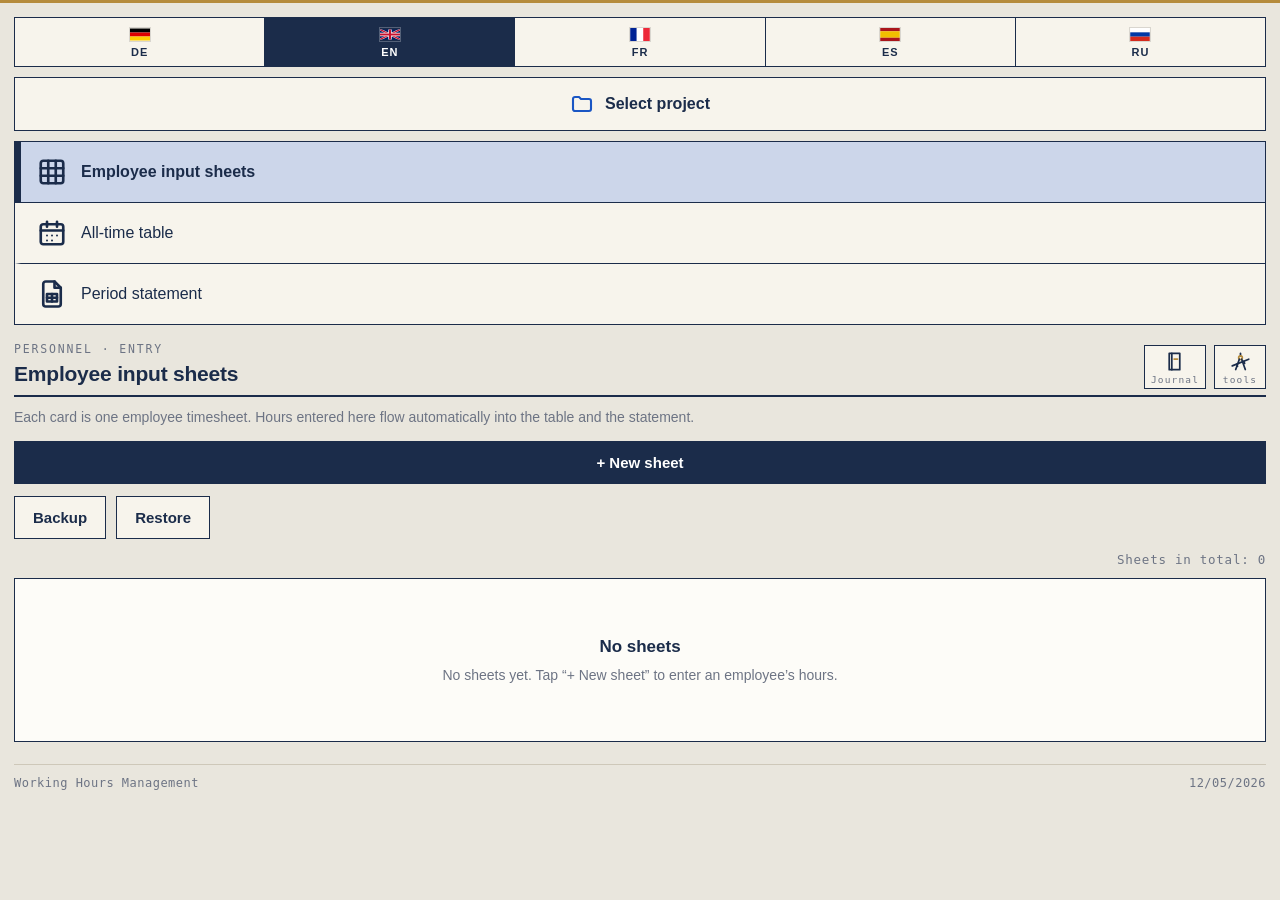
==== arbeitszeit/index.html @ d6703c23 "Add Arbeitszeit PWA under /arbeitszeit/" ====
<!DOCTYPE html>
<html lang="en">
<head>
<meta charset="UTF-8">
<meta name="viewport" content="width=device-width, initial-scale=1.0">
<title>Working Hours Management</title>
<meta name="apple-mobile-web-app-capable" content="yes">
<meta name="mobile-web-app-capable" content="yes">
<meta name="apple-mobile-web-app-status-bar-style" content="default">
<meta name="apple-mobile-web-app-title" content="WHM">
<meta name="theme-color" content="#1b2c4a">
<link rel="manifest" href="manifest.webmanifest">
<link rel="apple-touch-icon" href="apple-touch-icon.png?v=clock">
<style>
  :root{
    --ink:#1b2c4a;
    --ink-2:#33415c;
    --muted:#6d7484;
    --bg:#e9e6dd;
    --panel:#f7f4ec;
    --white:#fdfcf8;
    --hair:#cec8b9;
    --active:#ccd6ea;
    --gold:#b58b3c;
    --line:#1b2c4a;
    --line-strong:#1b2c4a;
    --head-bg:#e4e0d5;
    --warn:#8f2f2f;
    --sans:"Helvetica Neue",Inter,-apple-system,BlinkMacSystemFont,"Segoe UI",Arial,sans-serif;
    --mono:ui-monospace,"SF Mono",SFMono-Regular,Menlo,Consolas,monospace;
  }
  *{box-sizing:border-box;}
  html,body{margin:0;padding:0;}
  body{
    font-family:var(--sans);
    background:var(--bg);color:var(--ink);font-size:15px;line-height:1.45;
    -webkit-text-size-adjust:100%;
    border-top:3px solid var(--gold);
  }
  .wrap{max-width:1400px;margin:0 auto;padding:14px 14px 30px;}

  /* ---------- language ---------- */
  .lang-bar{margin-bottom:10px;}
  .lang-pill{
    display:flex; align-items:stretch; gap:0;
    background:var(--panel);
    border:1.5px solid var(--line);
    overflow:hidden;
  }
  .lang-btn{
    flex:1 1 0; min-width:0;
    display:flex; flex-direction:column; align-items:center; justify-content:center;
    gap:5px; padding:9px 2px 8px;
    background:transparent; border:none; border-right:1.5px solid var(--line);
    cursor:pointer; font-family:var(--sans);
    font-size:11px; font-weight:700; letter-spacing:.08em; color:var(--ink);
  }
  .lang-btn:last-child{border-right:none;}
  .lang-btn svg{display:block; width:22px; height:15px; flex:none; border:1px solid rgba(0,0,0,.12);}
  .lang-code{line-height:1;}
  .lang-btn.active{background:var(--ink); color:#fff;}
  .lang-btn.active svg{border-color:rgba(255,255,255,.25);}

  /* ---------- projects ---------- */
  .proj-bar{margin-bottom:10px;}
  .proj-btn{
    width:100%;display:flex;align-items:center;justify-content:center;gap:11px;
    background:var(--panel);border:1.5px solid var(--line);border-radius:0;
    padding:14px 18px;cursor:pointer;font-family:var(--sans);
    font-size:16px;font-weight:600;color:var(--ink);
  }
  .proj-btn svg{flex:none;}
  .proj-list{display:block;margin-bottom:14px;}
  .proj-head{
    display:flex;justify-content:space-between;align-items:baseline;gap:10px;
    font-family:var(--mono);font-size:11.5px;letter-spacing:.14em;
    text-transform:uppercase;color:var(--muted);margin-bottom:6px;white-space:nowrap;
  }
  .proj-items{border:1.5px solid var(--line);background:var(--white);}
  .proj-card{
    display:flex;align-items:center;justify-content:space-between;gap:14px;
    width:100%;background:var(--white);border:none;border-bottom:1px solid var(--line);
    border-left:6px solid transparent;
    padding:16px 16px 16px 18px;cursor:pointer;font-family:var(--sans);
  }
  .proj-items .proj-card:last-child{border-bottom:none;}
  .proj-card.active{background:var(--active);border-left-color:var(--ink);}
  .proj-card .pname{
    font-size:20px;font-weight:700;color:var(--ink);flex:1;min-width:0;
    overflow:hidden;text-overflow:ellipsis;white-space:nowrap;text-align:left;
  }
  .proj-card .pcount{font-family:var(--mono);font-size:12px;color:var(--muted);font-weight:400;letter-spacing:.04em;}
  .proj-card.editing{background:var(--panel);}
  .proj-card .pname-input{
    flex:1;min-width:0;font-size:19px;font-weight:700;color:var(--ink);
    border:1.5px solid var(--gold);padding:8px 10px;background:#fff;
  }
  .proj-card .pedit{
    border:1.5px solid var(--line);background:var(--panel);cursor:pointer;
    width:42px;height:42px;display:flex;align-items:center;justify-content:center;
    padding:0;flex:none;border-radius:0;
  }
  .proj-card.active .pedit{background:var(--ink);}
  .proj-card.active .pedit svg{stroke:#fff;}

  /* ---------- nav ---------- */
  .panel{border:1.5px solid var(--line);background:var(--panel);margin-bottom:16px;}
  .nav-card{
    width:100%;display:flex;align-items:center;gap:14px;
    background:var(--panel);border:none;border-bottom:1px solid var(--line);
    border-left:6px solid transparent;
    padding:15px 16px;cursor:pointer;font-size:16px;color:var(--ink);
    text-align:left;font-family:var(--sans);font-weight:500;
  }
  .panel .nav-card:last-child{border-bottom:none;}
  .nav-card svg{flex:none;stroke:var(--ink);}
  .nav-card.active{background:var(--active);border-left-color:var(--ink);font-weight:700;}

  /* ---------- view header ---------- */
  .view-head{
    border-bottom:2px solid var(--ink);margin-bottom:10px;padding-bottom:4px;
    display:flex;align-items:flex-end;gap:10px;
  }
  .vh-text{flex:1 1 auto;min-width:0;}          /* the title may wrap; buttons never shrink it */
  .head-tools{display:flex;gap:8px;flex:none;align-self:flex-end;padding-bottom:2px;}
  .head-tool{
    display:flex;flex-direction:column;align-items:center;justify-content:center;gap:2px;
    min-width:52px;min-height:44px;padding:4px 6px;
    background:var(--panel);border:1.5px solid var(--line);border-radius:0;
    border-left:1.5px solid var(--line);
    cursor:pointer;font-family:inherit;color:var(--ink);box-shadow:none;
  }
  .head-tool.active{background:var(--active);border-left:5px solid var(--ink);}
  .head-tool .ht-glyph{display:block;line-height:0;}
  .head-tool .ht-glyph svg{width:23px;height:23px;display:block;}
  .head-tool .ht-label{
    font-family:var(--mono);font-size:9.5px;letter-spacing:.12em;
    color:var(--muted);line-height:1;white-space:nowrap;
  }
  .head-tool.active .ht-label{color:var(--ink);}
  @media screen and (max-width:420px){
    .head-tool{min-width:46px;padding:4px 3px;}
    .head-tool .ht-label{font-size:9px;letter-spacing:.06em;}
  }
  .eyebrow{
    font-family:var(--mono);font-size:11.5px;letter-spacing:.16em;
    text-transform:uppercase;color:var(--muted);
  }
  h2.view-title{font-size:21px;font-weight:700;margin:1px 0 2px;letter-spacing:-.01em;}
  p.view-sub{font-size:14px;color:var(--muted);margin:0 0 14px;}

  .card{background:var(--white);border:1.5px solid var(--line);padding:0;margin-bottom:14px;}

  /* ---------- controls ---------- */
  button.btn{
    font-family:var(--sans);font-size:15px;font-weight:600;
    border:1.5px solid var(--line);background:var(--panel);color:var(--ink);
    border-radius:0;padding:12px 18px;cursor:pointer;
  }
  button.btn.primary{background:var(--ink);border-color:var(--ink);color:#fff;}
  button.btn.ghost{background:var(--panel);}
  button.btn.danger{color:var(--warn);border-color:var(--warn);background:var(--panel);}
  button.btn.danger.confirming{background:var(--warn);color:#fff;border-color:var(--warn);}
  button.btn:active{opacity:.85;}
  button.btn.wide{width:100%;}

  .toolbar{display:flex;flex-wrap:wrap;gap:10px;align-items:flex-end;margin-bottom:12px;}
  .toolbar .spacer{margin-left:auto;}

  .seg{display:flex;width:100%;border:1.5px solid var(--line);}
  .seg button{
    flex:1;font-family:var(--sans);font-size:13.5px;font-weight:700;
    letter-spacing:.09em;text-transform:uppercase;
    background:var(--panel);border:none;padding:13px 6px;cursor:pointer;
    border-right:1.5px solid var(--line);color:var(--ink);
  }
  .seg button:last-child{border-right:none;}
  .seg button.active{background:var(--ink);color:#fff;}

  /* labelled field groups */
  .fpair,.field{display:flex;flex-direction:column;gap:4px;}
  .fpair > .flab,.field-label,label.fld{
    display:block;font-family:var(--mono);font-size:11px;letter-spacing:.08em;
    text-transform:uppercase;color:var(--muted);white-space:normal;
    overflow-wrap:break-word;word-break:break-word;line-height:1.35;
    margin:0 0 4px;max-width:100%;
  }
  .rowbreak{flex-basis:100%;height:0;margin:0;}
  .stepper{display:flex;gap:8px;flex:none;}
  .stepper .btn{min-width:52px;padding:12px 0;text-align:center;}
  .meta-line{
    font-family:var(--mono);font-size:12.5px;letter-spacing:.06em;
    color:var(--muted);text-align:right;margin:0 0 8px;
  }

  input[type=text],input[type=date],input[type=time],input[type=number],input[type=month],select,textarea{
    font-family:var(--sans);font-size:15px;color:var(--ink);
    border:1.5px solid var(--line);border-radius:0;padding:11px 10px;width:100%;
    background:var(--white);
  }
  select{background:var(--white);}
  input:focus,select:focus,textarea:focus{outline:2px solid var(--gold);outline-offset:-2px;}

  /* date fields: we draw the text so it follows the app language */
  .datefield{position:relative;display:flex;align-items:stretch;
    width:100%;max-width:100%;overflow:hidden;}
  .datefield > input[type=date]{
    width:100%;min-width:0;max-width:100%;
    -webkit-appearance:none;appearance:none;color:transparent;
  }
  .datefield > input[type=date]::-webkit-datetime-edit{opacity:0;}
  .datefield > input[type=date]::-webkit-calendar-picker-indicator{opacity:.5;}
  .timefield{position:relative;display:flex;align-items:stretch;width:100%;overflow:hidden;}
  .timefield > input[type=time]{
    width:100%;min-width:0;-webkit-appearance:none;appearance:none;color:transparent;
  }
  .timefield > input[type=time]::-webkit-date-and-time-value{opacity:0;}
  .timefield > input[type=time]::-webkit-calendar-picker-indicator{display:none;}
  .tflabel{
    position:absolute;inset:0;display:flex;align-items:center;justify-content:center;
    pointer-events:none;font-size:13px;color:var(--ink);white-space:nowrap;
  }
  .dflabel{
    position:absolute;left:0;top:0;bottom:0;right:26px;
    display:flex;align-items:center;padding:0 10px;
    pointer-events:none;font-size:15px;color:var(--ink);white-space:nowrap;overflow:hidden;
  }

  .grid{display:grid;gap:12px;}
  .grid > *{min-width:0;}
  .g2{grid-template-columns:repeat(auto-fit,minmax(min(100%,260px),1fr));}
  .g3{grid-template-columns:repeat(auto-fit,minmax(min(100%,260px),1fr));}

  /* ---------- sheet list ---------- */
  .sheet-list{border:1.5px solid var(--line);background:var(--white);}
  .sheet-item{
    display:flex;align-items:center;gap:12px;flex-wrap:wrap;
    border:none;border-bottom:1px solid var(--hair);
    padding:14px 16px;background:var(--white);
  }
  .sheet-list .sheet-item:last-child{border-bottom:none;}
  .sheet-item .who{font-weight:700;font-size:16px;flex:1 1 170px;}
  .sheet-item .meta{font-family:var(--mono);font-size:12px;color:var(--muted);flex:1 1 100%;letter-spacing:.03em;}
  .sheet-item .hrs{font-family:var(--mono);font-weight:700;min-width:74px;text-align:right;}

  .empty{
    background:var(--white);border:1.5px solid var(--line);
    padding:56px 24px;text-align:center;margin-bottom:14px;
  }
  .empty-title{font-size:17px;font-weight:700;color:var(--ink);}
  .empty-desc{font-size:14px;color:var(--muted);margin-top:6px;white-space:pre-line;}

  /* ---------- tables ---------- */
  .table-wrap{overflow:auto;max-height:70vh;border:1.5px solid var(--line);background:var(--white);-webkit-overflow-scrolling:touch;}
  table{border-collapse:collapse;width:100%;}
  th,td{border:1px solid var(--hair);padding:8px 6px;font-size:13px;text-align:center;white-space:nowrap;}
  thead th{
    background:var(--head-bg);position:sticky;top:0;z-index:3;
    font-family:var(--mono);font-size:11.5px;letter-spacing:.04em;
    font-weight:700;border-bottom:1.5px solid var(--line);
  }
  th.weekend,td.weekend{background:#efece3;}
  td.name-cell,th.name-cell{
    position:sticky;left:0;z-index:2;background:var(--white);text-align:left;
    min-width:160px;font-weight:600;border-right:1.5px solid var(--line);
  }
  thead th.name-cell{z-index:4;background:var(--head-bg);}
  td.total-cell,th.total-cell{
    position:sticky;right:0;z-index:2;background:var(--panel);
    font-family:var(--mono);font-weight:700;min-width:80px;
    border-left:1.5px solid var(--line);
  }
  thead th.total-cell{z-index:4;background:var(--head-bg);}
  tr.sum-row td{background:var(--active);font-weight:700;border-top:1.5px solid var(--line);}
  tr.sum-row td.name-cell{background:var(--active);}
  td.money-cell,th.money-cell{position:static;box-shadow:none;min-width:104px;}

  /* ---------- report ---------- */
  .report{background:var(--white);border:1.5px solid var(--line);padding:20px 18px;}
  .report h3{
    font-size:16px;margin:26px 0 4px;border-bottom:2px solid var(--ink);padding-bottom:5px;
    letter-spacing:.02em;
  }
  .report h3:first-of-type{margin-top:4px;}
  .report h4{
    font-family:var(--mono);font-size:12px;letter-spacing:.1em;text-transform:uppercase;
    margin:16px 0 6px;color:var(--ink-2);
  }
  .report table{margin-bottom:6px;}
  .report th,.report td{text-align:left;padding:7px 8px;border:1px solid var(--hair);}
  .report thead th{position:static;}
  .report td.num,.report th.num{text-align:right;width:120px;font-family:var(--mono);}
  .report .kw-total{font-size:13.5px;font-weight:700;margin:8px 0 0;}
  .report .kw-extra{
    font-family:var(--mono);font-size:12px;color:var(--ink-2);margin:2px 0 0;
    letter-spacing:.03em;
  }
  .rep-scroll{overflow-x:auto;-webkit-overflow-scrolling:touch;}
  .report .kw-total span{font-weight:400;color:var(--muted);font-family:var(--mono);font-size:12px;}
  .report .grand{margin-top:26px;padding-top:14px;border-top:2px solid var(--ink);}

  /* ---------- timesheet document ---------- */
  .doc{background:var(--white);border:1.5px solid var(--line);padding:16px;}
  .doc h1{font-size:18px;margin:0 0 12px;letter-spacing:-.01em;}
  .doc .box{border:1.5px solid var(--line);margin-bottom:10px;}
  .doc .box-head{
    background:var(--head-bg);font-family:var(--mono);font-weight:700;
    font-size:11px;letter-spacing:.1em;text-transform:uppercase;
    padding:6px 8px;border-bottom:1.5px solid var(--line);
  }
  .doc .box-body{padding:8px;}
  .doc table.kv{width:100%;border-collapse:collapse;}
  .doc table.kv td{border:1px solid var(--line);padding:0;}
  .doc table.kv td.lbl{
    background:var(--head-bg);font-family:var(--mono);font-weight:700;width:170px;
    font-size:11px;letter-spacing:.06em;text-transform:uppercase;padding:6px 8px;
  }
  .doc table.kv input{border:none;}
  .doc .az{border-collapse:collapse;width:100%;min-width:1020px;}
  .doc .az th,.doc .az td{border:1px solid var(--line);padding:0;font-size:12px;}
  .doc .az thead th{background:var(--head-bg);padding:6px 4px;position:static;}
  .doc .az td input{border:none;text-align:center;padding:7px 3px;}
  .doc .az td.taet{min-width:240px;}
  .doc .az td.taet input{text-align:left;}
  .doc .az td.std{background:var(--panel);font-family:var(--mono);font-weight:700;text-align:center;padding:7px 3px;}
  .doc .datefield{width:100%;}
  .doc .az .dflabel{right:20px;padding:0 3px;justify-content:center;font-size:12px;}
  .doc .az td:first-child{min-width:126px;}
  .doc .gesamt{
    display:flex;justify-content:flex-end;gap:12px;align-items:center;
    margin:12px 0 4px;font-weight:700;
  }
  .doc .gesamt .val{
    border:1.5px solid var(--line);padding:8px 18px;min-width:84px;text-align:center;
    background:var(--active);font-family:var(--mono);
  }
  .doc .allg-row{display:flex;gap:0;align-items:stretch;}
  .doc .allg-row input.main{flex:1;border:none;}
  .doc .allg-row input.small{width:92px;text-align:center;border:none;border-left:1px solid var(--line);}
  .doc .sig-section{display:flex;flex-wrap:wrap;gap:22px;margin-top:26px;}
  .doc .sig-block{flex:1 1 260px;}
  .doc .ort-datum{flex:1 1 190px;}
  .doc .ort-datum input,.doc .ort-datum .datefield{margin-bottom:8px;}
  .doc .sig-pad{
    border:none;border-bottom:1.5px solid var(--line);
    width:100%;height:96px;touch-action:none;background:var(--white);display:block;cursor:crosshair;
  }
  .doc .sig-caption{
    font-family:var(--mono);font-size:10.5px;letter-spacing:.04em;
    color:var(--muted);margin-top:4px;
  }
  .doc .sig-name{margin-top:12px;}
  .doc .sig-name input{border:none;border-bottom:1.5px solid var(--line);}
  .doc .sig-clear{
    font-family:var(--mono);font-size:10.5px;letter-spacing:.06em;text-transform:uppercase;
    background:var(--panel);border:1.5px solid var(--line);border-radius:0;
    padding:4px 10px;cursor:pointer;margin-top:6px;color:var(--ink);
  }

  /* validation */
  .warnbox{
    border:1.5px solid var(--warn);background:#fbf2f2;
    padding:12px 14px;margin-bottom:12px;
  }
  .warnbox-title{
    font-family:var(--mono);font-size:11px;letter-spacing:.14em;text-transform:uppercase;
    color:var(--warn);font-weight:700;margin-bottom:4px;
  }
  .warnbox ul{margin:0;padding-left:18px;font-size:13.5px;color:var(--ink);}
  .doc .az tr.row-bad td{background:#fbf2f2;}
  .doc .az tr.row-bad td.c-date input,.doc .az tr.row-bad td.c-pause input{box-shadow:inset 0 0 0 2px var(--warn);}

  /* On a phone the five time columns fill the screen; the rest scrolls sideways
     inside the table, so the header keeps lining up with its columns. */
  @media screen and (max-width:760px){
    /* fixed layout: the declared column widths win over the intrinsic
       width of the date/time controls, which would otherwise stretch the cells */
    .doc .az{min-width:0;width:944px;table-layout:fixed;}
    .doc .az td input,.doc .az td select{
      min-width:0;width:100%;-webkit-appearance:none;appearance:none;
    }
    .doc .az td input[type=time]::-webkit-date-and-time-value{text-align:center;margin:0;}
    .doc .az th,.doc .az td{font-size:11.5px;}
    .doc .az td input{font-size:13px;padding:8px 1px;}
    .doc .az .dflabel{font-size:11px;right:16px;}
    .doc .az col.c-date{width:92px;}
    .doc .az col.c-von,.doc .az col.c-bis{width:56px;}
    .doc .az col.c-pause{width:46px;}
    .doc .az col.c-std{width:62px;}
    .doc .az col.c-rate{width:70px;}
    .doc .az col.c-sum{width:84px;}
    /* the hours heading must stay readable, so let it wrap instead of clipping */
    .doc .az thead th{white-space:normal;line-height:1.15;}
    .doc .az col.c-extra{width:104px;}
    .doc .az col.c-taet{width:170px;}
    .doc .az td,.doc .az th{min-width:0;overflow:hidden;}
    /* two label+value pairs per line leave no room for the values on a phone */
    .doc table.kv,.doc table.kv tbody,.doc table.kv tr,.doc table.kv td{display:block;width:auto;}
    .doc table.kv td{border:none;border-bottom:1px solid var(--line);}
    .doc table.kv td.lbl{width:auto;border-bottom:none;padding:6px 8px 2px;}
    .doc table.kv tr{border-bottom:1.5px solid var(--line);}
    .doc table.kv tr:last-child{border-bottom:none;}
  }

  .hint{font-family:var(--mono);font-size:11.5px;color:var(--muted);margin:8px 0 0;letter-spacing:.03em;}
  .pay-row{display:flex;flex-wrap:wrap;gap:10px;margin:10px 0 0;justify-content:flex-end;}
  .pay-cell{
    display:flex;flex-direction:column;gap:3px;min-width:110px;
    border:1.5px solid var(--line);background:var(--panel);padding:7px 10px;
  }
  .pay-cell input{border:none;background:transparent;padding:2px 0;font-size:15px;}
  .pay-val{font-family:var(--mono);font-size:15px;padding:3px 0;min-height:21px;}
  .pay-val.strong{font-weight:700;}
  .settings-card{padding:14px;background:var(--panel);border:1.5px solid var(--line);margin-bottom:14px;}

  /* ---------- footer ---------- */
  .app-footer{
    display:flex;justify-content:space-between;gap:12px;
    border-top:1px solid var(--hair);margin-top:22px;padding-top:10px;
    font-family:var(--mono);font-size:12px;letter-spacing:.04em;color:var(--muted);
  }

  /* ---------- hubs (Journal / Tools) ---------- */
  .hub-grid{
    display:grid;
    grid-template-columns:repeat(2,minmax(0,1fr));
    gap:12px;
    max-width:420px;
    margin:6px 0 18px;
  }
  .hub-tile{
    display:flex;flex-direction:column;align-items:center;justify-content:center;gap:8px;
    aspect-ratio:1;min-height:120px;
    background:var(--panel);border:1.5px solid var(--line);border-radius:0;
    padding:12px 8px;cursor:pointer;font-family:inherit;color:var(--ink);
  }
  .hub-tile:active{background:var(--active);}
  .hub-tile .hub-glyph{display:block;line-height:0;}
  .hub-tile .hub-label{
    font-family:var(--mono);font-size:10.5px;letter-spacing:.12em;
    text-transform:uppercase;color:var(--ink);line-height:1.2;text-align:center;
  }
  .hub-tile.empty{
    border-style:dashed;border-color:var(--hair);background:transparent;
    cursor:default;pointer-events:none;opacity:.5;
  }
  .hub-tile.empty:active{background:transparent;}
  .hub-mark{
    width:52px;height:52px;border-radius:11px;background:#141F36;
    border:1px solid rgba(255,255,255,.08);
    display:flex;align-items:center;justify-content:center;flex:none;
  }
  .hub-mark svg{width:34px;height:34px;display:block;}
  .hub-tile > img{
    width:52px;height:52px;border-radius:11px;
    display:block;object-fit:cover;flex:none;
  }

  /* ---------- calculator (Tools) ---------- */
  #calcApp{
    --page-bg:#ECE4D3;
    --journal-bg:#F5F0E4;
    --journal-border:#C9A24B;
    --journal-text:#2A2A28;
    --journal-muted:#A79E8C;
    --navy:#1C2A3A;
    --navy-2:#223244;
    --gold:#CBA43B;
    --gold-dim:#7C7048;
    --red-dash:#B7503C;
    --cream:#ECE4D2;
    --cream-text:#1C2A3A;
    --orange:#C15E30;
    display:flex;
    align-items:stretch;
    gap:20px;
    max-width:740px;
    width:100%;
    margin:6px 0 18px;
    font-family:-apple-system,BlinkMacSystemFont,"Segoe UI",Roboto,Helvetica,Arial,sans-serif;
  }
  #calcApp .calc-tape{
    background:var(--journal-bg);
    border-radius:14px;
    width:280px;
    flex-shrink:0;
    padding:22px 20px;
    position:relative;
    display:flex;
    flex-direction:column;
  }
  #calcApp .calc-tape::after{
    content:"";
    position:absolute;
    top:22px; bottom:22px; right:10px;
    border-right:1.5px dashed var(--journal-border);
  }
  #calcApp .calc-tape-dots{
    display:flex;
    gap:8px;
    margin-bottom:18px;
  }
  #calcApp .calc-tape-dots span{
    width:8px; height:8px;
    border-radius:50%;
    border:1.5px solid var(--journal-text);
  }
  #calcApp .calc-tape-title{
    font-size:13px;
    font-weight:700;
    letter-spacing:0.14em;
    text-transform:lowercase;
    color:var(--journal-text);
    margin-bottom:16px;
  }
  #calcApp .calc-tape-entries{
    flex:1;
    overflow-y:auto;
    display:flex;
    flex-direction:column;
    gap:12px;
    padding-right:14px;
  }
  #calcApp .calc-tape-entry{
    font-size:12px;
    line-height:1.5;
    color:var(--journal-text);
    padding-bottom:10px;
    border-bottom:1px dashed #DBD2BC;
  }
  #calcApp .calc-tape-entry .expr{
    display:block;
    color:var(--journal-muted);
    font-size:11px;
  }
  #calcApp .calc-tape-entry .res{
    display:block;
    font-weight:700;
    font-size:15px;
    margin-top:2px;
  }
  #calcApp .calc-tape-empty{
    font-size:12px;
    letter-spacing:0.12em;
    color:var(--journal-muted);
    text-align:center;
    padding-top:12px;
    margin-top:auto;
  }
  #calcApp .calc{
    background:var(--navy);
    border-radius:14px;
    padding:20px 20px 22px;
    flex:1;
    min-width:0;
  }
  #calcApp .ticket-dashes{
    display:flex;
    gap:10px;
    margin-bottom:16px;
  }
  #calcApp .ticket-dashes span{
    height:0;
    border-top:1.5px dashed var(--gold-dim);
    flex:1;
  }
  #calcApp .ticket-dashes span:nth-child(3){ flex:0.4; }
  #calcApp .display{
    position:relative;
    margin:0 2px 18px;
    padding:16px 18px 20px;
  }
  #calcApp .display .corner{
    position:absolute;
    width:14px; height:14px;
  }
  #calcApp .corner.tl{ top:0; left:0; border-top:1.5px solid var(--gold); border-left:1.5px solid var(--gold); }
  #calcApp .corner.tr{ top:0; right:0; border-top:1.5px solid var(--gold); border-right:1.5px solid var(--gold); }
  #calcApp .corner.bl{ bottom:0; left:0; border-bottom:1.5px solid var(--gold); border-left:1.5px solid var(--gold); }
  #calcApp .corner.br{ bottom:0; right:0; border-bottom:1.5px solid var(--gold); border-right:1.5px solid var(--gold); }
  #calcApp .display-dash{
    height:0;
    border-top:1.5px dashed var(--red-dash);
    margin:8px 0 40px;
  }
  #calcApp .display-sub{
    text-align:right;
    color:#8FA0B3;
    font-size:14px;
    min-height:18px;
    margin-bottom:2px;
    letter-spacing:0.02em;
  }
  #calcApp .display-value{
    text-align:right;
    color:#F5F1E7;
    font-weight:700;
    font-size:44px;
    line-height:1;
    white-space:nowrap;
    overflow:hidden;
    text-overflow:ellipsis;
  }
  #calcApp .keys{
    display:grid;
    grid-template-columns:repeat(4,1fr);
    gap:10px;
  }
  #calcApp button.key{
    border:none;
    border-radius:6px;
    font-size:19px;
    font-weight:700;
    padding:16px 0;
    cursor:pointer;
    font-family:inherit;
    -webkit-tap-highlight-color:transparent;
    -webkit-user-select:none;
    user-select:none;
    touch-action:manipulation;
    transition:transform .06s ease, filter .12s ease;
  }
  #calcApp button.key:active{ transform:scale(0.96); filter:brightness(0.95); }
  #calcApp button.key.key-num{
    background:var(--cream);
    color:var(--cream-text);
  }
  #calcApp button.key.key-op{
    background:var(--navy-2);
    color:#F5F1E7;
    border:1.5px solid var(--gold-dim);
  }
  #calcApp button.key.key-ac{
    background:var(--orange);
    color:#FBF3EA;
  }
  #calcApp button.key.key-eq{
    background:var(--gold);
    color:var(--navy);
  }
  @media (max-width:560px){
    #calcApp{ flex-direction:column-reverse; }
    #calcApp .calc-tape{ width:100%; max-height:220px; }
    #calcApp .calc-tape::after{ display:none; }
    #calcApp .calc-tape-entries{ padding-right:4px; }
  }

  /* ---------- staff journal (Journal hub) ---------- */
  #staffApp{
    --cream:#f3eee4;
    --paper:#f7f3ea;
    --navy:#1a2b3c;
    --navy-ink:#142230;
    --gold:#b58d43;
    --gold-soft:#c9a45a;
    --orange:#c56a32;
    --red:#b23a32;
    --key:#efe8d8;
    --muted:rgba(26,43,60,0.45);
    background:var(--paper);
    color:var(--navy);
    padding:22px 18px 18px;
    border:1px solid rgba(26,43,60,0.08);
    display:flex;
    flex-direction:column;
    gap:16px;
    position:relative;
    max-width:860px;
    margin:6px 0 18px;
    font-family:var(--sans);
  }
  #staffApp::before{
    content:"";
    position:absolute;
    inset:10px auto 10px 0;
    width:1px;
    background:repeating-linear-gradient(to bottom, var(--gold) 0 6px, transparent 6px 14px);
  }
  #staffApp .plate{ padding:0 4px; }
  #staffApp .notch-frame{
    position:relative;
    border:1.5px solid var(--gold);
    padding:14px 18px 12px;
  }
  #staffApp .n{
    position:absolute;
    width:10px; height:10px;
    background:var(--paper);
    z-index:2;
  }
  #staffApp .n-tl{ top:-1.5px; left:-1.5px; border-right:1.5px solid var(--gold); border-bottom:1.5px solid var(--gold); }
  #staffApp .n-tr{ top:-1.5px; right:-1.5px; border-left:1.5px solid var(--gold); border-bottom:1.5px solid var(--gold); }
  #staffApp .n-bl{ bottom:-1.5px; left:-1.5px; border-right:1.5px solid var(--gold); border-top:1.5px solid var(--gold); }
  #staffApp .n-br{ bottom:-1.5px; right:-1.5px; border-left:1.5px solid var(--gold); border-top:1.5px solid var(--gold); }
  #staffApp .plate-meta{
    display:flex; justify-content:space-between; align-items:center; gap:10px;
    font-family:var(--mono);
    font-size:9px; letter-spacing:0.34em; text-transform:uppercase; color:var(--gold);
  }
  #staffApp .plate-meta .sync{
    font-family:var(--sans);
    text-transform:none; letter-spacing:0; font-size:10px; color:var(--muted);
  }
  #staffApp .plate-meta .sync::before{
    content:"";
    display:inline-block;
    width:5px; height:5px; margin-right:5px;
    border-radius:50%; background:var(--gold); vertical-align:middle;
  }
  #staffApp .hairline{
    height:1px; margin:10px 0 12px;
    background:repeating-linear-gradient(to right, var(--red) 0 18px, transparent 18px 28px);
    opacity:0.7;
  }
  #staffApp .title-row{
    display:flex; align-items:flex-end; justify-content:space-between;
    gap:16px; flex-wrap:wrap; row-gap:10px;
  }
  #staffApp h1{
    font-family:var(--mono); font-weight:500; font-size:22px;
    letter-spacing:0.14em; text-transform:lowercase; margin:0; color:var(--navy);
  }
  #staffApp .controls{ display:flex; align-items:flex-end; gap:18px; }
  #staffApp .find span{
    display:block; font-family:var(--mono);
    font-size:8px; letter-spacing:0.32em; text-transform:uppercase;
    color:var(--muted); margin-bottom:6px;
  }
  #staffApp .find input{
    -webkit-appearance:none; appearance:none;
    border:0; border-bottom:1px solid var(--gold); border-radius:0;
    background:transparent; font-family:var(--sans); font-size:13px;
    color:var(--navy); width:150px; padding:2px 0 4px;
    box-shadow:none; cursor:text;
  }
  #staffApp .find input:focus{ outline:none; border-bottom-color:var(--orange); }
  #staffApp .btn-add{
    appearance:none; border:1.5px solid var(--gold); background:transparent;
    color:var(--navy); font-family:var(--mono); font-size:10px;
    letter-spacing:0.2em; text-transform:lowercase;
    padding:9px 14px; cursor:pointer; white-space:nowrap; border-radius:0;
  }
  #staffApp .btn-add:hover{ background:var(--gold); color:var(--paper); }
  #staffApp .btn-add.ghost{ border-color:rgba(26,43,60,0.3); color:var(--muted); }
  #staffApp .btn-add.ghost:hover{ background:transparent; color:var(--navy); border-color:var(--navy); }
  #staffApp .btn-add.primary{ background:var(--navy); border-color:var(--navy); color:var(--paper); }
  #staffApp .btn-add.primary:hover{ background:var(--gold); border-color:var(--gold); color:var(--navy-ink); }
  #staffApp .cols{
    list-style:none; display:grid; gap:8px; margin:0;
    padding:0 8px; font-family:var(--mono);
    font-size:8px; letter-spacing:0.28em; text-transform:uppercase; color:var(--muted);
  }
  #staffApp .people{ list-style:none; display:flex; flex-direction:column; margin:0; padding:0; }
  #staffApp .people li{
    display:grid; align-items:center; gap:8px;
    padding:12px 8px; border-bottom:1px solid rgba(178,58,50,0.16); font-size:14px;
  }
  #staffApp .cols.c-staff, #staffApp .people.p-staff li{
    grid-template-columns:52px 1.3fr 0.9fr 0.9fr 0.9fr 82px;
  }
  #staffApp .cols.c-archive, #staffApp .people.p-archive li{
    grid-template-columns:52px 1.3fr 0.9fr 0.9fr 82px;
  }
  #staffApp .mark{
    width:36px; height:36px; display:grid; place-items:center;
    border:1.5px solid var(--navy); font-family:var(--mono);
    font-size:9px; letter-spacing:0.08em; color:var(--navy);
  }
  #staffApp .name{ font-weight:600; min-width:0; overflow:hidden; text-overflow:ellipsis; }
  #staffApp .role, #staffApp .dept{ color:var(--navy); min-width:0; overflow:hidden; text-overflow:ellipsis; }
  #staffApp .row-actions{ display:flex; gap:6px; justify-content:flex-end; }
  #staffApp .btn-mini{
    appearance:none; border:1px solid rgba(26,43,60,0.3); background:transparent;
    color:var(--navy); font-family:var(--mono); font-size:8px;
    letter-spacing:0.12em; text-transform:lowercase;
    padding:6px 8px; cursor:pointer; line-height:1; border-radius:0;
  }
  #staffApp .btn-mini:hover{ border-color:var(--gold); color:var(--gold); }
  #staffApp .btn-mini.danger:hover{ border-color:var(--red); color:var(--red); }
  #staffApp .status-select{
    appearance:none; border:0; border-bottom:1px solid transparent;
    background:transparent; font-family:var(--mono); font-size:9px;
    letter-spacing:0.18em; text-transform:lowercase; color:var(--gold);
    cursor:pointer; padding:2px 0; width:auto; min-width:0;
  }
  #staffApp .status-select:hover, #staffApp .status-select:focus{
    border-bottom-color:var(--gold); outline:none;
  }
  #staffApp .status-select[data-tone="warn"]{ color:var(--red); }
  #staffApp .status-select[data-tone="muted"]{ color:var(--muted); }
  #staffApp .empty-state{
    padding:34px 8px; text-align:center; color:var(--muted); font-size:13px;
  }
  #staffApp .empty-state b{ display:block; margin-bottom:4px; color:var(--navy); font-weight:600; }
  #staffApp .form-panel{
    border:1.5px dashed var(--gold); padding:16px 18px;
    display:flex; flex-direction:column; gap:12px;
  }
  #staffApp .form-grid{
    display:grid; grid-template-columns:repeat(auto-fit, minmax(150px, 1fr));
    gap:12px 16px;
  }
  #staffApp .field{ display:flex; flex-direction:column; gap:6px; }
  #staffApp .field label{
    font-family:var(--mono); font-size:8px; letter-spacing:0.28em;
    text-transform:uppercase; color:var(--muted); margin:0;
  }
  #staffApp .field input, #staffApp .field select{
    appearance:none; border:0; border-bottom:1px solid var(--gold);
    background:transparent; font-family:var(--sans); font-size:13px;
    color:var(--navy); padding:4px 0 6px; width:100%; border-radius:0;
  }
  #staffApp .field input:focus, #staffApp .field select:focus{
    outline:none; border-bottom-color:var(--orange);
  }
  #staffApp .form-actions{ display:flex; gap:10px; justify-content:flex-end; }
  #staffApp .feed-title{
    font-family:var(--mono); font-size:10px; letter-spacing:0.24em;
    text-transform:lowercase; color:var(--muted); margin:8px 4px 0;
  }
  #staffApp .caption{
    display:flex; flex-direction:column; align-items:center; gap:10px;
    padding-top:8px; margin-top:auto;
  }
  #staffApp .caption i{ display:block; width:72px; height:1px; background:var(--gold); }
  #staffApp .caption span{
    font-family:var(--mono); font-size:11px; letter-spacing:0.46em; text-transform:lowercase;
  }
  @media (max-width:800px){
    #staffApp .dept{ display:none; }
    #staffApp .cols.c-staff, #staffApp .people.p-staff li{
      grid-template-columns:38px 1.1fr 0.85fr 0.75fr 52px;
    }
    #staffApp .cols.c-staff li:nth-child(4), #staffApp .people.p-staff li .dept{ display:none; }
    #staffApp .cols.c-archive, #staffApp .people.p-archive li{
      grid-template-columns:40px 1.2fr 0.9fr 70px;
    }
    #staffApp .cols.c-archive li:nth-child(4), #staffApp .people.p-archive li .a-date{ display:none; }
    #staffApp .row-actions{ flex-direction:column; align-items:flex-end; gap:4px; }
    #staffApp .btn-mini{ padding:5px 6px; font-size:7px; }
    #staffApp .controls{ flex-wrap:wrap; gap:10px; }
    #staffApp .find input{ width:120px; }
    #staffApp .form-actions{ justify-content:stretch; }
    #staffApp .form-actions .btn-add{ flex:1; }
  }
  @media (max-width:420px){
    #staffApp{ padding:14px 10px 12px; }
    #staffApp h1{ font-size:16px; letter-spacing:0.1em; }
    #staffApp .notch-frame{ padding:12px 12px 10px; }
    #staffApp .controls{ width:100%; }
    #staffApp .find{ flex:1; min-width:0; }
    #staffApp .find input{ width:100%; }
    #staffApp .cols.c-staff, #staffApp .people.p-staff li{
      grid-template-columns:36px 1.2fr 0.9fr 0.8fr 48px;
    }
    #staffApp .people li{ padding:10px 4px; font-size:13px; gap:6px; }
    #staffApp .mark{ width:32px; height:32px; font-size:8px; }
  }

  /* ---------- company menu (Journal hub) ---------- */
  #coApp{ margin:0 0 18px; }
  #coApp .hub-grid{ margin:6px 0 0; }
  #coApp .hub-mark{
    font-family:var(--mono);
    font-size:15px;
    font-weight:600;
    letter-spacing:.08em;
    color:#fff;
  }
  #coApp .co-panel{
    padding:14px;
    background:var(--panel);
    border:1.5px solid var(--line);
    margin-bottom:14px;
  }
  #coApp .co-panel-head{
    display:flex; align-items:flex-end; gap:12px;
    margin-bottom:14px;
  }
  #coApp .co-panel-head .view-title{ margin-bottom:0; }
  #coApp .co-saved{
    margin-left:auto;
    font-family:var(--mono);
    font-size:11.5px;
    letter-spacing:.03em;
    color:var(--muted);
    opacity:0;
    transition:opacity .35s ease;
    align-self:center;
  }
  #coApp .co-saved.show{ opacity:1; }
  #coApp .co-grid{
    display:grid;
    grid-template-columns:1fr 1fr;
    gap:12px 16px;
  }
  #coApp .co-grid .span2{ grid-column:1 / -1; }
  #coApp .co-field{ display:flex; flex-direction:column; gap:4px; }
  #coApp .co-field label{
    font-family:var(--mono);
    font-size:11px;
    letter-spacing:.08em;
    text-transform:uppercase;
    color:var(--muted);
  }
  #coApp .co-field input,
  #coApp .co-field textarea,
  #coApp .co-field select{
    font-family:var(--sans);
    font-size:15px;
    color:var(--ink);
    border:1.5px solid var(--line);
    border-radius:0;
    padding:11px 10px;
    width:100%;
    background:var(--white);
  }
  #coApp .co-field textarea{ min-height:72px; resize:vertical; }
  #coApp .co-field input:focus,
  #coApp .co-field textarea:focus,
  #coApp .co-field select:focus{ outline:2px solid var(--gold); outline-offset:-2px; }
  #coApp .co-kpis{
    display:grid;
    grid-template-columns:1fr 1fr;
    gap:10px;
  }
  #coApp .co-kpi{
    display:flex;
    flex-direction:column;
    gap:3px;
    min-width:110px;
    border:1.5px solid var(--line);
    background:var(--panel);
    padding:7px 10px;
  }
  #coApp .co-kpi .k{
    font-family:var(--mono);
    font-size:11px;
    letter-spacing:.08em;
    text-transform:uppercase;
    color:var(--muted);
  }
  #coApp .co-kpi .v{
    font-family:var(--mono);
    font-size:15px;
    font-weight:700;
    color:var(--ink);
    padding:3px 0;
    min-height:21px;
  }
  #coApp .co-kpi .s{
    font-family:var(--mono);
    font-size:11.5px;
    color:var(--muted);
  }
  #coApp .co-note{
    font-family:var(--mono);
    font-size:11.5px;
    letter-spacing:.03em;
    color:var(--muted);
    margin:12px 0 0;
  }
  #coApp .co-empty{
    text-align:center;
    padding:28px 12px;
    color:var(--muted);
    font-family:var(--mono);
    font-size:13px;
    letter-spacing:.03em;
  }
  #coApp .co-report-line{
    display:flex;
    justify-content:space-between;
    gap:12px;
    padding:10px 0;
    border-bottom:1px solid var(--hair);
    font-size:15px;
  }
  #coApp .co-report-line .k{
    font-family:var(--mono);
    font-size:11px;
    letter-spacing:.08em;
    text-transform:uppercase;
    color:var(--muted);
  }
  #coApp .co-report-line .v{ color:var(--ink); font-weight:600; text-align:right; }
  #coApp .co-names{
    margin:10px 0 0;
    padding:0;
    list-style:none;
    display:flex;
    flex-wrap:wrap;
    gap:8px;
  }
  #coApp .co-names li{
    border:1.5px solid var(--line);
    background:var(--white);
    padding:6px 10px;
    font-size:13.5px;
    color:var(--ink);
  }
  #coApp .co-toolbar{
    display:flex;
    justify-content:flex-end;
    margin-bottom:12px;
  }
  #coApp .co-form-actions{
    display:flex;
    gap:10px;
    justify-content:flex-end;
    margin-top:14px;
    flex-wrap:wrap;
  }
  #coApp .co-cards{ display:flex; flex-direction:column; gap:10px; }
  #coApp .co-card{
    display:flex;
    align-items:flex-start;
    justify-content:space-between;
    gap:12px;
    background:var(--panel);
    border:1.5px solid var(--line);
    padding:12px 14px;
  }
  #coApp .co-card .who{ min-width:0; }
  #coApp .co-card .nm{
    font-weight:700;
    color:var(--ink);
    font-size:16px;
    overflow:hidden;
    text-overflow:ellipsis;
    white-space:nowrap;
  }
  #coApp .co-card .meta{
    font-family:var(--mono);
    font-size:11px;
    color:var(--muted);
    letter-spacing:.04em;
    margin-top:4px;
  }
  #coApp .co-card-actions{ display:flex; gap:6px; flex:none; flex-wrap:wrap; }
  #invoiceDoc #invPartnerSel{
    margin:0 0 8px 0;
    font-size:13.5px;
    background:var(--inv-cream);
  }
  @media (max-width:640px){
    #coApp .co-grid, #coApp .co-kpis{ grid-template-columns:1fr; }
    #coApp .co-card{ flex-wrap:wrap; }
  }

  /* ---------- faktura hub (mirrors company menu) ---------- */
  #invApp{ margin:0 0 18px; }
  #invApp .hub-grid{ margin:6px 0 0; }
  #invApp .hub-mark{
    font-family:var(--mono);
    font-size:15px;
    font-weight:600;
    letter-spacing:.08em;
    color:#fff;
  }
  #invApp .co-panel{
    padding:14px;
    background:var(--panel);
    border:1.5px solid var(--line);
    margin-bottom:14px;
  }
  #invApp .co-panel-head{
    display:flex; align-items:flex-end; gap:12px;
    margin-bottom:14px;
  }
  #invApp .co-panel-head .view-title{ margin-bottom:0; }
  #invApp .co-grid{
    display:grid;
    grid-template-columns:1fr 1fr;
    gap:12px 16px;
  }
  #invApp .co-grid .span2{ grid-column:1 / -1; }
  #invApp .co-field{ display:flex; flex-direction:column; gap:4px; }
  #invApp .co-field label{
    font-family:var(--mono);
    font-size:11px;
    letter-spacing:.08em;
    text-transform:uppercase;
    color:var(--muted);
  }
  #invApp .co-field input,
  #invApp .co-field textarea,
  #invApp .co-field select{
    font-family:var(--sans);
    font-size:15px;
    color:var(--ink);
    border:1.5px solid var(--line);
    border-radius:0;
    padding:11px 10px;
    width:100%;
    background:var(--white);
  }
  #invApp .co-field textarea{ min-height:72px; resize:vertical; }
  #invApp .co-field input:focus,
  #invApp .co-field textarea:focus,
  #invApp .co-field select:focus{ outline:2px solid var(--gold); outline-offset:-2px; }
  #invApp .co-note{
    font-family:var(--mono);
    font-size:11.5px;
    letter-spacing:.03em;
    color:var(--muted);
    margin:12px 0 0;
  }
  #invApp .daterange{ display:flex; align-items:center; gap:8px; }
  #invApp .daterange span{ color:var(--muted); flex:none; }
  #invApp .inv-taxmode{ display:flex; flex-direction:column; gap:10px; }
  #invApp .inv-taxmode label{
    display:flex; align-items:flex-start; gap:8px; cursor:pointer;
    font-size:14px; line-height:1.4;
  }
  #invApp .inv-taxmode input[type=radio]{
    width:18px; height:18px; margin-top:2px; flex:none;
    accent-color:var(--ink); padding:0;
  }
  #invApp .skonto-row{ display:flex; align-items:center; gap:8px; flex-wrap:wrap; }
  #invApp .skonto-row input.small{ width:72px; flex:none; text-align:center; }
  #invApp .paydays{ display:flex; align-items:center; gap:8px; }
  #invApp .paydays input{ width:88px; flex:none; text-align:center; }
  #invApp .paydays span{ color:var(--muted); font-size:13px; }
  #invApp .inv-table-wrap{ overflow-x:auto; -webkit-overflow-scrolling:touch; margin:0 0 10px; }
  #invApp table.inv-items{
    width:100%; table-layout:fixed; border-collapse:collapse;
    font-size:13px; background:var(--white);
  }
  #invApp table.inv-items th,
  #invApp table.inv-items td{ min-width:0; }
  #invApp table.inv-items thead th:nth-child(2),
  #invApp table.inv-items tbody td:nth-child(2){ width:auto; }
  #invApp table.inv-items .col-menge{ width:52px; }
  #invApp table.inv-items .col-einheit{ width:52px; }
  #invApp table.inv-items .col-einzel{ width:72px; }
  #invApp table.inv-items .col-gesamt{ width:72px; }
  #invApp table.inv-items thead th{
    text-align:left; font-family:var(--mono); font-size:10.5px; letter-spacing:.06em;
    text-transform:uppercase; color:var(--muted); padding:8px 6px;
    border-bottom:1.5px solid var(--line);
  }
  #invApp table.inv-items thead th.num{ text-align:right; }
  #invApp table.inv-items tbody td{
    padding:4px 4px; border-bottom:1px solid var(--hair); vertical-align:middle;
  }
  #invApp table.inv-items tbody td.num{ text-align:right; white-space:nowrap; }
  #invApp .inv-pos{ width:22px; color:var(--muted); text-align:center; font-size:12px; }
  #invApp .inv-del-cell{ width:28px; }
  #invApp .inv-del{
    background:none; border:1.5px solid var(--line); color:var(--muted); cursor:pointer;
    width:26px; height:26px; padding:0; font-size:13px;
  }
  #invApp td .cell-input{
    border:1.5px solid var(--line); font-size:14px; padding:8px 6px;
    width:100%; min-width:0; max-width:100%; background:var(--white);
  }
  #invApp .num-input{ text-align:right; }
  #invApp .inv-add-wrap{ margin:10px 0 16px 0; }
  #invApp .inv-add{
    background:var(--panel); border:1.5px dashed var(--line); color:var(--ink);
    padding:10px 14px; font-size:13.5px; font-weight:600; cursor:pointer;
    font-family:inherit; width:100%;
  }
  #invApp .inv-totals{ display:flex; justify-content:flex-end; margin-top:6px; }
  #invApp .inv-totals table{ width:min(320px,100%); font-size:14px; margin:0; border-collapse:collapse; }
  #invApp .inv-totals td{ padding:8px 4px; border:none; text-align:left; }
  #invApp .inv-totals td.k{ color:var(--muted); }
  #invApp .inv-totals td.k input{
    width:56px; display:inline; font-size:13px; padding:4px 2px; text-align:center;
  }
  #invApp .inv-totals td.v{ text-align:right; font-weight:600; min-width:100px; white-space:nowrap; }
  #invApp .inv-totals td.v input{ text-align:right; font-weight:600; width:110px; }
  #invApp .inv-totals tr.grand td{ border-top:2px solid var(--ink); padding-top:12px; }
  #invApp .inv-totals tr.grand td.k{ font-weight:800; color:var(--ink); }
  #invApp .inv-totals tr.grand td.v{ font-weight:800; font-size:18px; }
  #invApp .inv-note{ font-size:12px; color:var(--muted); margin:14px 0 0; line-height:1.6; display:none; }
  @media (max-width:640px){
    #invApp .co-grid{ grid-template-columns:1fr; }
    #invApp .inv-table-wrap{ overflow-x:visible; }
    #invApp table.inv-items{ font-size:12px; }
    #invApp table.inv-items thead th{ padding:6px 3px; }
    #invApp td .cell-input{ padding:6px 4px; font-size:13px; }
    #invApp table.inv-items tbody td:nth-child(2),
    #invApp table.inv-items tbody td:nth-child(2) .cell-input{
      white-space:normal; overflow-wrap:anywhere; word-break:break-word;
    }
    #invApp .num-input{ text-align:right; }
  }

  /* ---------- invoice (Faktura) ---------- */
  .inv-fillhint{
    flex:1;min-width:180px;font-size:12.5px;color:#8a6d1f;line-height:1.4;
    background:#FFF8E6;border:1px solid #F0DFA6;padding:10px 14px;
  }
  #invoiceDoc{
    --inv-navy:#1B2A47;
    --inv-navy-deep:#141F36;
    --inv-gold:#C99A3B;
    --inv-gold-light:#E8D6A8;
    --inv-ink:#1F2430;
    --inv-paper:#FFFFFF;
    --inv-cream:#FAF8F3;
    --inv-line:#DFDBCF;
    --inv-muted:#6B7280;
    max-width:800px;
    margin:0 auto 24px auto;
    background:var(--inv-paper);
    box-shadow:0 2px 18px rgba(0,0,0,.12);
    padding:0 0 36px 0;
    color:var(--inv-ink);
    overflow:hidden;
  }
  #invoiceDoc .inv-header{
    background:var(--inv-navy);color:#fff;
    padding:32px 40px;
    display:flex;align-items:flex-start;justify-content:space-between;gap:20px;
  }
  #invoiceDoc .inv-brand{display:flex;align-items:center;gap:14px;flex:1;min-width:0;}
  #invoiceDoc .inv-mark{
    width:52px;height:52px;border-radius:11px;background:var(--inv-navy-deep);
    border:1px solid rgba(255,255,255,.08);
    display:flex;align-items:center;justify-content:center;
    flex:0 0 auto;
  }
  #invoiceDoc .inv-mark svg{width:34px;height:34px;display:block;}
  #invoiceDoc .inv-brand-name{line-height:1.25;flex:1;min-width:0;}
  #invoiceDoc .inv-header input[type=text]{
    background:transparent;border:none;border-bottom:1px solid rgba(255,255,255,.35);
    color:#fff;font-family:inherit;padding:3px 0;width:100%;border-radius:0;
  }
  #invoiceDoc .inv-header input[type=text]::placeholder{color:rgba(255,255,255,.5);}
  #invoiceDoc .inv-header input.inv-company{font-size:19px;font-weight:700;letter-spacing:.2px;}
  #invoiceDoc .inv-header .inv-company{font-size:19px;font-weight:700;letter-spacing:.2px;color:#fff;}
  #invoiceDoc .inv-addr-text{white-space:pre-wrap;line-height:1.55;min-height:4.2em;font-size:14px;}
  #invoiceDoc .inv-meta .v{font-size:14px;font-weight:600;min-height:1.3em;}
  #invoiceDoc .inv-from .fld .v{font-size:13px;}
  #invoiceDoc .inv-payment .row .val{flex:1;font-size:14px;color:var(--inv-ink);}
  #invoiceDoc .inv-footer .plain{font-size:10.5px;}
  #invoiceDoc .inv-header input.inv-tagline{font-size:12px;color:var(--inv-gold-light);margin-top:4px;max-width:280px;}
  #invoiceDoc .inv-doc-title{text-align:right;flex:0 0 auto;}
  #invoiceDoc .inv-doc-title h1{
    margin:0;font-size:28px;font-weight:800;letter-spacing:1px;color:#fff;
  }
  #invoiceDoc .inv-gold-rule{height:4px;background:linear-gradient(90deg,var(--inv-gold),var(--inv-gold-light) 60%,var(--inv-gold));}
  #invoiceDoc .inv-body{padding:34px 40px 0 40px;}
  #invoiceDoc input[type=text],
  #invoiceDoc input[type=number],
  #invoiceDoc input[type=date],
  #invoiceDoc textarea{
    border:none;border-bottom:1px solid var(--inv-line);background:transparent;
    padding:4px 2px;font-size:15px;width:100%;color:var(--inv-ink);border-radius:0;
  }
  #invoiceDoc input:focus, #invoiceDoc textarea:focus{
    outline:none;border-bottom:1.5px solid var(--inv-gold);
  }
  #invoiceDoc textarea{resize:vertical;line-height:1.55;min-height:5.4em;}
  #invoiceDoc .inv-addresses{display:flex;justify-content:space-between;gap:30px;margin-bottom:28px;}
  #invoiceDoc .inv-addr{flex:1;min-width:0;}
  #invoiceDoc .inv-label{
    font-size:10.5px;text-transform:uppercase;letter-spacing:.08em;
    color:var(--inv-gold);font-weight:700;margin-bottom:8px;
  }
  #invoiceDoc .inv-from{margin-top:10px;padding-top:10px;border-top:1px solid var(--inv-line);display:flex;gap:16px;flex-wrap:wrap;}
  #invoiceDoc .inv-from .fld{flex:1;min-width:140px;}
  #invoiceDoc .inv-from .fld-label{font-size:10px;color:var(--inv-muted);margin-bottom:2px;}
  #invoiceDoc .inv-meta{
    display:grid;grid-template-columns:repeat(4,1fr);
    border:1px solid var(--inv-line);border-radius:6px;overflow:hidden;
    margin-bottom:26px;
  }
  #invoiceDoc .inv-meta .cell{padding:10px 12px;border-left:1px solid var(--inv-line);}
  #invoiceDoc .inv-meta .cell:first-child{border-left:none;}
  #invoiceDoc .inv-meta .k{font-size:9px;text-transform:uppercase;letter-spacing:.07em;color:var(--inv-muted);margin-bottom:3px;}
  #invoiceDoc .inv-meta input{font-size:14px;font-weight:600;padding:2px 0;border-bottom:1px solid transparent;}
  #invoiceDoc .inv-meta .daterange{display:flex;align-items:center;gap:4px;}
  #invoiceDoc .inv-meta .daterange input{font-size:12px;}
  #invoiceDoc .datefield{
    overflow:hidden;min-height:28px;width:100%;position:relative;
  }
  #invoiceDoc .datefield > input[type=date]{
    color:transparent !important;-webkit-text-fill-color:transparent !important;
  }
  #invoiceDoc .datefield > input[type=date]::-webkit-datetime-edit,
  #invoiceDoc .datefield > input[type=date]::-webkit-datetime-edit-fields-wrapper,
  #invoiceDoc .datefield > input[type=date]::-webkit-datetime-edit-text,
  #invoiceDoc .datefield > input[type=date]::-webkit-datetime-edit-month-field,
  #invoiceDoc .datefield > input[type=date]::-webkit-datetime-edit-day-field,
  #invoiceDoc .datefield > input[type=date]::-webkit-datetime-edit-year-field{
    color:transparent;opacity:0;
  }
  #invoiceDoc .dflabel{
    overflow:hidden;text-overflow:ellipsis;white-space:nowrap;
    font-size:12.5px;font-weight:600;padding:0 2px;right:22px;
  }
  #invoiceDoc .inv-taxmode{
    font-size:12.5px;color:var(--inv-ink);margin-bottom:22px;
    display:flex;gap:26px;flex-wrap:wrap;align-items:center;
  }
  #invoiceDoc .inv-taxmode label{display:inline-flex;align-items:center;gap:7px;cursor:pointer;color:var(--inv-ink);}
  #invoiceDoc .inv-taxmode input[type=radio]{width:14px;height:14px;accent-color:var(--inv-gold);padding:0;border:none;}
  #invoiceDoc table.inv-items{width:100%;border-collapse:collapse;margin-bottom:6px;font-size:12.5px;table-layout:auto;}
  #invoiceDoc table.inv-items thead th{
    background:var(--inv-navy);color:#fff;text-align:left;padding:9px 8px;font-size:10px;
    text-transform:uppercase;letter-spacing:.05em;font-weight:600;
    position:static;border:none;white-space:normal;font-family:inherit;
  }
  #invoiceDoc table.inv-items thead th.num{text-align:right;}
  #invoiceDoc table.inv-items tbody td{
    padding:6px 8px;border:none;border-bottom:1px solid var(--inv-line);
    vertical-align:middle;text-align:left;white-space:normal;font-size:12.5px;
  }
  #invoiceDoc table.inv-items tbody td.num{text-align:right;white-space:nowrap;}
  #invoiceDoc table.inv-items tbody tr:nth-child(even){background:var(--inv-cream);}
  #invoiceDoc .inv-pos{width:26px;color:var(--inv-muted);font-size:12px;text-align:center;}
  #invoiceDoc .col-menge{width:56px;}
  #invoiceDoc .col-einheit{width:78px;}
  #invoiceDoc .col-einzel{width:100px;}
  #invoiceDoc .col-gesamt{width:100px;font-weight:600;}
  #invoiceDoc .inv-del-cell{width:30px;border:none;}
  #invoiceDoc td .cell-input{border-bottom:1px solid transparent;font-size:12.5px;padding:5px 3px;}
  #invoiceDoc td .cell-input:focus{border-bottom:1px solid var(--inv-gold);}
  #invoiceDoc .num-input{text-align:right;}
  #invoiceDoc .inv-del{
    background:none;border:none;color:var(--inv-muted);cursor:pointer;font-size:14px;
    width:24px;height:24px;border-radius:4px;padding:0;
  }
  #invoiceDoc .inv-add-wrap{margin:10px 0 26px 0;}
  #invoiceDoc .inv-add{
    background:var(--inv-cream);border:1px dashed var(--inv-gold);color:var(--inv-navy);
    padding:8px 14px;border-radius:6px;font-size:12.5px;font-weight:600;cursor:pointer;
    font-family:inherit;
  }
  #invoiceDoc .inv-totals{display:flex;justify-content:flex-end;margin-top:6px;}
  #invoiceDoc .inv-totals table{width:320px;font-size:13px;margin:0;border-collapse:collapse;}
  #invoiceDoc .inv-totals td{
    padding:7px 4px;border:none;text-align:left;white-space:normal;font-size:13px;
  }
  #invoiceDoc .inv-totals td.k{color:var(--inv-muted);}
  #invoiceDoc .inv-totals td.k input{
    width:50px;display:inline;font-size:12px;padding:1px 2px;text-align:center;
  }
  #invoiceDoc .inv-totals td.v{text-align:right;font-weight:600;min-width:100px;white-space:nowrap;}
  #invoiceDoc .inv-totals td.v input{text-align:right;font-weight:600;}
  #invoiceDoc .inv-totals tr.grand td{border-top:2px solid var(--inv-navy);padding-top:12px;}
  #invoiceDoc .inv-totals tr.grand td.k{font-weight:800;color:var(--inv-ink);}
  #invoiceDoc .inv-totals tr.grand td.v{font-weight:800;font-size:18px;color:var(--inv-navy);}
  #invoiceDoc .inv-note{font-size:11.5px;color:var(--inv-muted);margin:14px 0 22px 0;line-height:1.6;display:none;}
  #invoiceDoc .inv-payment{
    display:flex;gap:24px;margin-top:10px;padding:18px 20px;
    background:var(--inv-cream);border-left:3px solid var(--inv-gold);border-radius:4px;
    flex-wrap:wrap;
  }
  #invoiceDoc .inv-payment .col{flex:1;min-width:220px;font-size:12.5px;}
  #invoiceDoc .inv-payment .h{
    font-size:10.5px;text-transform:uppercase;letter-spacing:.07em;
    color:var(--inv-gold);font-weight:700;margin-bottom:10px;
  }
  #invoiceDoc .inv-payment .row{display:flex;align-items:center;gap:8px;margin-bottom:9px;}
  #invoiceDoc .inv-payment .row span.label{flex:0 0 auto;color:var(--inv-muted);font-size:12px;min-width:90px;}
  #invoiceDoc .inv-payment .row input{flex:1;font-size:14px;}
  #invoiceDoc .inv-payment .row input.small{max-width:60px;flex:0 0 auto;text-align:center;}
  #invoiceDoc .inv-payment .datefield{flex:1;}
  #invoiceDoc .inv-footer{
    margin-top:30px;padding-top:16px;border-top:1px solid var(--inv-line);
    font-size:10.5px;color:var(--inv-muted);line-height:1.75;
    display:flex;justify-content:space-between;gap:20px;flex-wrap:wrap;
  }
  #invoiceDoc .inv-footer .fcol{flex:1;min-width:200px;}
  #invoiceDoc .inv-footer strong{color:var(--inv-ink);}
  #invoiceDoc .inv-footer input{font-size:10.5px;padding:2px 0;}
  #invoiceDoc .inv-footer .mirror{color:var(--inv-ink);}
  @media (max-width:640px){
    #invoiceDoc .inv-header{padding:22px 20px;flex-wrap:wrap;}
    #invoiceDoc .inv-doc-title{text-align:left;}
    #invoiceDoc .inv-body{padding:24px 20px 0 20px;}
    #invoiceDoc .inv-addresses{flex-direction:column;gap:20px;}
    #invoiceDoc .inv-meta{grid-template-columns:repeat(2,1fr);}
    #invoiceDoc .inv-meta .cell:nth-child(3){border-left:none;}
    #invoiceDoc table.inv-items{table-layout:fixed;font-size:11px;}
    #invoiceDoc table.inv-items thead th{padding:6px 3px;font-size:9px;}
    #invoiceDoc table.inv-items tbody td{padding:5px 3px;font-size:11px;}
    #invoiceDoc .inv-pos{width:22px;}
    #invoiceDoc .col-menge{width:44px;}
    #invoiceDoc .col-einheit{width:48px;}
    #invoiceDoc .col-einzel{width:68px;}
    #invoiceDoc .col-gesamt{width:68px;}
    #invoiceDoc .inv-del-cell{width:24px;}
  }

  @page { size: A4 portrait; margin: 10mm; }
  @media print{
    body{background:#fff;border-top:none;}
    .wrap{max-width:none;padding:0;}
    .panel,.toolbar,.no-print,.nav-card,.lang-bar,.proj-bar,.proj-list,.app-footer,.view-head .eyebrow{display:none !important;}
    .card,.report,.doc,.table-wrap{border:none;padding:0;}
    .table-wrap{max-height:none;overflow:visible;}
    thead th{position:static;}
    td.name-cell,td.total-cell,th.name-cell,th.total-cell{position:static;}
    th,td{border:1px solid #666;}
    .doc .az { min-width: 0 !important; width: 100% !important; table-layout: fixed; }
    .doc .az td, .doc .az th, .doc .az td.taet, .doc .az td:first-child { min-width: 0 !important; }
    tr { page-break-inside: avoid; }
  }
</style>
</head>
<body>
<div class="wrap">

  <div class="lang-bar no-print">
    <div class="lang-pill">
      <button class="lang-btn" data-lang="de" title="Deutsch">
        <svg viewBox="0 0 5 3"><rect width="5" height="1" y="0" fill="#000"/><rect width="5" height="1" y="1" fill="#D00"/><rect width="5" height="1" y="2" fill="#FFCE00"/></svg>
        <span class="lang-code">DE</span>
      </button>
      <button class="lang-btn" data-lang="en" title="English">
        <svg viewBox="0 0 60 30">
          <clipPath id="ukc"><path d="M0,0 v30 h60 v-30 z"/></clipPath>
          <rect width="60" height="30" fill="#012169"/>
          <path d="M0,0 L60,30 M60,0 L0,30" stroke="#fff" stroke-width="6" clip-path="url(#ukc)"/>
          <path d="M0,0 L60,30 M60,0 L0,30" stroke="#C8102E" stroke-width="4" clip-path="url(#ukc)"/>
          <path d="M30,0 v30 M0,15 h60" stroke="#fff" stroke-width="10"/>
          <path d="M30,0 v30 M0,15 h60" stroke="#C8102E" stroke-width="6"/>
        </svg>
        <span class="lang-code">EN</span>
      </button>
      <button class="lang-btn" data-lang="fr" title="Français">
        <svg viewBox="0 0 3 2"><rect width="1" height="2" x="0" fill="#002395"/><rect width="1" height="2" x="1" fill="#fff"/><rect width="1" height="2" x="2" fill="#ED2939"/></svg>
        <span class="lang-code">FR</span>
      </button>
      <button class="lang-btn" data-lang="es" title="Español">
        <svg viewBox="0 0 3 2"><rect width="3" height="0.5" y="0" fill="#AA151B"/><rect width="3" height="1" y="0.5" fill="#F1BF00"/><rect width="3" height="0.5" y="1.5" fill="#AA151B"/></svg>
        <span class="lang-code">ES</span>
      </button>
      <button class="lang-btn" data-lang="ru" title="Русский">
        <svg viewBox="0 0 9 6"><rect width="9" height="2" y="0" fill="#fff"/><rect width="9" height="2" y="2" fill="#0039A6"/><rect width="9" height="2" y="4" fill="#D52B1E"/></svg>
        <span class="lang-code">RU</span>
      </button>
    </div>
  </div>

  <div class="proj-bar no-print">
    <button class="proj-btn" id="projToggle">
      <svg width="24" height="24" viewBox="0 0 24 24" fill="none" stroke="#1a56c4" stroke-width="2.1" stroke-linecap="round" stroke-linejoin="round">
        <path d="M3 7a2 2 0 0 1 2-2h4l2 2h8a2 2 0 0 1 2 2v8a2 2 0 0 1-2 2H5a2 2 0 0 1-2-2z"/>
      </svg>
      <span id="projBtnLabel"></span>
    </button>
  </div>
  <div class="proj-list no-print" id="projList" style="display:none;"></div>

  <div class="panel no-print">
    <button class="nav-card active" data-view="input">
      <svg width="30" height="30" viewBox="0 0 24 24" fill="none" stroke-width="2.1" stroke-linecap="round" stroke-linejoin="round">
        <rect x="3" y="3" width="18" height="18" rx="2"/><path d="M3 9h18M3 15h18M9 3v18M15 3v18"/>
      </svg>
      <span data-nav="input"></span>
    </button>
    <button class="nav-card" data-view="all">
      <svg width="30" height="30" viewBox="0 0 24 24" fill="none" stroke-width="2.1" stroke-linecap="round" stroke-linejoin="round">
        <rect x="3" y="5" width="18" height="16" rx="2"/><path d="M3 10h18M8 3v4M16 3v4"/>
        <circle cx="8" cy="14" r=".8" fill="currentColor" stroke="none"/><circle cx="12" cy="14" r=".8" fill="currentColor" stroke="none"/><circle cx="16" cy="14" r=".8" fill="currentColor" stroke="none"/>
        <circle cx="8" cy="18" r=".8" fill="currentColor" stroke="none"/><circle cx="12" cy="18" r=".8" fill="currentColor" stroke="none"/>
      </svg>
      <span data-nav="all"></span>
    </button>
    <button class="nav-card" data-view="report">
      <svg width="30" height="30" viewBox="0 0 24 24" fill="none" stroke-width="2.1" stroke-linecap="round" stroke-linejoin="round">
        <path d="M14 2H7a2 2 0 0 0-2 2v16a2 2 0 0 0 2 2h10a2 2 0 0 0 2-2V7z"/><path d="M14 2v5h5"/>
        <rect x="8" y="12" width="8" height="6"/><path d="M8 15h8M12 12v6"/>
      </svg>
      <span data-nav="report"></span>
    </button>
  </div>

  <div id="viewInput"></div>
  <div id="viewAll" style="display:none;"></div>
  <div id="viewReport" style="display:none;"></div>

  <div class="app-footer no-print">
    <span id="footName"></span>
    <span id="footDate"></span>
  </div>
</div>

<script src="./html2pdf.bundle.min.js"></script>
<script>
(function(){
  "use strict";

  /* ================= i18n ================= */
  const I18N = {
    en: {
      docTitle:'Working Hours Management',
      projects:'Select project', projectRename:'Project name:', sheetsCount:'sheets',
      ebInput:'Personnel · Entry', ebAll:'Overview · Hours', ebReport:'Report · Export',
      ebProjects:'Entries', positions:'items', siteFilter:'Site',
      journal:'Journal', tools:'tools', faktura:'Invoice',
      invMenuBuyer:'Recipient', invMenuItems:'Positions', invMenuTerms:'Terms', invMenuDoc:'Document',
      invPartnerHint:'Counterparties are managed in the Company menu.',
      calc:'Calculator', calcHistory:'History', calcEmpty:'empty', calcError:'Error',
      invSub:'Fill in the invoice. Totals update automatically. Company and bank details are saved.',
      invHint:'Tap the fields to fill them in. Totals are calculated automatically. Then save as PDF.',
      invCompanyPh:'Enter company name', invTaglinePh:'Industry / slogan (optional)',
      invTitle:'Invoice',
      invBuyer:'Invoice recipient', invSeller:'Invoice issuer',
      invBuyerPh:'Customer company name\nContact person (optional)\nStreet and number\nPostcode city\nCountry (if abroad)',
      invSellerPh:'Company name / owner\nStreet and number\nPostcode city\nPhone · Email',
      invTaxNo:'Tax number', invVatId:'VAT ID',
      invRnr:'Invoice number', invRnrPh:'2026/00',
      invRdate:'Invoice date', invPeriod:'Service period',
      invCustNo:'Customer / PO no.', invCustNoPh:'e.g. PO-2026-001',
      invTaxRegel:'Standard taxation – VAT is shown',
      invTaxKU:'Small business § 19 UStG – no VAT',
      invColPos:'No.', invColDesc:'Description of goods / services',
      invColQty:'Qty', invColUnit:'Unit', invColPrice:'Net price', invColTotal:'Net total',
      invDescPh:'Description of service', invUnitPh:'hrs / pcs', invDelRow:'Remove line',
      invAddPos:'+ Add line item',
      invSubtotalNet:'Subtotal (net)', invDiscount:'Discount (if agreed)',
      invPlusVat:'plus VAT', invGrandTotal:'Total (gross)',
      invKuNote:'Pursuant to § 19 UStG no VAT is charged.',
      invPayTerms:'Payment terms', invPayDue:'Payment term', invDaysNet:'days',
      invDueOn:'Due on', invSkonto:'Cash discount', invSkontoAt:'within', invSkontoDays:'days',
      invBank:'Bank details', invBankName:'Bank', invBankNamePh:'Bank name',
      invIban:'IBAN', invBic:'BIC', invRef:'Payment ref.', invRefPh:'Invoice number',
      invOwner:'Owner / managing director', invOwnerPh:'Name',
      invRegisterPh:'Commercial register / court of registry (optional)',
      invTel:'Phone', invEmail:'Email', invWeb:'Website',
      invFbCompany:'[Company name]', invFbAddress:'[Address]',
      invFbTaxNo:'[Tax number]', invFbVatId:'[VAT ID]',
      emptySheetsTitle:'No sheets', emptyFilterTitle:'No data for this filter',
      emptyFilterDesc:'Enter hours under “Employee input sheets”.', confirmDeleteBtn:'Delete?',
      navInput:'Employee input sheets', navAll:'All-time table', navReport:'Period statement',
      inputTitle:'Employee input sheets',
      inputSub:'Each card is one employee timesheet. Hours entered here flow automatically into the table and the statement.',
      newSheet:'+ New sheet', sheetsTotal:'Sheets in total:',
      inputEmpty:'No sheets yet. Tap “+ New sheet” to enter an employee’s hours.',
      noName:'(no name)', open:'Open', noDates:'no dates',
      confirmDelete:'Delete this sheet together with all hours entered?',
      hoursShort:'h',
      back:'‹ Back to list', addRow:'+ Row', pdfPrint:'PDF / print',
      fieldSite:'Site / area (used for grouping)', fieldOrder:'Order / PO number (used for grouping)',
      fieldProject:'Project no.',
      groupingHint:'Site and order number decide which group the hours land in on the “Period statement” screen.',
      sheetTitle:'Timesheet / Activity report',
      employee:'Employee', weekLabel:'CW', company:'Company', contact:'Contact person',
      customerData:'Customer details', firma:'Company:', contactTA:'Contact person:',
      department:'Department:', zipCity:'Postcode / city:',
      orderData:'Order details', projectNr:'Project no.:', orderNr:'Order no.:',
      workTime:'Working time', colDate:'Date', colFrom:'from', colTo:'to', colBreak:'Break',
      colHours:'Hours', colSumMoney:'Total', colSumMoneyUnit:'Total (\u20ac)',
      rateLabel:'\u20ac / h', colProject:'TA project no.', colMachine:'Machine no.',
      colAssembly:'Assembly /\nlocation', colActivities:'Work carried out',
      colTravel:'Travel\n(h)', colKm:'km', colFlat:'Flat rate',
      travelTotal:'Travel time', kmTotal:'Distance', flatTotal:'Flat rates',
      fieldTravel:'Travel time (h)', fieldKm:'Distance (km)', fieldFlat:'Flat rate',
      sigOf:'Signature {n}',
      exportCsv:'CSV', backup:'Backup', restore:'Restore',
      restoreDone:'Backup restored.', restoreBad:'This file is not a valid backup.',
      restoreWarn:'Replace all 10 projects with the backup?',
      staff:'Employee list', staffAdd:'+ Add', staffNew:'+ New name',
      staffNone:'No names yet — add one to reuse it across sheets.',
      staffJournal:'Staff journal', staffMeta:'Personnel',
      staffName:'Name', staffRole:'Role', staffDept:'Department', staffStatus:'Status',
      stOffice:'in office', stField:'on site', stLeave:'on leave',
      staffSave:'Save', staffCancel:'Cancel', staffEdit:'Edit',
      staffArchive:'Archive', staffRestore:'Restore', staffArchived:'Archive',
      staffSearch:'Search', staffSearchPh:'search…',
      staffEmpty:'Nothing yet', staffEmptyHint:'Tap “+ Add” to create the first record',
      staffNoneFound:'Nothing found',
      staffRecords:'{n} records · synced {t}', staffList:'list',
      pickEmployee:'— select —',
      warnTitle:'Please check',
      warnNoDate:'Row {n}: hours entered without a date — these hours are not counted.',
      warnPause:'Row {n}: the break is longer than the shift.',
      warnNoName:'This sheet has hours but no employee selected.',
      unnamedWarn:'(no employee — check the sheet)',
      totalHours:'Total hours:', remarks:'Remarks / notes', place:'Place', dateLabel:'Date',
      general:'General', placeDateCap:'Place, date',
      sigEmployee:'Employee signature', sigClient:'Client signature',
      namePrintEmployee:'NAME (in block letters) employee',
      namePrintClient:'Name (in block letters) client', clearSig:'clear',
      namePh:'First and last name', companyPh:'Company',
      allTitle:'All-time table',
      allSub:'Hours of every employee from every input sheet. View by month, year or a free date range.',
      month:'Month', year:'Year', range:'Range', allSites:'All sites', print:'Print',
      colEmployee:'Employee', colSum:'Total', rowTotal:'Total',
      noDataFilter:'No data for this filter. Enter hours under “Employee input sheets”.',
      noDataPeriod:'No hours in this period.', pickDates:'Pick a start and end date.',
      yearWord:'Year', totalWord:'total',
      repTitle:'Period statement',
      repSub:'Summary by calendar week, site and order — generated automatically from the input sheets.',
      from:'from', to:'to', copyText:'Copy text', copied:'Copied', copyFail:'Failed',
      repNoData:'No data for the selected period.',
      repHeading:'Hours evaluation', repPeriod:'Period:',
      subtotal:'Subtotal', weekTotal:'total', overview:'Overall summary',
      colWeek:'CW', sumWord:'Sum', grandTotal:'Grand total of all hours:',
      coMenu:'Company', coMenuTitle:'Company menu',
      coDetails:'Company details', coDetailsSub:'details',
      coStats:'Statistics', coStatsSub:'figures',
      coReport:'Report', coReportSub:'summary',
      coPartners:'Counterparties', coPartnersSub:'register',
      coPickPartner:'— choose counterparty —',
      coCompany:'Company', coContact:'Contact', coStreet:'Street',
      coZip:'Postcode / city', coCountry:'Country',
      coTax:'Tax number', coVat:'VAT ID', coCustNo:'Customer no.',
      coAddPartner:'+ Add', coEmptyPartners:'No counterparties yet.',
      coSaved:'Saved', coTagline:'Tagline', coAddress:'Address',
      coRegister:'Commercial register',
      coStaffN:'Staff', coSheetsN:'Sheets', coHoursN:'Hours',
      coPartnersN:'Counterparties', coFirmN:'Company details',
      coFilled:'filled', coEmpty:'empty',
      coPeriod:'Period', coAmount:'Amount', coUsedStaff:'Employees',
      coEmptyReport:'No timesheets in this project yet.',
      coBuro:'бюро', coSide:'side 1', coCrumb:'Menu',
      coEdit:'Edit', coDelete:'Delete', coSave:'Save', coCancel:'Cancel',
      coAutoNote:'Filled automatically from live data.',
      unitStd:'hrs', poPrefix:'PO'
    },
    de: {
      docTitle:'Working Hours Management',
      projects:'Projekt wählen', projectRename:'Projektname:', sheetsCount:'Tabellen',
      ebInput:'Personal · Erfassung', ebAll:'Übersicht · Stunden', ebReport:'Bericht · Export',
      ebProjects:'Einträge', positions:'Positionen', siteFilter:'Bereich',
      journal:'Journal', tools:'Werkzeuge', faktura:'Faktura',
      invMenuBuyer:'Empfänger', invMenuItems:'Positionen', invMenuTerms:'Konditionen', invMenuDoc:'Dokument',
      invPartnerHint:'Auftraggeber werden im Firmenmenü verwaltet.',
      calc:'Rechner', calcHistory:'Protokoll', calcEmpty:'leer', calcError:'Fehler',
      invSub:'Rechnung ausfüllen. Summen werden automatisch berechnet. Firmen- und Bankdaten bleiben gespeichert.',
      invHint:'Direkt in die Felder tippen. Summen werden automatisch berechnet. Zum Schluss als PDF speichern.',
      invCompanyPh:'Firmenname eintragen', invTaglinePh:'Branche / Slogan (optional)',
      invTitle:'RECHNUNG',
      invBuyer:'Rechnungsempfänger', invSeller:'Rechnungssteller',
      invBuyerPh:'Firmenname des Kunden\nAnsprechpartner (optional)\nStraße Hausnummer\nPLZ Ort\nLand (falls Ausland)',
      invSellerPh:'Firmenname / Inhaber\nStraße Hausnummer\nPLZ Ort\nTelefon · E-Mail',
      invTaxNo:'Steuernummer', invVatId:'USt-IdNr.',
      invRnr:'Rechnungsnummer', invRnrPh:'2026/00',
      invRdate:'Rechnungsdatum', invPeriod:'Leistungszeitraum',
      invCustNo:'Kunden-/Bestellnr.', invCustNoPh:'z. B. PO-2026-001',
      invTaxRegel:'Regelbesteuerung – Umsatzsteuer wird ausgewiesen',
      invTaxKU:'Kleinunternehmer gem. § 19 UStG – keine Umsatzsteuer',
      invColPos:'Pos.', invColDesc:'Beschreibung der Leistung / Lieferung',
      invColQty:'Menge', invColUnit:'Einheit', invColPrice:'Preis netto', invColTotal:'Gesamt netto',
      invDescPh:'Leistungsbeschreibung', invUnitPh:'Std./Stk.', invDelRow:'Position entfernen',
      invAddPos:'+ Position hinzufügen',
      invSubtotalNet:'Zwischensumme (netto)', invDiscount:'Rabatt (falls vereinbart)',
      invPlusVat:'zzgl. USt', invGrandTotal:'Gesamtbetrag (brutto)',
      invKuNote:'Gemäß § 19 UStG wird keine Umsatzsteuer berechnet.',
      invPayTerms:'Zahlungsbedingungen', invPayDue:'Zahlungsziel', invDaysNet:'Tage',
      invDueOn:'Fällig am', invSkonto:'Skonto', invSkontoAt:'bei', invSkontoDays:'Tagen',
      invBank:'Bankverbindung', invBankName:'Bank', invBankNamePh:'Name der Bank',
      invIban:'IBAN', invBic:'BIC', invRef:'Verwendungszw.', invRefPh:'Rechnungsnummer',
      invOwner:'Inhaber/Geschäftsführer', invOwnerPh:'Name',
      invRegisterPh:'Handelsregister / Registergericht (optional)',
      invTel:'Telefon', invEmail:'E-Mail', invWeb:'Website',
      invFbCompany:'[Firmenname]', invFbAddress:'[Adresse]',
      invFbTaxNo:'[Steuernummer]', invFbVatId:'[USt-IdNr.]',
      emptySheetsTitle:'Keine Tabellen', emptyFilterTitle:'Keine Daten für diesen Filter',
      emptyFilterDesc:'Stunden unter „Eingabetabellen Personal“ erfassen.', confirmDeleteBtn:'Löschen?',
      navInput:'Eingabetabellen Personal', navAll:'Tabelle über die gesamte Zeit', navReport:'Auswertung für Zeitraum',
      inputTitle:'Eingabetabellen Personal',
      inputSub:'Jede Karte ist ein Stundennachweis eines Mitarbeiters. Die Stunden fließen automatisch in Tabelle und Auswertung.',
      newSheet:'+ Neue Tabelle', sheetsTotal:'Tabellen insgesamt:',
      inputEmpty:'Noch keine Tabelle vorhanden. Auf „+ Neue Tabelle“ tippen, um Stunden zu erfassen.',
      noName:'(ohne Namen)', open:'Öffnen', noDates:'ohne Datum',
      confirmDelete:'Diese Tabelle mit allen erfassten Stunden löschen?',
      hoursShort:'Std.',
      back:'‹ Zur Liste', addRow:'+ Zeile', pdfPrint:'PDF / drucken',
      fieldSite:'Bereich / Einsatzort (für die Gruppierung)', fieldOrder:'Auftrag / PO-Nummer (für die Gruppierung)',
      fieldProject:'Projekt-Nr.',
      groupingHint:'Bereich und Auftragsnummer bestimmen, in welche Gruppe die Stunden in der Auswertung fallen.',
      sheetTitle:'Stundennachweis / Tätigkeitsbericht',
      employee:'Mitarbeiter', weekLabel:'KW', company:'Firma', contact:'Ansprechpartner',
      customerData:'Kundendaten', firma:'Firma:', contactTA:'Ansprechpartner:',
      department:'Abteilung:', zipCity:'PLZ / Ort:',
      orderData:'Auftragsdaten', projectNr:'Projekt - Nr.:', orderNr:'Auftrags - Nr.:',
      workTime:'Arbeitszeit', colDate:'Datum', colFrom:'von', colTo:'bis', colBreak:'Pause',
      colHours:'Stunden', colSumMoney:'Summe', colSumMoneyUnit:'Summe (\u20ac)',
      rateLabel:'\u20ac / h', colProject:'TA-Projekt Nr.', colMachine:'Maschinen-Nr.',
      colAssembly:'Baugruppe/\nEinbauort', colActivities:'Ausgeführte Tätigkeiten',
      colTravel:'Fahrtzeit\n(Std.)', colKm:'km', colFlat:'Pauschale',
      travelTotal:'Fahrtzeit', kmTotal:'Kilometer', flatTotal:'Pauschalen',
      fieldTravel:'Fahrtzeit (Std.)', fieldKm:'Kilometer (km)', fieldFlat:'Pauschale',
      sigOf:'Unterschrift {n}',
      exportCsv:'CSV', backup:'Backup', restore:'Wiederherstellen',
      restoreDone:'Backup wiederhergestellt.', restoreBad:'Diese Datei ist kein gültiges Backup.',
      restoreWarn:'Alle 10 Projekte durch das Backup ersetzen?',
      staff:'Mitarbeiterliste', staffAdd:'+ Hinzufügen', staffNew:'+ Neuer Name',
      staffNone:'Noch keine Namen — einen anlegen, um ihn wiederzuverwenden.',
      staffJournal:'Mitarbeiterjournal', staffMeta:'Personal',
      staffName:'Name', staffRole:'Funktion', staffDept:'Abteilung', staffStatus:'Status',
      stOffice:'im Büro', stField:'am Arbeitsort', stLeave:'Urlaub',
      staffSave:'Speichern', staffCancel:'Abbrechen', staffEdit:'Ändern',
      staffArchive:'Archivieren', staffRestore:'Wiederherstellen', staffArchived:'Archiv',
      staffSearch:'Suche', staffSearchPh:'suchen…',
      staffEmpty:'Noch leer', staffEmptyHint:'Auf „+ Hinzufügen“ tippen, um den ersten Eintrag anzulegen',
      staffNoneFound:'Nichts gefunden',
      staffRecords:'{n} Einträge · synchr. {t}', staffList:'liste',
      pickEmployee:'— wählen —',
      warnTitle:'Bitte prüfen',
      warnNoDate:'Zeile {n}: Stunden ohne Datum — diese Stunden werden nicht gezählt.',
      warnPause:'Zeile {n}: Die Pause ist länger als die Arbeitszeit.',
      warnNoName:'Dieser Nachweis hat Stunden, aber keinen Mitarbeiter.',
      unnamedWarn:'(kein Mitarbeiter — Nachweis prüfen)',
      totalHours:'Gesamtstunden:', remarks:'Bemerkungen / Hinweise', place:'Ort', dateLabel:'Datum',
      general:'Allgemeines', placeDateCap:'Ort, Datum',
      sigEmployee:'Unterschrift Mitarbeiter', sigClient:'Unterschrift Auftraggeber',
      namePrintEmployee:'NAME (in Druckbuchstaben) Mitarbeiter',
      namePrintClient:'Name (in Druckbuchstaben) Auftraggeber', clearSig:'löschen',
      namePh:'Vor- und Nachname', companyPh:'Firma',
      allTitle:'Tabelle über die gesamte Zeit',
      allSub:'Stunden aller Mitarbeiter aus allen Eingabetabellen. Ansicht nach Monat, Jahr oder freiem Zeitraum.',
      month:'Monat', year:'Jahr', range:'Zeitraum', allSites:'Alle Bereiche', print:'Drucken',
      colEmployee:'Mitarbeiter', colSum:'Summe', rowTotal:'Gesamt',
      noDataFilter:'Keine Daten für diesen Filter. Stunden unter „Eingabetabellen Personal“ erfassen.',
      noDataPeriod:'Keine Stunden in diesem Zeitraum.', pickDates:'Bitte Start- und Enddatum wählen.',
      yearWord:'Jahr', totalWord:'gesamt',
      repTitle:'Auswertung für Zeitraum',
      repSub:'Zusammenfassung nach Kalenderwoche, Bereich und Auftrag — automatisch aus den Eingabetabellen.',
      from:'von', to:'bis', copyText:'Text kopieren', copied:'Kopiert', copyFail:'Fehlgeschlagen',
      repNoData:'Keine Daten für den gewählten Zeitraum.',
      repHeading:'Stundenauswertung', repPeriod:'Zeitraum:',
      subtotal:'Zwischensumme', weekTotal:'gesamt', overview:'Gesamtübersicht',
      colWeek:'KW', sumWord:'Summe', grandTotal:'Gesamtsumme aller Stunden:',
      coMenu:'Firma', coMenuTitle:'Firmenmenü',
      coDetails:'Firmendaten', coDetailsSub:'Rechnungsdaten',
      coStats:'Statistik', coStatsSub:'Kennzahlen',
      coReport:'Bericht', coReportSub:'Übersicht',
      coPartners:'Auftraggeber', coPartnersSub:'Register',
      coPickPartner:'— Auftraggeber wählen —',
      coCompany:'Firma', coContact:'Ansprechpartner', coStreet:'Straße',
      coZip:'PLZ / Ort', coCountry:'Land',
      coTax:'Steuernummer', coVat:'USt-IdNr.', coCustNo:'Kunden-Nr.',
      coAddPartner:'+ Hinzufügen', coEmptyPartners:'Noch keine Auftraggeber.',
      coSaved:'Gespeichert', coTagline:'Slogan', coAddress:'Adresse',
      coRegister:'Handelsregister',
      coStaffN:'Personal', coSheetsN:'Tabellen', coHoursN:'Stunden',
      coPartnersN:'Auftraggeber', coFirmN:'Firmendaten',
      coFilled:'ausgefüllt', coEmpty:'leer',
      coPeriod:'Zeitraum', coAmount:'Betrag', coUsedStaff:'Mitarbeiter',
      coEmptyReport:'In diesem Projekt gibt es noch keine Tabellen.',
      coBuro:'бюро', coSide:'Seite 1', coCrumb:'Menü',
      coEdit:'Ändern', coDelete:'Löschen', coSave:'Speichern', coCancel:'Abbrechen',
      coAutoNote:'Wird automatisch aus den vorhandenen Daten gefüllt.',
      unitStd:'Std.', poPrefix:'PO'
    },
    ru: {
      docTitle:'Working Hours Management',
      projects:'Выбор проектов', projectRename:'Название проекта:', sheetsCount:'таблиц',
      ebInput:'Персонал · Ввод', ebAll:'Сводка · Часы', ebReport:'Отчёт · Экспорт',
      ebProjects:'Записи', positions:'позиций', siteFilter:'Объект',
      journal:'журнал', tools:'инструменты', faktura:'Фактура',
      invMenuBuyer:'Получатель', invMenuItems:'Позиции', invMenuTerms:'Условия', invMenuDoc:'Документ',
      invPartnerHint:'Контрагенты ведутся в меню компании.',
      calc:'Калькулятор', calcHistory:'Журнал', calcEmpty:'пусто', calcError:'Ошибка',
      invSub:'Заполните счёт. Суммы считаются автоматически. Данные фирмы и банка сохраняются.',
      invHint:'Заполняйте поля прямо в форме. Суммы считаются сами. Затем сохраните PDF.',
      invCompanyPh:'Введите название фирмы', invTaglinePh:'Отрасль / слоган (необязательно)',
      invTitle:'СЧЁТ',
      invBuyer:'Получатель счёта', invSeller:'Поставщик',
      invBuyerPh:'Название фирмы клиента\nКонтактное лицо (необязательно)\nУлица, дом\nИндекс, город\nСтрана (если за границей)',
      invSellerPh:'Название фирмы / владелец\nУлица, дом\nИндекс, город\nТелефон · эл. почта',
      invTaxNo:'Налоговый номер', invVatId:'USt-IdNr.',
      invRnr:'Номер счёта', invRnrPh:'2026/00',
      invRdate:'Дата счёта', invPeriod:'Период оказания услуг',
      invCustNo:'№ клиента / заказа', invCustNoPh:'напр. PO-2026-001',
      invTaxRegel:'Обычное налогообложение — НДС выделяется',
      invTaxKU:'Малый предприниматель, § 19 UStG — без НДС',
      invColPos:'№', invColDesc:'Описание услуги / поставки',
      invColQty:'Кол-во', invColUnit:'Ед.', invColPrice:'Цена нетто', invColTotal:'Сумма нетто',
      invDescPh:'Описание услуги', invUnitPh:'ч / шт.', invDelRow:'Удалить позицию',
      invAddPos:'+ Добавить позицию',
      invSubtotalNet:'Промежуточный итог (нетто)', invDiscount:'Скидка (если согласована)',
      invPlusVat:'плюс НДС', invGrandTotal:'Итого (брутто)',
      invKuNote:'Согласно § 19 UStG НДС не начисляется.',
      invPayTerms:'Условия оплаты', invPayDue:'Срок оплаты', invDaysNet:'дней',
      invDueOn:'Оплатить до', invSkonto:'Сконто', invSkontoAt:'при', invSkontoDays:'днях',
      invBank:'Банковские реквизиты', invBankName:'Банк', invBankNamePh:'Название банка',
      invIban:'IBAN', invBic:'BIC', invRef:'Назначение пл.', invRefPh:'Номер счёта',
      invOwner:'Владелец / директор', invOwnerPh:'Имя',
      invRegisterPh:'Торговый реестр / регистрирующий суд (необязательно)',
      invTel:'Телефон', invEmail:'Эл. почта', invWeb:'Сайт',
      invFbCompany:'[Название фирмы]', invFbAddress:'[Адрес]',
      invFbTaxNo:'[Налоговый номер]', invFbVatId:'[USt-IdNr.]',
      emptySheetsTitle:'Нет таблиц', emptyFilterTitle:'Нет данных по этому фильтру',
      emptyFilterDesc:'Внесите часы в разделе «Вводные таблицы персонала».', confirmDeleteBtn:'Удалить?',
      navInput:'Вводные таблицы персонала', navAll:'Таблица за все время', navReport:'Выписка за период',
      inputTitle:'Вводные таблицы персонала',
      inputSub:'Каждая карточка — таблица часов одного работника. Данные автоматически попадают в сводку и выписку.',
      newSheet:'+ Новая таблица', sheetsTotal:'Всего таблиц:',
      inputEmpty:'Пока нет ни одной таблицы. Нажмите «+ Новая таблица», чтобы внести часы работника.',
      noName:'(без имени)', open:'Открыть', noDates:'без дат',
      confirmDelete:'Удалить эту таблицу вместе с внесёнными часами?',
      hoursShort:'ч',
      back:'‹ К списку', addRow:'+ Строка', pdfPrint:'PDF / печать',
      fieldSite:'Объект / участок (для группировки)', fieldOrder:'Заказ / номер PO (для группировки)',
      fieldProject:'Номер проекта',
      groupingHint:'Объект и номер заказа определяют, в какую группу попадут часы в разделе «Выписка за период».',
      sheetTitle:'Табель учёта рабочего времени',
      employee:'Работник', weekLabel:'Нед.', company:'Компания', contact:'Контактное лицо',
      customerData:'Данные заказчика', firma:'Компания:', contactTA:'Контактное лицо:',
      department:'Подразделение:', zipCity:'Индекс / город:',
      orderData:'Данные заказа', projectNr:'Номер проекта:', orderNr:'Номер заказа:',
      workTime:'Рабочее время', colDate:'Дата', colFrom:'с', colTo:'по', colBreak:'Перерыв',
      colHours:'Часы', colSumMoney:'Сумма', colSumMoneyUnit:'Сумма (\u20ac)',
      rateLabel:'\u20ac / ч', colProject:'TA-проект №', colMachine:'Номер станка',
      colAssembly:'Узел /\nместо', colActivities:'Выполненные работы',
      colTravel:'В пути\n(ч)', colKm:'км', colFlat:'Надбавка',
      travelTotal:'Время в пути', kmTotal:'Километры', flatTotal:'Надбавки',
      fieldTravel:'Время в пути (ч)', fieldKm:'Километры (км)', fieldFlat:'Надбавка',
      sigOf:'Подпись {n}',
      exportCsv:'CSV', backup:'Копия', restore:'Восстановить',
      restoreDone:'Копия восстановлена.', restoreBad:'Этот файл не является резервной копией.',
      restoreWarn:'Заменить все 10 проектов данными из копии?',
      staff:'Список работников', staffAdd:'+ добавить', staffNew:'+ Новое имя',
      staffNone:'Имён пока нет — добавьте, чтобы не вводить заново.',
      staffJournal:'Журнал сотрудников', staffMeta:'Кадры',
      staffName:'Имя', staffRole:'Должность', staffDept:'Отдел', staffStatus:'Статус',
      stOffice:'в бюро', stField:'на месте работы', stLeave:'отпуск',
      staffSave:'Сохранить', staffCancel:'Отмена', staffEdit:'Изм.',
      staffArchive:'В архив', staffRestore:'Вернуть', staffArchived:'Архив',
      staffSearch:'Поиск', staffSearchPh:'искать…',
      staffEmpty:'Пока пусто', staffEmptyHint:'Нажмите «+ добавить», чтобы завести первую запись',
      staffNoneFound:'Ничего не найдено',
      staffRecords:'{n} записей · синхр. {t}', staffList:'список',
      pickEmployee:'— выберите —',
      warnTitle:'Проверьте',
      warnNoDate:'Строка {n}: часы без даты — они не учитываются.',
      warnPause:'Строка {n}: перерыв длиннее рабочего времени.',
      warnNoName:'В таблице есть часы, но не выбран работник.',
      unnamedWarn:'(работник не указан — проверьте таблицу)',
      totalHours:'Всего часов:', remarks:'Примечания', place:'Место', dateLabel:'Дата',
      general:'Общее', placeDateCap:'Место, дата',
      sigEmployee:'Подпись работника', sigClient:'Подпись заказчика',
      namePrintEmployee:'ФИО (печатными) работника',
      namePrintClient:'ФИО (печатными) заказчика', clearSig:'очистить',
      namePh:'Имя и фамилия', companyPh:'Компания',
      allTitle:'Таблица за все время',
      allSub:'Часы всех работников из всех вводных таблиц. Период — месяц, год или произвольный диапазон.',
      month:'Месяц', year:'Год', range:'Диапазон', allSites:'Все объекты', print:'Печать',
      colEmployee:'Работник', colSum:'Итого', rowTotal:'Итого',
      noDataFilter:'Нет данных по этому фильтру. Внесите часы в разделе «Вводные таблицы персонала».',
      noDataPeriod:'За этот период часов нет.', pickDates:'Выберите даты начала и конца.',
      yearWord:'Год', totalWord:'всего',
      repTitle:'Выписка за период',
      repSub:'Сводный отчёт по календарным неделям, объектам и заказам — формируется автоматически.',
      from:'с', to:'по', copyText:'Копировать текст', copied:'Скопировано', copyFail:'Не удалось',
      repNoData:'За выбранный период данных нет.',
      repHeading:'Сводка по часам', repPeriod:'Период:',
      subtotal:'Промежуточный итог', weekTotal:'всего', overview:'Общая сводка',
      colWeek:'Неделя', sumWord:'Сумма', grandTotal:'Общая сумма всех часов:',
      coMenu:'Компания', coMenuTitle:'Меню компании',
      coDetails:'Данные компании', coDetailsSub:'реквизиты',
      coStats:'Статистика', coStatsSub:'показатели',
      coReport:'Отчёт', coReportSub:'сводка',
      coPartners:'Контрагенты', coPartnersSub:'реестр',
      coPickPartner:'— выбрать контрагента —',
      coCompany:'Компания', coContact:'Контакт', coStreet:'Улица',
      coZip:'Индекс / город', coCountry:'Страна',
      coTax:'Налоговый номер', coVat:'USt-IdNr.', coCustNo:'№ клиента',
      coAddPartner:'+ Добавить', coEmptyPartners:'Контрагентов пока нет.',
      coSaved:'Сохранено', coTagline:'Слоган', coAddress:'Адрес',
      coRegister:'Торговый реестр',
      coStaffN:'Сотрудники', coSheetsN:'Таблицы', coHoursN:'Часы',
      coPartnersN:'Контрагенты', coFirmN:'Данные компании',
      coFilled:'заполнено', coEmpty:'пусто',
      coPeriod:'Период', coAmount:'Сумма', coUsedStaff:'Сотрудники',
      coEmptyReport:'В этом проекте пока нет табелей.',
      coBuro:'бюро', coSide:'сторона 1', coCrumb:'меню',
      coEdit:'Изм.', coDelete:'Удалить', coSave:'Сохранить', coCancel:'Отмена',
      coAutoNote:'Заполняется автоматически из данных приложения.',
      unitStd:'ч', poPrefix:'Заказ'
    },
    fr: {
      docTitle:'Working Hours Management',
      projects:'Choisir le projet', projectRename:'Nom du projet :', sheetsCount:'feuilles',
      ebInput:'Personnel · Saisie', ebAll:'Aperçu · Heures', ebReport:'Rapport · Export',
      ebProjects:'Entrées', positions:'postes', siteFilter:'Chantier',
      journal:'Journal', tools:'outils', faktura:'Facture',
      invMenuBuyer:'Destinataire', invMenuItems:'Postes', invMenuTerms:'Conditions', invMenuDoc:'Document',
      invPartnerHint:'Les destinataires se gèrent dans le menu Société.',
      calc:'Calculatrice', calcHistory:'Historique', calcEmpty:'vide', calcError:'Erreur',
      invSub:'Remplir la facture. Les totaux se calculent seuls. Les données société et banque sont enregistrées.',
      invHint:'Touchez les champs pour les remplir. Totaux automatiques. Enregistrez ensuite en PDF.',
      invCompanyPh:'Nom de la société', invTaglinePh:'Secteur / slogan (facultatif)',
      invTitle:'FACTURE',
      invBuyer:'Destinataire', invSeller:'Émetteur',
      invBuyerPh:'Nom de la société cliente\nInterlocuteur (facultatif)\nRue et numéro\nCode postal ville\nPays (si étranger)',
      invSellerPh:'Société / titulaire\nRue et numéro\nCode postal ville\nTéléphone · E-mail',
      invTaxNo:'N° fiscal', invVatId:'N° TVA',
      invRnr:'N° de facture', invRnrPh:'2026/00',
      invRdate:'Date de facture', invPeriod:'Période de prestation',
      invCustNo:'N° client / commande', invCustNoPh:'ex. PO-2026-001',
      invTaxRegel:'TVA normale – la TVA est indiquée',
      invTaxKU:'Petite entreprise § 19 UStG – sans TVA',
      invColPos:'N°', invColDesc:'Désignation des biens / services',
      invColQty:'Qté', invColUnit:'Unité', invColPrice:'Prix net', invColTotal:'Total net',
      invDescPh:'Description de la prestation', invUnitPh:'h / pce', invDelRow:'Supprimer la ligne',
      invAddPos:'+ Ajouter un poste',
      invSubtotalNet:'Sous-total (net)', invDiscount:'Remise (si convenue)',
      invPlusVat:'TVA', invGrandTotal:'Total (brut)',
      invKuNote:'Conformément au § 19 UStG, aucune TVA n’est facturée.',
      invPayTerms:'Conditions de paiement', invPayDue:'Délai de paiement', invDaysNet:'jours',
      invDueOn:'Échéance', invSkonto:'Escompte', invSkontoAt:'sous', invSkontoDays:'jours',
      invBank:'Coordonnées bancaires', invBankName:'Banque', invBankNamePh:'Nom de la banque',
      invIban:'IBAN', invBic:'BIC', invRef:'Libellé', invRefPh:'N° de facture',
      invOwner:'Gérant / directeur', invOwnerPh:'Nom',
      invRegisterPh:'Registre du commerce / tribunal (facultatif)',
      invTel:'Téléphone', invEmail:'E-mail', invWeb:'Site web',
      invFbCompany:'[Nom de la société]', invFbAddress:'[Adresse]',
      invFbTaxNo:'[N° fiscal]', invFbVatId:'[N° TVA]',
      emptySheetsTitle:'Aucune feuille', emptyFilterTitle:'Aucune donnée pour ce filtre',
      emptyFilterDesc:'Saisissez les heures sous « Feuilles du personnel ».', confirmDeleteBtn:'Supprimer ?',
      navInput:'Feuilles du personnel', navAll:'Tableau global', navReport:'Relevé de période',
      inputTitle:'Feuilles du personnel',
      inputSub:'Chaque carte est le relevé d’un salarié. Les heures alimentent automatiquement le tableau et le relevé.',
      newSheet:'+ Nouvelle feuille', sheetsTotal:'Feuilles au total :',
      inputEmpty:'Aucune feuille. Touchez « + Nouvelle feuille » pour saisir les heures.',
      noName:'(sans nom)', open:'Ouvrir', noDates:'sans dates',
      confirmDelete:'Supprimer cette feuille et toutes les heures saisies ?',
      hoursShort:'h',
      back:'‹ Retour à la liste', addRow:'+ Ligne', pdfPrint:'PDF / imprimer',
      fieldSite:'Chantier / zone (pour le regroupement)', fieldOrder:'Commande / n° PO (pour le regroupement)',
      fieldProject:'N° de projet',
      groupingHint:'Le chantier et le n° de commande déterminent le groupe dans le relevé de période.',
      sheetTitle:'Relevé d’heures / rapport d’activité',
      employee:'Salarié', weekLabel:'S', company:'Société', contact:'Interlocuteur',
      customerData:'Données client', firma:'Société :', contactTA:'Interlocuteur :',
      department:'Service :', zipCity:'Code postal / ville :',
      orderData:'Données commande', projectNr:'N° de projet :', orderNr:'N° de commande :',
      workTime:'Temps de travail', colDate:'Date', colFrom:'de', colTo:'à', colBreak:'Pause',
      colHours:'Heures', colSumMoney:'Total', colSumMoneyUnit:'Total (€)',
      rateLabel:'€ / h', colProject:'N° projet TA', colMachine:'N° machine',
      colAssembly:'Ensemble /\nlieu', colActivities:'Travaux effectués',
      colTravel:'Trajet\n(h)', colKm:'km', colFlat:'Forfait',
      travelTotal:'Temps de trajet', kmTotal:'Distance', flatTotal:'Forfaits',
      fieldTravel:'Temps de trajet (h)', fieldKm:'Distance (km)', fieldFlat:'Forfait',
      sigOf:'Signature {n}',
      exportCsv:'CSV', backup:'Sauvegarde', restore:'Restaurer',
      restoreDone:'Sauvegarde restaurée.', restoreBad:'Ce fichier n’est pas une sauvegarde valide.',
      restoreWarn:'Remplacer les 10 projets par la sauvegarde ?',
      staff:'Liste du personnel', staffAdd:'+ Ajouter', staffNew:'+ Nouveau nom',
      staffNone:'Aucun nom — ajoutez-en un pour le réutiliser.',
      staffJournal:'Journal du personnel', staffMeta:'Personnel',
      staffName:'Nom', staffRole:'Fonction', staffDept:'Service', staffStatus:'Statut',
      stOffice:'au bureau', stField:'sur site', stLeave:'congé',
      staffSave:'Enregistrer', staffCancel:'Annuler', staffEdit:'Modifier',
      staffArchive:'Archiver', staffRestore:'Restaurer', staffArchived:'Archive',
      staffSearch:'Recherche', staffSearchPh:'rechercher…',
      staffEmpty:'Encore vide', staffEmptyHint:'Touchez « + Ajouter » pour créer la première fiche',
      staffNoneFound:'Aucun résultat',
      staffRecords:'{n} fiches · sync {t}', staffList:'liste',
      pickEmployee:'— choisir —',
      warnTitle:'À vérifier',
      warnNoDate:'Ligne {n} : heures sans date — elles ne sont pas comptées.',
      warnPause:'Ligne {n} : la pause est plus longue que le service.',
      warnNoName:'Cette feuille a des heures mais aucun salarié.',
      unnamedWarn:'(pas de salarié — vérifier la feuille)',
      totalHours:'Total heures :', remarks:'Remarques', place:'Lieu', dateLabel:'Date',
      general:'Général', placeDateCap:'Lieu, date',
      sigEmployee:'Signature du salarié', sigClient:'Signature du client',
      namePrintEmployee:'NOM (en capitales) salarié',
      namePrintClient:'Nom (en capitales) client', clearSig:'effacer',
      namePh:'Prénom et nom', companyPh:'Société',
      allTitle:'Tableau global',
      allSub:'Heures de tous les salariés, toutes feuilles. Vue par mois, année ou période libre.',
      month:'Mois', year:'Année', range:'Période', allSites:'Tous les chantiers', print:'Imprimer',
      colEmployee:'Salarié', colSum:'Total', rowTotal:'Total',
      noDataFilter:'Aucune donnée pour ce filtre. Saisissez les heures sous « Feuilles du personnel ».',
      noDataPeriod:'Aucune heure sur cette période.', pickDates:'Choisissez les dates de début et de fin.',
      yearWord:'Année', totalWord:'total',
      repTitle:'Relevé de période',
      repSub:'Synthèse par semaine, chantier et commande — générée automatiquement.',
      from:'du', to:'au', copyText:'Copier le texte', copied:'Copié', copyFail:'Échec',
      repNoData:'Aucune donnée pour la période choisie.',
      repHeading:'Décompte des heures', repPeriod:'Période :',
      subtotal:'Sous-total', weekTotal:'total', overview:'Vue d’ensemble',
      colWeek:'Sem.', sumWord:'Somme', grandTotal:'Total général des heures :',
      coMenu:'Société', coMenuTitle:'Menu société',
      coDetails:'Données société', coDetailsSub:'coordonnées',
      coStats:'Statistiques', coStatsSub:'chiffres',
      coReport:'Rapport', coReportSub:'synthèse',
      coPartners:'Donneurs d’ordre', coPartnersSub:'registre',
      coPickPartner:'— choisir le destinataire —',
      coCompany:'Société', coContact:'Contact', coStreet:'Rue',
      coZip:'Code postal / ville', coCountry:'Pays',
      coTax:'N° fiscal', coVat:'N° TVA', coCustNo:'N° client',
      coAddPartner:'+ Ajouter', coEmptyPartners:'Aucun destinataire pour l’instant.',
      coSaved:'Enregistré', coTagline:'Slogan', coAddress:'Adresse',
      coRegister:'Registre du commerce',
      coStaffN:'Personnel', coSheetsN:'Feuilles', coHoursN:'Heures',
      coPartnersN:'Donneurs d’ordre', coFirmN:'Données société',
      coFilled:'renseigné', coEmpty:'vide',
      coPeriod:'Période', coAmount:'Montant', coUsedStaff:'Salariés',
      coEmptyReport:'Aucune feuille dans ce projet.',
      coBuro:'bureau', coSide:'côté 1', coCrumb:'Menu',
      coEdit:'Modifier', coDelete:'Supprimer', coSave:'Enregistrer', coCancel:'Annuler',
      coAutoNote:'Rempli automatiquement à partir des données.',
      unitStd:'h', poPrefix:'PO'
    },
    es: {
      docTitle:'Working Hours Management',
      projects:'Elegir proyecto', projectRename:'Nombre del proyecto:', sheetsCount:'hojas',
      ebInput:'Personal · Registro', ebAll:'Resumen · Horas', ebReport:'Informe · Exportar',
      ebProjects:'Entradas', positions:'partidas', siteFilter:'Obra',
      journal:'Diario', tools:'herramientas', faktura:'Factura',
      invMenuBuyer:'Destinatario', invMenuItems:'Partidas', invMenuTerms:'Condiciones', invMenuDoc:'Documento',
      invPartnerHint:'Los destinatarios se gestionan en el menú Empresa.',
      calc:'Calculadora', calcHistory:'Historial', calcEmpty:'vacío', calcError:'Error',
      invSub:'Complete la factura. Los totales se calculan solos. Los datos de empresa y banco se guardan.',
      invHint:'Toque los campos para rellenarlos. Totales automáticos. Luego guarde en PDF.',
      invCompanyPh:'Nombre de la empresa', invTaglinePh:'Sector / eslogan (opcional)',
      invTitle:'FACTURA',
      invBuyer:'Destinatario', invSeller:'Emisor',
      invBuyerPh:'Nombre de la empresa cliente\nPersona de contacto (opcional)\nCalle y número\nC.P. ciudad\nPaís (si es extranjero)',
      invSellerPh:'Empresa / titular\nCalle y número\nC.P. ciudad\nTeléfono · Correo',
      invTaxNo:'NIF / n.º fiscal', invVatId:'NIF-IVA',
      invRnr:'N.º de factura', invRnrPh:'2026/00',
      invRdate:'Fecha de factura', invPeriod:'Periodo de servicio',
      invCustNo:'N.º cliente / pedido', invCustNoPh:'p. ej. PO-2026-001',
      invTaxRegel:'Tributación normal – se indica el IVA',
      invTaxKU:'Pequeña empresa § 19 UStG – sin IVA',
      invColPos:'N.º', invColDesc:'Descripción de bienes / servicios',
      invColQty:'Cant.', invColUnit:'Unidad', invColPrice:'Precio neto', invColTotal:'Total neto',
      invDescPh:'Descripción del servicio', invUnitPh:'h / ud.', invDelRow:'Quitar línea',
      invAddPos:'+ Añadir partida',
      invSubtotalNet:'Subtotal (neto)', invDiscount:'Descuento (si se acordó)',
      invPlusVat:'IVA', invGrandTotal:'Total (bruto)',
      invKuNote:'Conforme al § 19 UStG no se repercute IVA.',
      invPayTerms:'Condiciones de pago', invPayDue:'Plazo de pago', invDaysNet:'días',
      invDueOn:'Vencimiento', invSkonto:'Pronto pago', invSkontoAt:'en', invSkontoDays:'días',
      invBank:'Datos bancarios', invBankName:'Banco', invBankNamePh:'Nombre del banco',
      invIban:'IBAN', invBic:'BIC', invRef:'Concepto', invRefPh:'N.º de factura',
      invOwner:'Titular / gerencia', invOwnerPh:'Nombre',
      invRegisterPh:'Registro mercantil / juzgado (opcional)',
      invTel:'Teléfono', invEmail:'Correo', invWeb:'Web',
      invFbCompany:'[Nombre de la empresa]', invFbAddress:'[Dirección]',
      invFbTaxNo:'[N.º fiscal]', invFbVatId:'[NIF-IVA]',
      emptySheetsTitle:'Sin hojas', emptyFilterTitle:'Sin datos para este filtro',
      emptyFilterDesc:'Registre las horas en «Hojas de personal».', confirmDeleteBtn:'¿Eliminar?',
      navInput:'Hojas de personal', navAll:'Tabla global', navReport:'Extracto del periodo',
      inputTitle:'Hojas de personal',
      inputSub:'Cada tarjeta es el parte de un empleado. Las horas pasan solas a la tabla y al extracto.',
      newSheet:'+ Nueva hoja', sheetsTotal:'Hojas en total:',
      inputEmpty:'Aún no hay hojas. Toque «+ Nueva hoja» para registrar horas.',
      noName:'(sin nombre)', open:'Abrir', noDates:'sin fechas',
      confirmDelete:'¿Eliminar esta hoja con todas las horas registradas?',
      hoursShort:'h',
      back:'‹ Volver a la lista', addRow:'+ Fila', pdfPrint:'PDF / imprimir',
      fieldSite:'Obra / zona (para agrupar)', fieldOrder:'Pedido / n.º PO (para agrupar)',
      fieldProject:'N.º de proyecto',
      groupingHint:'La obra y el n.º de pedido deciden el grupo en el extracto del periodo.',
      sheetTitle:'Parte de horas / informe de actividad',
      employee:'Empleado', weekLabel:'S', company:'Empresa', contact:'Persona de contacto',
      customerData:'Datos del cliente', firma:'Empresa:', contactTA:'Persona de contacto:',
      department:'Departamento:', zipCity:'C.P. / ciudad:',
      orderData:'Datos del pedido', projectNr:'N.º de proyecto:', orderNr:'N.º de pedido:',
      workTime:'Tiempo de trabajo', colDate:'Fecha', colFrom:'de', colTo:'a', colBreak:'Pausa',
      colHours:'Horas', colSumMoney:'Total', colSumMoneyUnit:'Total (€)',
      rateLabel:'€ / h', colProject:'N.º proyecto TA', colMachine:'N.º máquina',
      colAssembly:'Conjunto /\nlugar', colActivities:'Trabajos realizados',
      colTravel:'Viaje\n(h)', colKm:'km', colFlat:'Plus',
      travelTotal:'Tiempo de viaje', kmTotal:'Distancia', flatTotal:'Pluses',
      fieldTravel:'Tiempo de viaje (h)', fieldKm:'Distancia (km)', fieldFlat:'Plus',
      sigOf:'Firma {n}',
      exportCsv:'CSV', backup:'Copia', restore:'Restaurar',
      restoreDone:'Copia restaurada.', restoreBad:'Este archivo no es una copia válida.',
      restoreWarn:'¿Sustituir los 10 proyectos por la copia?',
      staff:'Lista de personal', staffAdd:'+ Añadir', staffNew:'+ Nuevo nombre',
      staffNone:'Aún no hay nombres — añada uno para reutilizarlo.',
      staffJournal:'Diario de personal', staffMeta:'Personal',
      staffName:'Nombre', staffRole:'Puesto', staffDept:'Departamento', staffStatus:'Estado',
      stOffice:'en oficina', stField:'en el lugar de trabajo', stLeave:'vacaciones',
      staffSave:'Guardar', staffCancel:'Cancelar', staffEdit:'Editar',
      staffArchive:'Archivar', staffRestore:'Restaurar', staffArchived:'Archivo',
      staffSearch:'Buscar', staffSearchPh:'buscar…',
      staffEmpty:'Aún vacío', staffEmptyHint:'Toque «+ Añadir» para crear la primera ficha',
      staffNoneFound:'Nada encontrado',
      staffRecords:'{n} fichas · sinc. {t}', staffList:'lista',
      pickEmployee:'— elegir —',
      warnTitle:'Revise',
      warnNoDate:'Fila {n}: horas sin fecha — no se cuentan.',
      warnPause:'Fila {n}: la pausa es más larga que el turno.',
      warnNoName:'Esta hoja tiene horas pero ningún empleado.',
      unnamedWarn:'(sin empleado — revisar la hoja)',
      totalHours:'Total de horas:', remarks:'Observaciones', place:'Lugar', dateLabel:'Fecha',
      general:'General', placeDateCap:'Lugar, fecha',
      sigEmployee:'Firma del empleado', sigClient:'Firma del cliente',
      namePrintEmployee:'NOMBRE (en mayúsculas) empleado',
      namePrintClient:'Nombre (en mayúsculas) cliente', clearSig:'borrar',
      namePh:'Nombre y apellidos', companyPh:'Empresa',
      allTitle:'Tabla global',
      allSub:'Horas de todos los empleados, de todas las hojas. Vista por mes, año o intervalo libre.',
      month:'Mes', year:'Año', range:'Intervalo', allSites:'Todas las obras', print:'Imprimir',
      colEmployee:'Empleado', colSum:'Total', rowTotal:'Total',
      noDataFilter:'Sin datos para este filtro. Registre horas en «Hojas de personal».',
      noDataPeriod:'No hay horas en este periodo.', pickDates:'Elija las fechas de inicio y fin.',
      yearWord:'Año', totalWord:'total',
      repTitle:'Extracto del periodo',
      repSub:'Resumen por semana, obra y pedido — generado automáticamente.',
      from:'desde', to:'hasta', copyText:'Copiar texto', copied:'Copiado', copyFail:'Error',
      repNoData:'No hay datos para el periodo elegido.',
      repHeading:'Cómputo de horas', repPeriod:'Periodo:',
      subtotal:'Subtotal', weekTotal:'total', overview:'Resumen general',
      colWeek:'Sem.', sumWord:'Suma', grandTotal:'Suma total de todas las horas:',
      coMenu:'Empresa', coMenuTitle:'Menú de empresa',
      coDetails:'Datos de la empresa', coDetailsSub:'datos',
      coStats:'Estadísticas', coStatsSub:'cifras',
      coReport:'Informe', coReportSub:'resumen',
      coPartners:'Contrapartes', coPartnersSub:'registro',
      coPickPartner:'— elegir contraparte —',
      coCompany:'Empresa', coContact:'Contacto', coStreet:'Calle',
      coZip:'C.P. / ciudad', coCountry:'País',
      coTax:'N.º fiscal', coVat:'NIF-IVA', coCustNo:'N.º cliente',
      coAddPartner:'+ Añadir', coEmptyPartners:'Aún no hay contrapartes.',
      coSaved:'Guardado', coTagline:'Eslogan', coAddress:'Dirección',
      coRegister:'Registro mercantil',
      coStaffN:'Personal', coSheetsN:'Hojas', coHoursN:'Horas',
      coPartnersN:'Contrapartes', coFirmN:'Datos de la empresa',
      coFilled:'completo', coEmpty:'vacío',
      coPeriod:'Periodo', coAmount:'Importe', coUsedStaff:'Empleados',
      coEmptyReport:'Aún no hay partes en este proyecto.',
      coBuro:'oficina', coSide:'lado 1', coCrumb:'Menú',
      coEdit:'Editar', coDelete:'Eliminar', coSave:'Guardar', coCancel:'Cancelar',
      coAutoNote:'Se rellena automáticamente con los datos existentes.',
      unitStd:'h', poPrefix:'PO'
    }

  };

  const MONTHS = {
    en:{ full:['January','February','March','April','May','June','July','August','September','October','November','December'],
         short:['Jan','Feb','Mar','Apr','May','Jun','Jul','Aug','Sep','Oct','Nov','Dec'] },
    de:{ full:['Januar','Februar','März','April','Mai','Juni','Juli','August','September','Oktober','November','Dezember'],
         short:['Jan','Feb','Mär','Apr','Mai','Jun','Jul','Aug','Sep','Okt','Nov','Dez'] },
    ru:{ full:['Январь','Февраль','Март','Апрель','Май','Июнь','Июль','Август','Сентябрь','Октябрь','Ноябрь','Декабрь'],
         short:['янв','фев','мар','апр','май','июн','июл','авг','сен','окт','ноя','дек'] },
    fr:{ full:['janvier','février','mars','avril','mai','juin','juillet','août','septembre','octobre','novembre','décembre'],
         short:['janv.','févr.','mars','avr.','mai','juin','juil.','août','sept.','oct.','nov.','déc.'] },
    es:{ full:['enero','febrero','marzo','abril','mayo','junio','julio','agosto','septiembre','octubre','noviembre','diciembre'],
         short:['ene','feb','mar','abr','may','jun','jul','ago','sep','oct','nov','dic'] }
  };

  let lang = 'en';
  const t = k => (I18N[lang] && I18N[lang][k] !== undefined) ? I18N[lang][k] : I18N.en[k];
  const months = () => MONTHS[lang] || MONTHS.en;

  /* ================= state ================= */
  const KEY = 'timetracking-app-data';
  const KEY_SIG = 'timetracking-signatures';   // kept apart: images must not bloat the main save
  const storage = window.storage || {
    get(key){ return { value: localStorage.getItem(key) }; },
    set(key, value){ localStorage.setItem(key, value); }
  };
  let sigs = {};                                // { sheetId: {emp:dataURL, cli:dataURL} }
  function sigOf(id){ return sigs[id] || (sigs[id] = {emp:'', cli:''}); }
  const PROJECT_COUNT = 10;
  let data = { projects: [], active: null, roster: [], staffArchive: [], partners: [] };
  let currentView = 'input';
  let headMode = '';            // '' | 'journal' | 'tools'
  let hubItem = '';             // '' | 'faktura' | 'staff' | 'company' | 'calc'
  const invUi = { page:'root' }; // root|buyer|items|terms|doc
  const calcState = { current:'0', previous:null, operator:null, overwrite:true, error:false, history:[] };
  let editingId = null;
  let renamingId = null;
  let pendingDelete = null, delTimer = null;

  function makeProjects(){
    const out = [];
    for(let i=1; i<=PROJECT_COUNT; i++) out.push({ id:'p'+i, name:String(i), sheets:[], staff:[] });
    return out;
  }
  // active project — every sheet operation goes through this
  function P(){
    let p = data.projects.find(x=>x.id===data.active);
    if(!p){ p = data.projects[0]; data.active = p.id; }
    if(!Array.isArray(p.staff)) p.staff = [];
    return p;
  }

  /* ================= helpers ================= */
  const pad = n => n<10 ? '0'+n : ''+n;
  const uid = () => 's_'+Date.now().toString(36)+Math.random().toString(36).slice(2,6);

  const isEn = () => lang==='en';
  function fmt(h){
    if(!h || isNaN(h)) return '';
    const r = Math.round(h*100)/100;
    const s = (r%1===0 ? r.toFixed(0) : r.toFixed(2));
    return isEn() ? s : s.replace('.',',');
  }
  function fmtMoney(v){
    if(v === null || v === undefined || isNaN(v)) return '';
    const n = Math.round(v*100)/100;
    const parts = Math.abs(n).toFixed(2).split('.');
    const grouped = parts[0].replace(/\B(?=(\d{3})+(?!\d))/g, isEn() ? ',' : '.');
    const body = isEn() ? grouped+'.'+parts[1] : grouped+','+parts[1];
    return (n<0?'-':'') + body + ' \u20ac';
  }
  function fmt0(h){
    if(!h || isNaN(h)) h = 0;
    const r = Math.round(h*100)/100;
    const s = (r%1===0 ? r.toFixed(0) : r.toFixed(2));
    return isEn() ? s : s.replace('.',',');
  }
  function esc(s){
    return String(s==null?'':s).replace(/[&<>"']/g, c => ({'&':'&amp;','<':'&lt;','>':'&gt;','"':'&quot;',"'":'&#39;'}[c]));
  }
  function dmy(isoStr){
    if(!isoStr) return '';
    const p = isoStr.split('-');
    if(lang==='en') return p[1]+'/'+p[2]+'/'+p[0];
    if(lang==='fr' || lang==='es') return p[2]+'/'+p[1]+'/'+p[0];
    return p[2]+'.'+p[1]+'.'+p[0];
  }
  function daysInMonth(y,m){ return new Date(y,m+1,0).getDate(); }
  function isoDate(y,m,d){ return y+'-'+pad(m+1)+'-'+pad(d); }
  function locale(){
    if(lang==='de') return 'de';
    if(lang==='ru') return 'ru';
    if(lang==='fr') return 'fr';
    if(lang==='es') return 'es';
    return 'en';
  }

  function isoWeek(dateStr){
    if(!dateStr) return null;
    const d = new Date(dateStr+'T00:00:00');
    if(isNaN(d)) return null;
    const x = new Date(Date.UTC(d.getFullYear(), d.getMonth(), d.getDate()));
    const dayNum = x.getUTCDay() || 7;
    x.setUTCDate(x.getUTCDate() + 4 - dayNum);
    const yearStart = new Date(Date.UTC(x.getUTCFullYear(),0,1));
    const week = Math.ceil((((x - yearStart)/86400000)+1)/7);
    return { year:x.getUTCFullYear(), week:week, key:x.getUTCFullYear()+'-W'+pad(week) };
  }

  function rowHours(r){
    if(!r.von || !r.bis) return 0;
    const [vh,vm] = r.von.split(':').map(Number);
    const [bh,bm] = r.bis.split(':').map(Number);
    let mins = (bh*60+bm)-(vh*60+vm);
    if(mins < 0) mins += 1440;
    mins -= (parseFloat(String(r.pause||'0').replace(',','.'))||0)*60;
    return mins > 0 ? mins/60 : 0;
  }
  const sheetHours = s => (s.rows||[]).reduce((a,r)=>a+rowHours(r), 0);
  const num = v => parseFloat(String(v==null?'':v).replace(',','.')) || 0;
  // Money is typed by hand, so accept both 18,5 and 18.5. When both separators
  // appear (1.234,56 / 1,234.56) the last one is the decimal point and the other
  // is grouping. An empty cell stays empty — null, never 0.
  function parseMoney(v){
    let raw = String(v == null ? '' : v).replace(/[\s\u00a0\u20ac]/g, '').trim();
    if(!raw) return null;
    const lastComma = raw.lastIndexOf(','), lastDot = raw.lastIndexOf('.');
    if(lastComma >= 0 && lastDot >= 0){
      const dec = Math.max(lastComma, lastDot);
      raw = raw.slice(0, dec).replace(/[.,]/g, '') + '.' + raw.slice(dec+1);
    } else if(lastComma >= 0){
      raw = raw.replace(',', '.');
    }
    const n = parseFloat(raw);
    return isNaN(n) ? null : n;
  }
  // what an input shows: decimal separator of the language, no grouping and no
  // currency sign, so the field round-trips cleanly when edited again
  function moneyInput(v){
    const n = parseMoney(v);
    if(n === null) return '';
    const str = String(Math.round(n*100)/100);
    return isEn() ? str : str.replace('.', ',');
  }
  // A row is paid by whatever stands in its own Summe cell.
  function rowMoney(r){ return parseMoney(r && r.sum); }
  // Summe follows Stunden x €/h until the user types over it; from then on the
  // typed figure stands, until the rate on that row is changed again.
  function autoSum(r){
    if(r.sumAuto === false) return;
    const rate = parseMoney(r.rate);
    const h = rowHours(r);
    if(rate === null || h <= 0){ r.sum = ''; return; }
    r.sum = String(Math.round(h * rate * 100) / 100);
  }
  function sheetMoney(s){
    let total = null;
    (s.rows||[]).forEach(r=>{ total = addMoney(total, rowMoney(r)); });
    return total;
  }
  function sheetDateRange(s){
    const ds = (s.rows||[]).map(r=>r.date).filter(Boolean).sort();
    return ds.length ? {from:ds[0], to:ds[ds.length-1]} : null;
  }

  function updateDateLabel(inp){
    const lab = inp.parentElement && inp.parentElement.querySelector('.dflabel');
    if(!lab) return;
    lab.textContent = inp.value ? dmy(inp.value) : '';
    lab.classList.toggle('empty', !inp.value);
  }
  function updateTimeLabel(inp){
    const lab = inp.parentElement && inp.parentElement.querySelector('.tflabel');
    if(!lab) return;
    lab.textContent = inp.value || '';      // the value is always 24h HH:MM
  }
  // a German timesheet needs 24h times; the native control would follow the device locale
  function localizeTimeInputs(root){
    if(!root) return;
    root.querySelectorAll('input[type=time]').forEach(inp=>{
      if(inp.parentElement && inp.parentElement.classList.contains('timefield')){
        updateTimeLabel(inp); return;
      }
      const wrap = document.createElement('span');
      wrap.className = 'timefield';
      inp.parentNode.insertBefore(wrap, inp);
      wrap.appendChild(inp);
      const lab = document.createElement('span');
      lab.className = 'tflabel';
      wrap.appendChild(lab);
      inp.addEventListener('input', ()=>updateTimeLabel(inp));
      inp.addEventListener('change', ()=>updateTimeLabel(inp));
      updateTimeLabel(inp);
    });
  }

  // native date inputs render in the device locale, so overlay our own text
  function localizeDateInputs(root){
    if(!root) return;
    root.querySelectorAll('input[type=date]').forEach(inp=>{
      if(inp.parentElement && inp.parentElement.classList.contains('datefield')){
        updateDateLabel(inp); return;
      }
      const wrap = document.createElement('span');
      wrap.className = 'datefield';
      if(inp.style.width){ wrap.style.width = inp.style.width; inp.style.width = '100%'; }
      inp.parentNode.insertBefore(wrap, inp);
      wrap.appendChild(inp);
      const lab = document.createElement('span');
      lab.className = 'dflabel';
      wrap.appendChild(lab);
      inp.addEventListener('input', ()=>updateDateLabel(inp));
      inp.addEventListener('change', ()=>updateDateLabel(inp));
      updateDateLabel(inp);
    });
  }

  /* ================= storage ================= */
  let saveTimer = null;
  function save(){
    clearTimeout(saveTimer);
    saveTimer = setTimeout(async ()=>{
      try{ await storage.set(KEY, JSON.stringify({projects:data.projects, active:data.active, lang:lang, seller:data.seller, roster:data.roster, staffArchive:data.staffArchive, partners:data.partners}), false); }
      catch(e){ /* best effort */ }
    }, 400);
  }
  let sigTimer = null;
  function saveSigs(){
    clearTimeout(sigTimer);
    sigTimer = setTimeout(async ()=>{
      try{ await storage.set(KEY_SIG, JSON.stringify(sigs), false); }
      catch(e){ /* best effort */ }
    }, 600);
  }
  async function load(){
    try{
      const res = await storage.get(KEY, false);
      if(res && res.value){
        const p = JSON.parse(res.value);
        if(p && p.lang && I18N[p.lang]) lang = p.lang;
        if(p && p.seller && typeof p.seller === 'object') data.seller = p.seller;
        if(p && Array.isArray(p.roster)) data.roster = p.roster;
        if(p && Array.isArray(p.staffArchive)) data.staffArchive = p.staffArchive;
        if(p && Array.isArray(p.partners)) data.partners = p.partners;
        if(p && Array.isArray(p.projects) && p.projects.length){
          data.projects = p.projects;
          data.active = p.active || p.projects[0].id;
        } else if(p && Array.isArray(p.sheets)){
          // migrate the previous single-workspace format into project 1
          data.projects = makeProjects();
          data.projects[0].sheets = p.sheets;
          data.active = data.projects[0].id;
        }
      }
    }catch(e){ /* first run */ }
    try{
      const r2 = await storage.get(KEY_SIG, false);
      if(r2 && r2.value){ const parsed = JSON.parse(r2.value); if(parsed && typeof parsed==='object') sigs = parsed; }
    }catch(e){ /* no signatures yet */ }
    // an earlier build had one rate for the whole sheet; push it down to the rows
    data.projects.forEach(pr=>{
      delete pr.rates;
      (pr.sheets||[]).forEach(sh=>{
        const old = String(sh.rate == null ? '' : sh.rate).trim();
        (sh.rows||[]).forEach(r=>{
          if(r.sumAuto === undefined) r.sumAuto = true;
          if(r.rate === undefined) r.rate = '';
          if(r.sum === undefined) r.sum = '';
          if(old && !String(r.rate).trim() && rowHours(r) > 0){ r.rate = old; autoSum(r); }
        });
        delete sh.rate;
      });
    });

    // an earlier build kept travel/km/flat on each row; roll them up to the sheet
    data.projects.forEach(pr=>(pr.sheets||[]).forEach(sh=>{
      let fa=0, km=0, pa=0, moved=false;
      (sh.rows||[]).forEach(r=>{
        if(r.fahrt!==undefined || r.km!==undefined || r.pausch!==undefined){
          fa+=num(r.fahrt); km+=num(r.km); pa+=num(r.pausch); moved=true;
          delete r.fahrt; delete r.km; delete r.pausch;
        }
      });
      if(moved){
        if(!num(sh.fahrt) && fa)  sh.fahrt  = String(fa);
        if(!num(sh.km)    && km)  sh.km     = String(km);
        if(!num(sh.pausch)&& pa)  sh.pausch = String(pa);
      }
      if(sh.fahrt===undefined) sh.fahrt='';
      if(sh.km===undefined) sh.km='';
      if(sh.pausch===undefined) sh.pausch='';
    }));

    // signatures written by an older build lived on the sheet itself
    data.projects.forEach(pr=>(pr.sheets||[]).forEach(sh=>{
      if(sh.sigEmpData || sh.sigCliData){
        const box = sigOf(sh.id);
        box.emp = box.emp || sh.sigEmpData || '';
        box.cli = box.cli || sh.sigCliData || '';
        delete sh.sigEmpData; delete sh.sigCliData;
      }
    }));
    if(!data.projects.length){
      data.projects = makeProjects();
      data.active = data.projects[0].id;
    }
    ensureRoster();
    ensurePartners();
    seedRosterFromProjects();
    (data.roster||[]).forEach(r=>{ r.status = normalizeStatus(r.status); });
    applyLang();
  }

  // correct plural form of "sheets" for the active language
  function sheetsWord(n){
    if(lang==='en') return n===1 ? 'sheet' : 'sheets';
    if(lang==='de') return n===1 ? 'Tabelle' : 'Tabellen';
    if(lang==='fr') return n===1 ? 'feuille' : 'feuilles';
    if(lang==='es') return n===1 ? 'hoja' : 'hojas';
    const m100 = n % 100, m10 = n % 10;
    if(m100 >= 11 && m100 <= 14) return 'таблиц';
    if(m10 === 1) return 'таблица';
    if(m10 >= 2 && m10 <= 4) return 'таблицы';
    return 'таблиц';
  }

  function emptyBox(title, desc){
    return '<div class="empty"><div class="empty-title">'+esc(title)+'</div>'+
      (desc ? '<div class="empty-desc">'+esc(desc)+'</div>' : '')+'</div>';
  }

  function renderProjects(){
    const btn = document.getElementById('projBtnLabel');
    btn.textContent = t('projects');
    const host = document.getElementById('projList');
    const head = '<div class="proj-head"><span>'+esc(t('ebProjects'))+' · 1–'+data.projects.length+'</span>'+
                 '<span>'+data.projects.length+' '+esc(t('positions'))+'</span></div>';
    host.innerHTML = head + '<div class="proj-items">' + data.projects.map(p=>{
      const n = p.sheets.length;
      const editing = (p.id === renamingId);
      const body = editing
        ? '<input class="pname-input" data-nameinput="'+p.id+'" value="'+esc(p.name)+'" '+
            'aria-label="'+esc(t('projectRename'))+'">'
        : '<span class="pname">'+esc(p.name)+
            (n ? ' <span class="pcount">· '+n+' '+esc(sheetsWord(n))+'</span>' : '')+
          '</span>';
      const btn = editing
        ? '<button class="pedit" data-saveName="'+p.id+'" title="OK">'+
            '<svg width="22" height="22" viewBox="0 0 24 24" fill="none" stroke="#1b2c4a" stroke-width="2.4" '+
            'stroke-linecap="round" stroke-linejoin="round"><path d="M4 12.5l5.5 5.5L20 7"/></svg>'+
          '</button>'
        : '<button class="pedit" data-rename="'+p.id+'" title="'+esc(t('projectRename'))+'">'+
            '<svg width="22" height="22" viewBox="0 0 24 24" fill="none" stroke="#1a56c4" stroke-width="2.1" '+
            'stroke-linecap="round" stroke-linejoin="round">'+
            '<path d="M12 20h9"/><path d="M16.5 3.5a2.1 2.1 0 0 1 3 3L7 19l-4 1 1-4z"/></svg>'+
          '</button>';
      return '<div class="proj-card'+(p.id===data.active?' active':'')+(editing?' editing':'')+'" data-proj="'+p.id+'">'+
        body + btn +
      '</div>';
    }).join('') + '</div>';

    host.querySelectorAll('[data-rename]').forEach(b=>{
      b.addEventListener('click', e=>{
        e.stopPropagation();
        renamingId = b.dataset.rename;
        renderProjects();
        const inp = document.querySelector('[data-nameinput]');
        if(inp){ inp.focus(); inp.select(); }
      });
    });
    host.querySelectorAll('[data-saveName]').forEach(b=>{
      b.addEventListener('click', e=>{ e.stopPropagation(); commitRename(true); });
    });
    const nameInput = host.querySelector('[data-nameinput]');
    if(nameInput){
      nameInput.addEventListener('click', e=>e.stopPropagation());
      nameInput.addEventListener('keydown', e=>{
        if(e.key === 'Enter'){ e.preventDefault(); commitRename(true); }
        if(e.key === 'Escape'){ e.preventDefault(); commitRename(false); }
      });
      nameInput.addEventListener('blur', ()=>commitRename(true));
    }
    host.querySelectorAll('[data-proj]').forEach(c=>{
      c.addEventListener('click', ()=>{
        if(renamingId) return;              // don't switch while renaming
        data.active = c.dataset.proj;
        editingId = null;
        repFrom = ''; repTo = '';          // report range re-derives per project
        save();
        host.style.display = 'none';
        renderProjects(); renderAll();
      });
    });
  }

  function commitRename(keep){
    const inp = document.querySelector('[data-nameinput]');
    const pr = data.projects.find(x=>x.id===renamingId);
    if(inp && pr && keep){
      const v = inp.value.trim();
      if(v) pr.name = v;
      save();
    }
    renamingId = null;
    renderProjects();
  }

  document.getElementById('projToggle').addEventListener('click', ()=>{
    const host = document.getElementById('projList');
    host.style.display = (host.style.display==='none') ? 'block' : 'none';
  });

  /* ================= language ================= */
  function applyLang(){
    document.documentElement.lang = lang;
    document.title = t('docTitle');
    document.querySelectorAll('.lang-btn').forEach(b=>b.classList.toggle('active', b.dataset.lang===lang));
    document.querySelector('[data-nav="input"]').textContent  = t('navInput');
    document.querySelector('[data-nav="all"]').textContent    = t('navAll');
    document.querySelector('[data-nav="report"]').textContent = t('navReport');
    const now = new Date();
    document.getElementById('footName').textContent = t('docTitle');
    document.getElementById('footDate').textContent =
      dmy(now.getFullYear()+'-'+pad(now.getMonth()+1)+'-'+pad(now.getDate()));
    renderProjects();
    renderAll();
  }
  document.querySelectorAll('.lang-btn').forEach(b=>{
    b.addEventListener('click', ()=>{ lang = b.dataset.lang; save(); applyLang(); });
  });

  /* ================= navigation ================= */
  document.querySelectorAll('.nav-card').forEach(btn=>{
    btn.addEventListener('click', ()=>{
      currentView = btn.dataset.view;
      editingId = null;
      document.querySelectorAll('.nav-card').forEach(b=>b.classList.toggle('active', b===btn));
      document.getElementById('viewInput').style.display  = currentView==='input'  ? '' : 'none';
      document.getElementById('viewAll').style.display    = currentView==='all'    ? '' : 'none';
      document.getElementById('viewReport').style.display = currentView==='report' ? '' : 'none';
      renderAll();
    });
  });

  function renderAll(){
    if(!(headMode==='journal' && hubItem==='faktura')) invUi.page = 'root';
    if(headMode==='journal' && hubItem==='staff'){ renderStaff(); return; }
    if(headMode==='journal' && hubItem==='faktura'){ renderInvoice(); return; }
    if(headMode==='journal' && hubItem==='company'){ renderCompany(); return; }
    if(headMode==='journal'){ renderHub('journal'); return; }
    if(headMode==='tools' && hubItem==='calc'){ renderCalc(); return; }
    if(headMode==='tools'){ renderHub('tools'); return; }
    if(currentView==='input') renderInput();
    else if(currentView==='all') renderAllTime();
    else renderReport();
  }

  /* ================================================================
     VIEW 1 — input sheets
     ================================================================ */
  function blankRow(){
    return {date:'',von:'',bis:'',pause:'',rate:'',sum:'',sumAuto:true,
            ta:'',masch:'',bau:'',taet:''};
  }
  function newRows(n){
    const out = [];
    for(let i=0;i<n;i++) out.push(blankRow());
    return out;
  }

  function renderInput(){
    const host = document.getElementById('viewInput');
    if(editingId){ renderEditor(host); return; }

    const sheets = P().sheets.slice().sort((a,b)=>{
      const ra = sheetDateRange(a), rb = sheetDateRange(b);
      return (rb ? rb.from : '').localeCompare(ra ? ra.from : '');
    });

    let html = viewHead('ebInput','inputTitle')+
      '<p class="view-sub">'+esc(t('inputSub'))+'</p>'+
      '<div class="toolbar no-print"><button class="btn primary wide" id="btnNew">'+esc(t('newSheet'))+'</button></div>'+
      '<div class="toolbar no-print">'+
        '<button class="btn ghost" id="btnBackup">'+esc(t('backup'))+'</button>'+
        '<button class="btn ghost" id="btnRestore">'+esc(t('restore'))+'</button>'+
        '<input type="file" id="restoreFile" accept="application/json,.json" style="display:none">'+
        '<span class="spacer"></span>'+
        '<span id="restoreMsg" class="hint"></span>'+
      '</div>'+
      '<p class="meta-line">'+esc(t('sheetsTotal'))+' '+P().sheets.length+'</p>';

    if(!sheets.length){
      html += emptyBox(t('emptySheetsTitle'), t('inputEmpty'));
    } else {
      html += '<div class="sheet-list">';
      sheets.forEach(s=>{
        const rng = sheetDateRange(s);
        const w = rng ? isoWeek(rng.from) : null;
        const meta = [
          w ? t('colWeek')+' '+pad(w.week)+'/'+w.year : (s.kw ? t('colWeek')+' '+s.kw : '—'),
          s.bereich || '—',
          s.po ? t('poPrefix')+' '+s.po : '—',
          rng ? (dmy(rng.from)+' – '+dmy(rng.to)) : t('noDates')
        ].join(' · ');
        html += '<div class="sheet-item">'+
          '<span class="who">'+esc(s.mitarbeiter || t('noName'))+'</span>'+
          '<span class="meta">'+esc(meta)+'</span>'+
          '<span class="hrs">'+fmt0(sheetHours(s))+' '+esc(t('hoursShort'))+'</span>'+
          '<button class="btn ghost no-print" data-edit="'+s.id+'">'+esc(t('open'))+'</button>'+
          '<button class="btn danger no-print" data-del="'+s.id+'">×</button>'+
          '</div>';
      });
      html += '</div>';
    }
    host.innerHTML = html;

    document.getElementById('btnNew').addEventListener('click', ()=>{
      const s = { id:uid(), mitarbeiter:'', kw:'', firmaHeader:'', ansprechpartnerMF:'',
                  kFirma:'', kAnsprechTA:'', kAbteilung:'', kPlzOrt:'', bereich:'', projektNr:'', po:'',
                  ort:'', datum:'', bem:'', bem2:'', bem3:'', allg:'', allg1:'', allg2:'',
                  namePrintEmp:'', namePrintCli:'', fahrt:'', km:'', pausch:'',
                  rows:newRows(30) };
      P().sheets.push(s); save(); editingId = s.id; renderInput();
    });
    wireHeadTools(host);
    document.getElementById('btnBackup').addEventListener('click', ()=>{
      download('zeiterfassung_backup_'+stamp()+'.json', makeBackup(), 'application/json');
    });
    const fileInput = document.getElementById('restoreFile');
    document.getElementById('btnRestore').addEventListener('click', ()=>fileInput.click());
    fileInput.addEventListener('change', ()=>{
      const f = fileInput.files && fileInput.files[0];
      if(!f) return;
      const reader = new FileReader();
      reader.onload = ()=>{
        const msg = document.getElementById('restoreMsg');
        try{
          applyBackup(String(reader.result));
          editingId = null; repFrom=''; repTo='';
          applyLang();
          const m2 = document.getElementById('restoreMsg');
          if(m2) m2.textContent = t('restoreDone');
        }catch(e){
          if(msg) msg.textContent = t('restoreBad');
        }
      };
      reader.readAsText(f);
      fileInput.value = '';
    });
    host.querySelectorAll('[data-edit]').forEach(b=>b.addEventListener('click', ()=>{ editingId=b.dataset.edit; renderInput(); }));
    host.querySelectorAll('[data-del]').forEach(b=>b.addEventListener('click', ()=>{
      const id = b.dataset.del;
      if(pendingDelete !== id){
        // first tap arms the button; a second tap confirms
        pendingDelete = id;
        host.querySelectorAll('[data-del]').forEach(o=>{
          o.classList.remove('confirming'); o.textContent = '×';
        });
        b.classList.add('confirming');
        b.textContent = t('confirmDeleteBtn');
        clearTimeout(delTimer);
        delTimer = setTimeout(()=>{
          pendingDelete = null;
          b.classList.remove('confirming'); b.textContent = '×';
        }, 4000);
        return;
      }
      clearTimeout(delTimer);
      pendingDelete = null;
      P().sheets = P().sheets.filter(x=>x.id!==id);
      delete sigs[id]; saveSigs();
      save(); renderInput();
    }));
  }

  // employee chooser backed by the project's staff list
  function staffPicker(s){
    const staff = staffNames();
    const known = staff.indexOf(s.mitarbeiter) >= 0;
    let html = '<select id="fNameSel">'+
      '<option value="">'+esc(t('pickEmployee'))+'</option>'+
      staff.map(n=>'<option value="'+esc(n)+'"'+(n===s.mitarbeiter?' selected':'')+'>'+esc(n)+'</option>').join('')+
      (s.mitarbeiter && !known ? '<option value="'+esc(s.mitarbeiter)+'" selected>'+esc(s.mitarbeiter)+'</option>' : '')+
      '<option value="__new__">'+esc(t('staffNew'))+'</option>'+
    '</select>';
    html += '<input type="text" id="fName" value="'+esc(s.mitarbeiter)+'" placeholder="'+esc(t('namePh'))+'"'+
            ' style="margin-top:6px;'+(known || !s.mitarbeiter ? 'display:none;' : '')+'">';
    return html;
  }


  /* ================= file export ================= */
  // German/Russian Excel expects ';' and a decimal comma; English builds use ',' and '.'
  const csvSep = () => (isEn() ? ',' : ';');
  function csvMoney(v){ return (v === null || v === undefined) ? '' : csvNum(v); }
  function csvNum(v){
    if(v === '' || v === null || v === undefined || isNaN(v)) return '';
    const n = Math.round(Number(v)*100)/100;
    const str = (n % 1 === 0) ? String(n) : n.toFixed(2);
    return isEn() ? str : str.replace('.', ',');
  }
  function csvCell(v){
    const str = String(v === null || v === undefined ? '' : v);
    return /["\n\r;,\t]/.test(str) ? '"'+str.replace(/"/g,'""')+'"' : str;
  }
  function csvRows(rows){
    const sep = csvSep();
    return rows.map(r=>r.map(csvCell).join(sep)).join('\r\n');
  }
  function download(filename, text, mime){
    // the BOM is what makes Excel read UTF-8 umlauts correctly
    const blob = new Blob(['\uFEFF'+text], {type:(mime||'text/csv')+';charset=utf-8'});
    const url = URL.createObjectURL(blob);
    const a = document.createElement('a');
    a.href = url; a.download = filename;
    document.body.appendChild(a); a.click();
    setTimeout(()=>{ document.body.removeChild(a); URL.revokeObjectURL(url); }, 0);
  }
  function stamp(){
    const d = new Date();
    return d.getFullYear()+pad(d.getMonth()+1)+pad(d.getDate());
  }
  function safeName(x){ return String(x||'').replace(/[^\w\u00c0-\u024f-]+/g,'_').slice(0,40) || 'export'; }

  /* ================= PDF export (html2pdf, no window.print on iPhone) ================= */
  let pdfBusy = false;
  function pdfValOf(inp){
    const type = (inp.type||'').toLowerCase();
    if(type==='date'){
      const lab = inp.parentElement && inp.parentElement.querySelector('.dflabel');
      if(lab && lab.textContent.trim()) return lab.textContent.trim();
      return inp.value ? dmy(inp.value) : '';
    }
    if(type==='time'){
      const lab = inp.parentElement && inp.parentElement.querySelector('.tflabel');
      if(lab && lab.textContent.trim()) return lab.textContent.trim();
      return inp.value || '';
    }
    if(inp.tagName==='SELECT'){
      const opt = inp.options[inp.selectedIndex];
      if(!opt || opt.value==='' || opt.value==='__new__') return '';
      return (opt.textContent||'').trim();
    }
    return inp.value || '';
  }
  function preparePdfClone(clonedDoc, srcEl){
    const style = clonedDoc.createElement('style');
    style.textContent =
      '.no-print{display:none !important;}'+
      '.doc,.report,#allPrintDoc,.table-wrap{width:100% !important;max-width:100% !important;overflow:visible !important;max-height:none !important;}'+
      '.doc [style*="overflow"]{overflow:visible !important;width:100% !important;max-width:100% !important;}'+
      '.doc .az{min-width:0 !important;width:100% !important;table-layout:fixed !important;font-size:8px !important;}'+
      '.doc .az th,.doc .az td{min-width:0 !important;overflow:hidden !important;font-size:8px !important;padding:2px 1px !important;word-wrap:break-word;}'+
      '.doc .az thead th{font-size:7.5px !important;line-height:1.15;white-space:normal !important;}'+
      '.doc .az td input,.doc .az td select{font-size:8px !important;padding:2px 1px !important;min-width:0 !important;width:100% !important;}'+
      '.doc .az col.c-date{width:12%;}'+
      '.doc .az col.c-von,.doc .az col.c-bis{width:7%;}'+
      '.doc .az col.c-pause{width:6%;}'+
      '.doc .az col.c-std{width:7%;}'+
      '.doc .az col.c-rate{width:7%;}'+
      '.doc .az col.c-sum{width:8%;}'+
      '.doc .az col.c-extra{width:9%;}'+
      '.doc .az col.c-taet{width:19%;}'+
      '.doc .az td:first-child,.doc .az td.taet{min-width:0 !important;}'+
      '.pdf-val{display:block;width:100%;min-width:0;overflow:hidden;text-overflow:ellipsis;white-space:nowrap;font:inherit;color:inherit;text-align:inherit;padding:3px 1px;}'+
      'td.taet .pdf-val,td.c-extra .pdf-val{white-space:normal;word-break:break-word;}'+
      '.datefield.pdf-flat,.timefield.pdf-flat{position:static;display:block;overflow:visible;}'+
      '.table-wrap table,.report table{width:100% !important;table-layout:fixed !important;font-size:8px !important;}'+
      '.table-wrap th,.table-wrap td,.report th,.report td{font-size:8px !important;padding:2px 1px !important;overflow:hidden;}'+
      '.sig-pad{background:#fff;display:block;}'+
      '#invoiceDoc{width:100% !important;max-width:100% !important;box-shadow:none !important;margin:0 !important;overflow:visible !important;}'+
      '#invoiceDoc .pdf-val{white-space:normal;overflow:visible;text-overflow:clip;}'+
      '#invoiceDoc .inv-header .pdf-val.inv-company{color:#fff;font-size:19px;font-weight:700;}'+
      '#invoiceDoc .inv-header .pdf-val.inv-tagline{color:#E8D6A8;font-size:12px;font-weight:400;margin-top:4px;}'+
      '#invoiceDoc table.inv-items{display:table !important;width:100% !important;table-layout:auto !important;}'+
      '#invoiceDoc .inv-add-wrap,#invoiceDoc .inv-del-cell{display:none !important;}';
    (clonedDoc.head || clonedDoc.documentElement).appendChild(style);

    const root = (srcEl && srcEl.id && clonedDoc.getElementById(srcEl.id)) || clonedDoc.body;
    if(!root) return;
    root.querySelectorAll('.no-print').forEach(n=>{ n.style.display = 'none'; });
    root.querySelectorAll('div').forEach(d=>{
      const st = d.getAttribute('style')||'';
      if(/overflow-x\s*:\s*auto/i.test(st) || /overflow\s*:\s*auto/i.test(st)){
        d.style.overflow = 'visible';
        d.style.width = '100%';
        d.style.maxWidth = '100%';
      }
    });
    const az = root.querySelector('.az');
    if(az){
      az.style.width = '100%';
      az.style.minWidth = '0';
      az.style.tableLayout = 'fixed';
    }

    srcEl.querySelectorAll('canvas').forEach(src=>{
      const dst = src.id ? clonedDoc.getElementById(src.id) : null;
      if(!dst || !dst.parentNode) return;
      try{
        const img = clonedDoc.createElement('img');
        img.src = src.toDataURL('image/png');
        img.className = ((src.getAttribute('class')||'')+' sig-pad').trim();
        img.alt = '';
        const r = src.getBoundingClientRect();
        img.style.width = '100%';
        img.style.height = Math.max(48, r.height)+'px';
        img.style.display = 'block';
        dst.parentNode.replaceChild(img, dst);
      }catch(e){}
    });

    root.querySelectorAll('input,select,textarea').forEach(inp=>{
      const type = (inp.type||'').toLowerCase();
      if(type==='hidden' || type==='file' || type==='checkbox' || type==='radio' || type==='button' || type==='submit') return;
      const st = inp.getAttribute('style')||'';
      if(/display\s*:\s*none/i.test(st)) return;
      const span = clonedDoc.createElement('span');
      span.className = 'pdf-val';
      if(inp.classList.contains('inv-tagline')) span.classList.add('inv-tagline');
      if(inp.classList.contains('inv-company')) span.classList.add('inv-company');
      span.textContent = pdfValOf(inp);
      const wrap = inp.parentElement;
      if(wrap && (wrap.classList.contains('datefield') || wrap.classList.contains('timefield'))){
        wrap.classList.add('pdf-flat');
        wrap.innerHTML = '';
        wrap.appendChild(span);
      } else {
        inp.parentNode.replaceChild(span, inp);
      }
    });
  }
  function downloadBlob(blob, filename){
    const url = URL.createObjectURL(blob);
    const a = document.createElement('a');
    a.href = url;
    a.download = filename;
    a.rel = 'noopener';
    document.body.appendChild(a);
    a.click();
    setTimeout(()=>{ if(a.parentNode) a.parentNode.removeChild(a); URL.revokeObjectURL(url); }, 2000);
  }
  function exportPdf(el, filename){
    if(!el || pdfBusy) return Promise.resolve();
    filename = filename || ('export_'+stamp()+'.pdf');
    if(typeof html2pdf === 'undefined'){
      console.error('html2pdf is not loaded');
      return Promise.resolve();
    }
    pdfBusy = true;
    const opt = {
      margin: 10,
      filename: filename,
      image: { type: 'jpeg', quality: 0.98 },
      html2canvas: {
        scale: 2,
        backgroundColor: '#ffffff',
        useCORS: true,
        logging: false,
        onclone: function(clonedDoc){ preparePdfClone(clonedDoc, el); }
      },
      jsPDF: { unit: 'mm', format: 'a4', orientation: 'portrait' },
      pagebreak: { mode: ['css', 'legacy'], avoid: ['tr', '.sig-pad', 'canvas', '.box'] }
    };
    return html2pdf().set(opt).from(el).outputPdf('blob').then(function(blob){
      const file = new File([blob], filename, { type: 'application/pdf' });
      const tryShare = typeof navigator.canShare === 'function' && (function(){
        try{ return navigator.canShare({ files: [file] }); }catch(e){ return false; }
      })();
      if(tryShare){
        return navigator.share({ files: [file], title: filename }).catch(function(err){
          if(err && err.name === 'AbortError') return;
          downloadBlob(blob, filename);
        });
      }
      downloadBlob(blob, filename);
    }).catch(function(err){
      console.error('PDF export failed', err);
    }).then(function(){ pdfBusy = false; }, function(){ pdfBusy = false; });
  }


  // --- one employee sheet ---
  function csvSheet(s){
    const rows = [];
    rows.push([t('employee'), s.mitarbeiter]);
    rows.push([t('siteFilter'), s.bereich]);
    rows.push([t('poPrefix'), s.po]);
    rows.push([t('colProject'), s.projektNr]);
    rows.push([t('company'), s.kFirma]);
    rows.push([]);
    rows.push([t('colDate'),t('colFrom'),t('colTo'),t('colBreak'),t('colHours'),
               t('rateLabel'),t('colSumMoneyUnit'),
               t('colProject'),t('colMachine'),t('colAssembly').replace('\n',' '),t('colActivities')]);
    let h=0;
    (s.rows||[]).forEach(r=>{
      if(!r.date && !r.von && !r.bis && !r.taet) return;
      const hh = rowHours(r);
      h += hh;
      rows.push([r.date, r.von, r.bis, csvNum(num(r.pause)), hh ? csvNum(hh) : '',
                 csvMoney(parseMoney(r.rate)), csvMoney(rowMoney(r)),
                 r.ta, r.masch, r.bau, r.taet]);
    });
    rows.push([]);
    rows.push([t('colHours'), csvNum(h)]);
    rows.push([t('colSumMoneyUnit'), csvMoney(sheetMoney(s))]);
    rows.push([t('travelTotal'), csvNum(num(s.fahrt))]);
    rows.push([t('kmTotal'), csvNum(num(s.km))]);
    rows.push([t('flatTotal'), csvNum(num(s.pausch))]);
    return csvRows(rows);
  }

  // --- the all-time table, exactly as filtered on screen ---
  function csvOverview(entries, fromStr, toStr, scopeLabel){
    const rows = [];
    rows.push([t('allTitle'), scopeLabel]);
    rows.push([]);
    rows.push([t('colDate'), t('colWeek'), t('colEmployee'), t('siteFilter'), t('poPrefix'),
               t('colHours'), t('colSumMoneyUnit'), t('travelTotal'), t('kmTotal'), t('flatTotal')]);
    const sel = entries.filter(e=> (!fromStr || e.date>=fromStr) && (!toStr || e.date<=toStr));
    sel.sort((a,b)=> a.date.localeCompare(b.date) || a.name.localeCompare(b.name, locale()));
    let h=0, fa=0, km=0, pa=0, mo=null;
    sel.forEach(e=>{
      const w = isoWeek(e.date);
      h+=e.hours; fa+=e.fahrt; km+=e.km; pa+=e.pausch; mo=addMoney(mo, e.money);
      rows.push([e.date, w ? t('colWeek')+' '+pad(w.week)+'/'+w.year : '', e.name, e.bereich, e.po,
                 csvNum(e.hours), csvMoney(e.money), csvNum(e.fahrt), csvNum(e.km), csvNum(e.pausch)]);
    });
    rows.push([]);
    rows.push([t('rowTotal'),'','','','', csvNum(h), csvMoney(mo), csvNum(fa), csvNum(km), csvNum(pa)]);
    return csvRows(rows);
  }

  // --- the period statement, grouped the same way it is shown ---
  function csvStatement(weeks, wKeys){
    const rows = [];
    rows.push([t('repHeading'), dmy(repFrom)+' – '+dmy(repTo)]);
    rows.push([]);
    rows.push([t('colWeek'), t('siteFilter'), t('poPrefix'), t('colEmployee'),
               t('colHours'), t('colSumMoneyUnit'), t('travelTotal'), t('kmTotal'), t('flatTotal')]);
    let H=0,FA=0,KM=0,PA=0,MO=null;
    wKeys.forEach(k=>{
      const W = weeks[k];
      Object.keys(W.groups).sort().forEach(gk=>{
        const G = W.groups[gk];
        Object.keys(G.workers).sort((a,b)=>a.localeCompare(b, locale())).forEach(n=>{
          const w = G.workers[n];
          rows.push([W.label, G.bereich, G.po, n,
                     csvNum(w.hours), csvMoney(w.money), csvNum(w.fahrt), csvNum(w.km), csvNum(w.pausch)]);
        });
        rows.push([W.label, G.bereich, G.po, t('subtotal'),
                   csvNum(G.hours), csvMoney(G.money), csvNum(G.fahrt), csvNum(G.km), csvNum(G.pausch)]);
      });
      rows.push([W.label, '', '', t('weekTotal'),
                 csvNum(W.hours), csvMoney(W.money), csvNum(W.fahrt), csvNum(W.km), csvNum(W.pausch)]);
      H+=W.hours; FA+=W.fahrt; KM+=W.km; PA+=W.pausch; MO=addMoney(MO, W.money);
    });
    rows.push([]);
    rows.push([t('sumWord'),'','','', csvNum(H), csvMoney(MO), csvNum(FA), csvNum(KM), csvNum(PA)]);
    return csvRows(rows);
  }

  // --- full backup: every project, every sheet, signatures included ---
  function makeBackup(){
    return JSON.stringify({
      format:'zeiterfassung-backup', version:1,
      exported: new Date().toISOString(),
      lang: lang, active: data.active,
      projects: data.projects, seller: data.seller, signatures: sigs,
      roster: data.roster, staffArchive: data.staffArchive, partners: data.partners
    }, null, 1);
  }
  function applyBackup(text){
    const b = JSON.parse(text);
    if(!b || b.format !== 'zeiterfassung-backup' || !Array.isArray(b.projects))
      throw new Error('bad backup');
    data.projects = b.projects;
    data.active = b.active && b.projects.some(p=>p.id===b.active) ? b.active : b.projects[0].id;
    sigs = (b.signatures && typeof b.signatures === 'object') ? b.signatures : {};
    if(b.lang && I18N[b.lang]) lang = b.lang;
    if(b.seller && typeof b.seller === 'object') data.seller = b.seller;
    data.roster = Array.isArray(b.roster) ? b.roster : [];
    data.staffArchive = Array.isArray(b.staffArchive) ? b.staffArchive : [];
    data.partners = Array.isArray(b.partners) ? b.partners : [];
    ensureRoster();
    ensurePartners();
    seedRosterFromProjects();
    (data.roster||[]).forEach(r=>{ r.status = normalizeStatus(r.status); });
    save(); saveSigs();
  }

  function sheetWarnings(s){
    const out = [];
    (s.rows||[]).forEach((r,i)=>{
      const prob = rowProblem(r);
      if(prob === 'nodate') out.push(t('warnNoDate').replace('{n}', i+1));
      if(prob === 'pause')  out.push(t('warnPause').replace('{n}', i+1));
    });
    if(!String(s.mitarbeiter||'').trim() && sheetHours(s) > 0) out.push(t('warnNoName'));
    return out;
  }
  function warningsHtml(s){
    const w = sheetWarnings(s);
    if(!w.length) return '';
    return '<div class="warnbox"><div class="warnbox-title">'+esc(t('warnTitle'))+'</div><ul>'+
      w.map(x=>'<li>'+esc(x)+'</li>').join('')+'</ul></div>';
  }
  function refreshPay(s){
    const h = document.getElementById('paySum');
    const m = document.getElementById('payMoney');
    const tot = document.getElementById('azTotal');
    if(tot) tot.textContent = fmt0(sheetHours(s));
    if(h) h.textContent = fmt0(sheetHours(s));
    if(m) m.textContent = fmtMoney(sheetMoney(s));
  }

  function refreshWarnings(s){
    const host = document.getElementById('warnHost');
    if(host) host.innerHTML = warningsHtml(s);
  }


  // Two mode buttons in the title row. Each opens a hub section
  // (Journal / Tools) instead of the current timesheet view.
  const HEAD_ICONS = {
    journal:
      '<svg viewBox="0 0 24 24" fill="none" stroke="currentColor" stroke-width="1.8" '+
      'stroke-linecap="round" stroke-linejoin="round" aria-hidden="true">'+
        '<path d="M6.5 3.5h11v17h-11z"/>'+
        '<path d="M9.2 3.5v17"/>'+
        '<path d="M11.6 9.5h3.6" stroke="#b58b3c"/>'+
      '</svg>',
    tools:
      '<svg viewBox="0 0 24 24" fill="none" stroke="currentColor" stroke-width="1.8" '+
      'stroke-linecap="round" stroke-linejoin="round" aria-hidden="true">'+
        '<path d="M12 3.6v2.6"/>'+
        '<circle cx="12" cy="8" r="1.9" stroke="#b58b3c"/>'+
        '<path d="M10.8 9.6 7 20.4"/>'+
        '<path d="M13.2 9.6 17 20.4"/>'+
        '<path d="M3.4 16.6 20.6 9.6"/>'+'<path d="M8 14.8l.9 2.2"/>'+'<path d="M15.4 11.8l.9 2.2"/>'+
      '</svg>'
  };
  function headTools(){
    return '<div class="head-tools no-print">'+
      ['journal','tools'].map(k=>
        '<button class="head-tool'+(headMode===k?' active':'')+'" data-headmode="'+k+'">'+
          '<span class="ht-glyph">'+HEAD_ICONS[k]+'</span>'+
          '<span class="ht-label">'+esc(t(k))+'</span>'+
        '</button>').join('')+
    '</div>';
  }
  function viewHead(eyebrowKey, titleKey){
    return '<div class="view-head">'+
      '<div class="vh-text">'+
        '<div class="eyebrow">'+esc(t(eyebrowKey))+'</div>'+
        '<h2 class="view-title">'+esc(t(titleKey))+'</h2>'+
      '</div>'+
      headTools()+
    '</div>';
  }
  function wireHeadTools(root){
    (root || document).querySelectorAll('[data-headmode]').forEach(b=>{
      b.addEventListener('click', ()=>{
        headMode = (headMode === b.dataset.headmode) ? '' : b.dataset.headmode;
        hubItem = '';
        invUi.page = 'root';
        renderAll();
      });
    });
  }

  function clientSigCaption(s){
    const firma = String(s.kFirma||'').trim();
    return firma ? t('sigOf').replace('{n}', firma) : t('sigClient');
  }

  function twoLine(str){
    const parts = String(str).split('\n');
    return esc(parts[0]) + (parts[1] ? '<br>'+esc(parts[1]) : '');
  }
  // a row is flagged when the entry is internally inconsistent
  function rowProblem(r){
    const hasTime = r.von && r.bis;
    if(hasTime && !r.date) return 'nodate';
    if(hasTime){
      const [vh,vm]=r.von.split(':').map(Number), [bh,bm]=r.bis.split(':').map(Number);
      let span=(bh*60+bm)-(vh*60+vm); if(span<0) span+=1440;
      const pause=(parseFloat(String(r.pause||'0').replace(',','.'))||0)*60;
      if(pause > span) return 'pause';
    }
    return '';
  }

  function setupSigPad(canvasId, sheetId, prop){
    const canvas = document.getElementById(canvasId);
    if(!canvas) return;
    const ratio = window.devicePixelRatio || 1;
    const rect = canvas.getBoundingClientRect();
    canvas.width = Math.max(1, rect.width*ratio);
    canvas.height = Math.max(1, rect.height*ratio);
    const ctx = canvas.getContext('2d');
    ctx.scale(ratio, ratio);
    ctx.lineWidth = 2; ctx.lineCap = 'round'; ctx.strokeStyle = '#1a1a5c';

    const box = sigOf(sheetId);
    if(box[prop]){
      const img = new Image();
      img.onload = ()=>ctx.drawImage(img, 0, 0, rect.width, rect.height);
      img.src = box[prop];
    }

    let drawing = false, last = null;
    const pos = e => {
      const r = canvas.getBoundingClientRect();
      return { x:e.clientX-r.left, y:e.clientY-r.top };
    };
    canvas.addEventListener('pointerdown', e=>{
      drawing = true; last = pos(e); canvas.setPointerCapture(e.pointerId);
    });
    canvas.addEventListener('pointermove', e=>{
      if(!drawing) return;
      const p = pos(e);
      ctx.beginPath(); ctx.moveTo(last.x, last.y); ctx.lineTo(p.x, p.y); ctx.stroke();
      last = p;
    });
    ['pointerup','pointerleave','pointercancel'].forEach(ev=>{
      canvas.addEventListener(ev, ()=>{
        if(!drawing) return;
        drawing = false;
        try{ sigOf(sheetId)[prop] = canvas.toDataURL('image/png'); saveSigs(); }catch(err){}
      });
    });
  }

  function renderEditor(host){
    const s = P().sheets.find(x=>x.id===editingId);
    if(!s){ editingId=null; renderInput(); return; }

    let rowsHtml = '';
    s.rows.forEach((r,i)=>{
      const rp = rowProblem(r);
      rowsHtml += '<tr'+(rp?' class="row-bad"':'')+' data-row="'+i+'">'+
        '<td class="c-date"><input type="date" data-r="'+i+'" data-f="date" value="'+esc(r.date)+'"></td>'+
        '<td class="c-von"><input type="time" data-r="'+i+'" data-f="von" value="'+esc(r.von)+'"></td>'+
        '<td class="c-bis"><input type="time" data-r="'+i+'" data-f="bis" value="'+esc(r.bis)+'"></td>'+
        '<td class="c-pause"><input type="number" step="0.25" min="0" data-r="'+i+'" data-f="pause" value="'+esc(r.pause)+'"></td>'+
        '<td class="std c-std" data-std="'+i+'">'+fmt(rowHours(r))+'</td>'+
        '<td class="c-rate"><input type="text" inputmode="decimal" data-r="'+i+'" data-f="rate" value="'+esc(moneyInput(r.rate))+'"></td>'+
        '<td class="c-sum"><input type="text" inputmode="decimal" data-r="'+i+'" data-f="sum" value="'+esc(moneyInput(r.sum))+'"></td>'+
        '<td class="c-extra"><input type="text" data-r="'+i+'" data-f="ta" value="'+esc(r.ta)+'"></td>'+
        '<td class="c-extra"><input type="text" data-r="'+i+'" data-f="masch" value="'+esc(r.masch)+'"></td>'+
        '<td class="c-extra"><input type="text" data-r="'+i+'" data-f="bau" value="'+esc(r.bau)+'"></td>'+
        '<td class="taet c-extra"><input type="text" data-r="'+i+'" data-f="taet" value="'+esc(r.taet)+'"></td>'+
      '</tr>';
    });

    host.innerHTML =
      '<div class="toolbar no-print">'+
        '<button class="btn ghost" id="btnBack">'+esc(t('back'))+'</button>'+
        '<button class="btn ghost" id="btnAddRow">'+esc(t('addRow'))+'</button>'+
        '<span class="spacer"></span>'+
        '<button class="btn ghost" id="btnSheetCsv">'+esc(t('exportCsv'))+'</button>'+
        '<button class="btn primary" id="btnPdf">'+esc(t('pdfPrint'))+'</button>'+
      '</div>'+
      '<div class="settings-card no-print">'+
        '<div class="grid g3">'+
          '<div><label class="fld">'+esc(t('fieldSite'))+'</label>'+
            '<input type="text" id="fBereich" value="'+esc(s.bereich)+'"></div>'+
          '<div><label class="fld">'+esc(t('fieldOrder'))+'</label>'+
            '<input type="text" id="fPo" value="'+esc(s.po)+'"></div>'+
          '<div><label class="fld">'+esc(t('fieldProject'))+'</label>'+
            '<input type="text" id="fProjekt" value="'+esc(s.projektNr)+'"></div>'+
        '</div>'+
        '<div class="grid g3" style="margin-top:12px;">'+
          '<div><label class="fld">'+esc(t('fieldTravel'))+'</label>'+
            '<input type="number" step="0.25" min="0" id="fFahrt" value="'+esc(s.fahrt)+'"></div>'+
          '<div><label class="fld">'+esc(t('fieldKm'))+'</label>'+
            '<input type="number" step="1" min="0" id="fKm" value="'+esc(s.km)+'"></div>'+
          '<div><label class="fld">'+esc(t('fieldFlat'))+'</label>'+
            '<input type="number" step="0.01" min="0" id="fPausch" value="'+esc(s.pausch)+'"></div>'+
        '</div>'+
        '<p class="hint">'+esc(t('groupingHint'))+'</p>'+
      '</div>'+

      '<div id="warnHost" class="no-print">'+warningsHtml(s)+'</div>'+
      '<div class="doc" id="printDoc">'+
        '<h1>'+esc(t('sheetTitle'))+'</h1>'+
        '<div class="grid g2">'+
          '<div class="box"><div class="box-head">'+esc(t('employee'))+'</div><div class="box-body">'+
            staffPicker(s)+
            '<div style="margin-top:8px;display:flex;gap:8px;align-items:center;">'+
              '<span style="font-size:12px;font-weight:700;">'+esc(t('weekLabel'))+'</span>'+
              '<input type="text" id="fKw" style="width:90px" value="'+esc(s.kw)+'">'+
            '</div>'+
          '</div></div>'+
          '<div><div style="padding:4px 2px 8px;"><input type="text" id="fFirmaHeader" value="'+esc(s.firmaHeader)+'" placeholder="'+esc(t('companyPh'))+'" style="font-weight:700;border:none;"></div>'+
            '<div class="box"><div class="box-head">'+esc(t('contact'))+'</div><div class="box-body">'+
              '<input type="text" id="fAnsprechMF" value="'+esc(s.ansprechpartnerMF)+'">'+
            '</div></div>'+
          '</div>'+
        '</div>'+

        '<div class="box"><div class="box-head">'+esc(t('customerData'))+'</div>'+
          '<table class="kv">'+
            '<tr><td class="lbl">'+esc(t('firma'))+'</td><td><input type="text" id="fKFirma" value="'+esc(s.kFirma)+'"></td>'+
                '<td class="lbl">'+esc(t('contactTA'))+'</td><td><input type="text" id="fKAns" value="'+esc(s.kAnsprechTA)+'"></td></tr>'+
            '<tr><td class="lbl">'+esc(t('department'))+'</td><td><input type="text" id="fKAbt" value="'+esc(s.kAbteilung)+'"></td>'+
                '<td class="lbl">'+esc(t('zipCity'))+'</td><td><input type="text" id="fKPlz" value="'+esc(s.kPlzOrt)+'"></td></tr>'+
          '</table>'+
        '</div>'+

        '<div class="box"><div class="box-head">'+esc(t('orderData'))+'</div>'+
          '<table class="kv">'+
            '<tr><td class="lbl">'+esc(t('projectNr'))+'</td><td><input type="text" id="fProjekt2" value="'+esc(s.projektNr)+'"></td>'+
                '<td class="lbl">'+esc(t('orderNr'))+'</td><td><input type="text" id="fPo2" value="'+esc(s.po)+'"></td></tr>'+
          '</table>'+
        '</div>'+

        '<div style="overflow-x:auto;">'+
        '<table class="az">'+
          '<colgroup>'+
            '<col class="c-date"><col class="c-von"><col class="c-bis">'+
            '<col class="c-pause"><col class="c-std"><col class="c-rate"><col class="c-sum">'+
            '<col class="c-extra"><col class="c-extra"><col class="c-extra">'+
            '<col class="c-taet">'+
          '</colgroup>'+
        '<thead>'+
          '<tr><th colspan="11">'+esc(t('workTime'))+'</th></tr>'+
          '<tr><th class="c-date">'+esc(t('colDate'))+'</th><th class="c-von">'+esc(t('colFrom'))+'</th>'+
              '<th class="c-bis">'+esc(t('colTo'))+'</th>'+
              '<th class="c-pause">'+esc(t('colBreak'))+'</th>'+
              '<th class="c-std">'+esc(t('colHours'))+'</th>'+
              '<th class="c-rate">'+esc(t('rateLabel'))+'</th>'+
              '<th class="c-sum">'+esc(t('colSumMoneyUnit'))+'</th>'+
              '<th class="c-extra">'+esc(t('colProject'))+'</th><th class="c-extra">'+esc(t('colMachine'))+'</th>'+
              '<th class="c-extra">'+twoLine(t('colAssembly'))+'</th>'+
              '<th class="c-extra">'+esc(t('colActivities'))+'</th></tr>'+
        '</thead><tbody id="azBody">'+rowsHtml+'</tbody></table></div>'+

        '<div class="gesamt"><span>'+esc(t('totalHours'))+'</span><span class="val" id="azTotal">'+fmt0(sheetHours(s))+'</span></div>'+
        '<div class="pay-row no-print">'+
          '<div class="pay-cell"><span class="field-label">'+esc(t('colHours'))+'</span>'+
            '<span class="pay-val" id="paySum">'+fmt0(sheetHours(s))+'</span></div>'+
          '<div class="pay-cell"><span class="field-label">'+esc(t('colSumMoney'))+'</span>'+
            '<span class="pay-val strong" id="payMoney">'+esc(fmtMoney(sheetMoney(s)))+'</span></div>'+
        '</div>'+

        '<div class="box"><div class="box-head">'+esc(t('remarks'))+'</div>'+
          '<table class="kv">'+
            '<tr><td><input type="text" id="fBem1" value="'+esc(s.bem)+'"></td></tr>'+
            '<tr><td><input type="text" id="fBem2" value="'+esc(s.bem2)+'"></td></tr>'+
            '<tr><td><input type="text" id="fBem3" value="'+esc(s.bem3)+'"></td></tr>'+
          '</table>'+
        '</div>'+

        '<div class="box"><div class="box-head">'+esc(t('general'))+'</div>'+
          '<div class="allg-row">'+
            '<input type="text" class="main" id="fAllg" value="'+esc(s.allg)+'">'+
            '<input type="text" class="small" id="fAllg1" value="'+esc(s.allg1)+'">'+
            '<input type="text" class="small" id="fAllg2" value="'+esc(s.allg2)+'">'+
          '</div>'+
        '</div>'+

        '<div class="sig-section">'+
          '<div class="ort-datum">'+
            '<input type="text" id="fOrt" value="'+esc(s.ort)+'" placeholder="'+esc(t('place'))+'">'+
            '<input type="date" id="fDatum" value="'+esc(s.datum)+'">'+
            '<div class="sig-caption">'+esc(t('placeDateCap'))+'</div>'+
          '</div>'+
          '<div class="sig-block">'+
            '<canvas class="sig-pad" id="sigEmp"></canvas>'+
            '<button class="sig-clear no-print" data-target="sigEmp">'+esc(t('clearSig'))+'</button>'+
            '<div class="sig-caption">'+esc(t('sigEmployee'))+'</div>'+
            '<div class="sig-name"><input type="text" id="fNameEmpPrint" value="'+esc(s.namePrintEmp)+'">'+
              '<div class="sig-caption">'+esc(t('namePrintEmployee'))+'</div></div>'+
          '</div>'+
          '<div class="sig-block">'+
            '<canvas class="sig-pad" id="sigCli"></canvas>'+
            '<button class="sig-clear no-print" data-target="sigCli">'+esc(t('clearSig'))+'</button>'+
            '<div class="sig-caption" id="sigCliCaption">'+esc(clientSigCaption(s))+'</div>'+
            '<div class="sig-name"><input type="text" id="fNameCliPrint" value="'+esc(s.namePrintCli)+'">'+
              '<div class="sig-caption">'+esc(t('namePrintClient'))+'</div></div>'+
          '</div>'+
        '</div>'+
      '</div>';

    function syncTwins(prop, val){
      if(prop==='po'){ ['fPo','fPo2'].forEach(id=>{ const e=document.getElementById(id); if(e && e.value!==val) e.value=val; }); }
      if(prop==='projektNr'){ ['fProjekt','fProjekt2'].forEach(id=>{ const e=document.getElementById(id); if(e && e.value!==val) e.value=val; }); }
    }
    const bind = (elId, prop) => {
      const el = document.getElementById(elId);
      if(el) el.addEventListener('input', ()=>{ s[prop]=el.value; save(); syncTwins(prop, el.value); });
    };
    bind('fName','mitarbeiter'); bind('fKw','kw');
    const nameSel = document.getElementById('fNameSel');
    const nameFree = document.getElementById('fName');
    if(nameSel) nameSel.addEventListener('change', ()=>{
      if(nameSel.value === '__new__'){
        nameFree.style.display = '';
        nameFree.value = '';
        s.mitarbeiter = '';
        nameFree.focus();
      } else {
        nameFree.style.display = 'none';
        s.mitarbeiter = nameSel.value;
        nameFree.value = nameSel.value;
      }
      save(); refreshWarnings(s);
    });
    if(nameFree) nameFree.addEventListener('blur', ()=>{
      const v = nameFree.value.trim();
      if(v){
        if(P().staff.indexOf(v) < 0) P().staff.push(v);
        upsertRoster(v);
        save();
      }
      refreshWarnings(s);
    });
    bind('fFirmaHeader','firmaHeader'); bind('fAnsprechMF','ansprechpartnerMF');
    bind('fKFirma','kFirma'); bind('fKAns','kAnsprechTA');
    const firmaEl = document.getElementById('fKFirma');
    if(firmaEl) firmaEl.addEventListener('input', ()=>{
      const cap = document.getElementById('sigCliCaption');
      if(cap) cap.textContent = clientSigCaption(s);
    });
    bind('fKAbt','kAbteilung'); bind('fKPlz','kPlzOrt');
    bind('fBereich','bereich');
    bind('fFahrt','fahrt'); bind('fKm','km'); bind('fPausch','pausch');
    bind('fPo','po'); bind('fPo2','po');
    bind('fProjekt','projektNr'); bind('fProjekt2','projektNr');
    bind('fBem1','bem'); bind('fBem2','bem2'); bind('fBem3','bem3');
    bind('fAllg','allg'); bind('fAllg1','allg1'); bind('fAllg2','allg2');
    bind('fNameEmpPrint','namePrintEmp'); bind('fNameCliPrint','namePrintCli');
    bind('fOrt','ort'); bind('fDatum','datum');

    setupSigPad('sigEmp', s.id, 'emp');
    setupSigPad('sigCli', s.id, 'cli');
    host.querySelectorAll('.sig-clear').forEach(btn=>{
      btn.addEventListener('click', ()=>{
        const c = document.getElementById(btn.dataset.target);
        c.getContext('2d').clearRect(0,0,c.width,c.height);
        sigOf(s.id)[btn.dataset.target==='sigEmp' ? 'emp' : 'cli'] = '';
        saveSigs();
      });
    });

    document.getElementById('azBody').addEventListener('blur', e=>{
      const el = e.target;
      if(!el.dataset || (el.dataset.f !== 'rate' && el.dataset.f !== 'sum')) return;
      el.value = moneyInput(el.value);
      s.rows[parseInt(el.dataset.r,10)][el.dataset.f] = el.value;
      save();
    }, true);
    document.getElementById('azBody').addEventListener('input', e=>{
      const el = e.target;
      if(!el.dataset || el.dataset.r===undefined) return;
      const i = parseInt(el.dataset.r,10);
      const row = s.rows[i];
      const field = el.dataset.f;
      row[field] = el.value;
      if(field === 'sum'){
        // a hand-typed Summe wins until the rate on this row changes again
        row.sumAuto = false;
      } else {
        if(field === 'rate') row.sumAuto = true;
        autoSum(row);
        const sumEl = document.querySelector('[data-r="'+i+'"][data-f="sum"]');
        const shown = moneyInput(row.sum);
        if(sumEl && sumEl.value !== shown) sumEl.value = shown;
      }
      const cell = document.querySelector('[data-std="'+i+'"]');
      if(cell) cell.textContent = fmt(rowHours(row));
      refreshPay(s);
      const tr = document.querySelector('[data-row="'+i+'"]');
      if(tr) tr.classList.toggle('row-bad', !!rowProblem(s.rows[i]));
      refreshWarnings(s);
      save();
    });

    document.getElementById('btnBack').addEventListener('click', ()=>{ editingId=null; renderInput(); });
    document.getElementById('btnAddRow').addEventListener('click', ()=>{
      s.rows.push(blankRow());
      save(); renderInput();
    });
    document.getElementById('btnPdf').addEventListener('click', ()=>{
      exportPdf(document.getElementById('printDoc'), safeName(s.mitarbeiter||'sheet')+'_'+stamp()+'.pdf');
    });
    document.getElementById('btnSheetCsv').addEventListener('click', ()=>{
      download(safeName(s.mitarbeiter||'sheet')+'_'+stamp()+'.csv', csvSheet(s));
    });
    localizeDateInputs(host);
    localizeTimeInputs(host);
  }

  /* ================= aggregation ================= */
  const normName = n => (n||'').trim().replace(/\s+/g,' ');

  function allEntries(){
    const out = [];
    P().sheets.forEach(s=>{
      const name = normName(s.mitarbeiter) || t('unnamedWarn');
      const site = (s.bereich||'').trim() || '—', po = (s.po||'').trim() || '—';

      let first = null;
      (s.rows||[]).forEach(r=>{
        // hours are always (bis - von) - Pause and nothing else
        const h = rowHours(r), m = rowMoney(r);
        if(!r.date || (h<=0 && m===null)) return;
        const e = { name, bereich:site, po:po, date:r.date, hours:h,
                    money:rowMoney(r), fahrt:0, km:0, pausch:0 };
        if(!first || r.date < first.date) first = e;
        out.push(e);
      });
      // travel, distance and flat rate belong to the sheet, not to a single day;
      // they ride along with the sheet's earliest dated entry and stay out of `hours`
      if(first){ first.fahrt = num(s.fahrt); first.km = num(s.km); first.pausch = num(s.pausch); }
    });
    return out;
  }
  function addMoney(acc, m){ return m === null ? acc : (acc === null ? m : acc + m); }

  function workerNames(entries){
    return Array.from(new Set(entries.map(e=>e.name))).sort((a,b)=>a.localeCompare(b, locale()));
  }

  /* ================================================================
     VIEW 2 — all-time table
     ================================================================ */
  let allMode = 'month';
  let allMonth = (function(){ const d=new Date(); d.setDate(1); return d; })();
  let allYear = new Date().getFullYear();
  let allFrom = '', allTo = '';
  let allBereich = '__all__';

  function renderAllTime(){
    const host = document.getElementById('viewAll');
    const entries = allEntries();
    const bereiche = Array.from(new Set(entries.map(e=>e.bereich))).sort();

    let controls = viewHead('ebAll','allTitle')+
      '<p class="view-sub">'+esc(t('allSub'))+'</p>'+
      '<div class="toolbar no-print">'+
        '<div class="seg" id="allSeg">'+
          '<button data-m="month"'+(allMode==='month'?' class="active"':'')+'>'+esc(t('month'))+'</button>'+
          '<button data-m="year"'+(allMode==='year'?' class="active"':'')+'>'+esc(t('year'))+'</button>'+
          '<button data-m="range"'+(allMode==='range'?' class="active"':'')+'>'+esc(t('range'))+'</button>'+
        '</div>';

    if(allMode==='month'){
      controls += '<div class="field" style="flex:1 1 150px;"><span class="field-label">'+esc(t('month'))+'</span>'+
          '<select id="mSel">'+
            months().full.map((nm,i)=>'<option value="'+i+'"'+(i===allMonth.getMonth()?' selected':'')+'>'+esc(nm)+'</option>').join('')+
          '</select></div>'+
        '<div class="field" style="flex:1 1 110px;"><span class="field-label">'+esc(t('year'))+'</span>'+
          '<input type="number" id="mYear" value="'+allMonth.getFullYear()+'"></div>'+
        '<span class="stepper"><button class="btn ghost" id="mPrev">‹</button>'+
        '<button class="btn ghost" id="mNext">›</button></span>';
    } else if(allMode==='year'){
      controls += '<div class="field" style="flex:1 1 130px;"><span class="field-label">'+esc(t('year'))+'</span>'+
          '<input type="number" id="yPick" value="'+allYear+'"></div>'+
        '<span class="stepper"><button class="btn ghost" id="yPrev">‹</button>'+
        '<button class="btn ghost" id="yNext">›</button></span>';
    } else {
      controls += '<span class="fpair" style="flex:1 1 150px;"><span class="flab">'+esc(t('from'))+'</span>'+
                    '<input type="date" id="rFrom" value="'+allFrom+'"></span>'+
                  '<span class="fpair" style="flex:1 1 150px;"><span class="flab">'+esc(t('to'))+'</span>'+
                    '<input type="date" id="rTo" value="'+allTo+'"></span>';
    }

    controls += '<span class="rowbreak"></span>'+
      '<div class="field" style="flex:1 1 190px;"><span class="field-label">'+esc(t('siteFilter'))+'</span>'+
        '<select id="bSel"><option value="__all__">'+esc(t('allSites'))+'</option>'+
        bereiche.map(b=>'<option value="'+esc(b)+'"'+(allBereich===b?' selected':'')+'>'+esc(b)+'</option>').join('')+
      '</select></div>'+
      '<button class="btn ghost" id="allCsv">'+esc(t('exportCsv'))+'</button>'+
      '<button class="btn ghost" id="allPrint">'+esc(t('print'))+'</button></div>';

    const filtered = entries.filter(e=> allBereich==='__all__' || e.bereich===allBereich);

    let tableHtml = '', summary = '';
    if(!filtered.length){
      tableHtml = emptyBox(t('emptyFilterTitle'), t('emptyFilterDesc'));
    } else if(allMode==='month'){
      const y = allMonth.getFullYear(), m = allMonth.getMonth(), nd = daysInMonth(y,m);
      const cols = [];
      for(let d=1; d<=nd; d++){
        const dow = new Date(y,m,d).getDay();
        cols.push({label:d, date:isoDate(y,m,d), weekend:(dow===0||dow===6)});
      }
      const res = buildMatrix(filtered, cols.map(c=>c.date));
      tableHtml = matrixTable(cols.map(c=>({label:c.label, weekend:c.weekend})), res);
      summary = months().full[m]+' '+y+' — '+t('totalWord')+' '+fmt0(res.grand)+' '+t('unitStd');
    } else if(allMode==='year'){
      const cols = months().short.map((l,i)=>({label:l, idx:i}));
      const names = workerNames(filtered);
      const idxByName = {}; names.forEach((n,i)=>idxByName[n]=i);
      const rows = names.map(n=>({name:n, cells:new Array(12).fill(0), total:0, money:null}));
      filtered.forEach(e=>{
        if(e.date.slice(0,4) !== String(allYear)) return;
        const mm = parseInt(e.date.slice(5,7),10)-1;
        const r = rows[idxByName[e.name]];
        r.cells[mm] += e.hours; r.total += e.hours;
        r.money = addMoney(r.money, e.money);
      });
      const kept = rows.filter(r=>r.total>0);
      const colTotals = new Array(12).fill(0);
      let grand = 0, grandMoney = null;
      kept.forEach(r=>{ r.cells.forEach((v,i)=>colTotals[i]+=v); grand += r.total;
                        grandMoney = addMoney(grandMoney, r.money); });
      tableHtml = matrixTable(cols.map(c=>({label:c.label, weekend:false})), {rows:kept, colTotals, grand, grandMoney});
      summary = t('yearWord')+' '+allYear+' — '+t('totalWord')+' '+fmt0(grand)+' '+t('unitStd');
    } else {
      if(!allFrom || !allTo || allFrom > allTo){
        tableHtml = emptyBox(t('pickDates'), '');
      } else {
        const names = workerNames(filtered);
        const map = {}, money = {}; names.forEach(n=>{ map[n]=0; money[n]=null; });
        let grand = 0, grandMoney = null;
        filtered.forEach(e=>{
          if(e.date >= allFrom && e.date <= allTo){
            map[e.name]+=e.hours; grand+=e.hours;
            money[e.name] = addMoney(money[e.name], e.money);
            grandMoney = addMoney(grandMoney, e.money);
          }
        });
        const kept = names.filter(n=>map[n]>0);
        if(!kept.length){
          tableHtml = emptyBox(t('noDataPeriod'), '');
        } else {
          let x = '<div class="table-wrap"><table><thead><tr><th class="name-cell">'+esc(t('colEmployee'))+'</th>'+
                  '<th class="total-cell">'+esc(t('colHours'))+'</th>'+
                  '<th class="total-cell money-cell">'+esc(t('colSumMoneyUnit'))+'</th></tr></thead><tbody>';
          kept.forEach(n=>{ x += '<tr><td class="name-cell">'+esc(n)+'</td>'+
                  '<td class="total-cell">'+fmt0(map[n])+'</td>'+
                  '<td class="total-cell money-cell">'+esc(fmtMoney(money[n]))+'</td></tr>'; });
          x += '<tr class="sum-row"><td class="name-cell">'+esc(t('rowTotal'))+'</td>'+
               '<td class="total-cell">'+fmt0(grand)+'</td>'+
               '<td class="total-cell money-cell">'+esc(fmtMoney(grandMoney))+'</td></tr>';
          x += '</tbody></table></div>';
          tableHtml = x;
        }
        summary = dmy(allFrom)+' – '+dmy(allTo)+' — '+t('totalWord')+' '+fmt0(grand)+' '+t('unitStd');
      }
    }

    host.innerHTML = controls +
      '<div id="allPrintDoc">' +
      (summary ? '<p style="font-weight:700;margin:0 0 10px;">'+esc(summary)+'</p>' : '') + tableHtml +
      '</div>';

    host.querySelectorAll('#allSeg button').forEach(b=>b.addEventListener('click', ()=>{ allMode=b.dataset.m; renderAllTime(); }));
    const g = id => document.getElementById(id);
    if(g('mSel')) g('mSel').addEventListener('change', e=>{ allMonth=new Date(allMonth.getFullYear(), parseInt(e.target.value,10), 1); renderAllTime(); });
    if(g('mYear')) g('mYear').addEventListener('change', e=>{
      const y = parseInt(e.target.value,10);
      if(y) allMonth = new Date(y, allMonth.getMonth(), 1);
      renderAllTime();
    });
    if(g('mPrev')) g('mPrev').addEventListener('click', ()=>{ allMonth.setMonth(allMonth.getMonth()-1); renderAllTime(); });
    if(g('mNext')) g('mNext').addEventListener('click', ()=>{ allMonth.setMonth(allMonth.getMonth()+1); renderAllTime(); });
    if(g('yPick')) g('yPick').addEventListener('change', e=>{ allYear=parseInt(e.target.value,10)||allYear; renderAllTime(); });
    if(g('yPrev')) g('yPrev').addEventListener('click', ()=>{ allYear--; renderAllTime(); });
    if(g('yNext')) g('yNext').addEventListener('click', ()=>{ allYear++; renderAllTime(); });
    if(g('rFrom')) g('rFrom').addEventListener('change', e=>{ allFrom=e.target.value; renderAllTime(); });
    if(g('rTo')) g('rTo').addEventListener('change', e=>{ allTo=e.target.value; renderAllTime(); });
    if(g('bSel')) g('bSel').addEventListener('change', e=>{ allBereich=e.target.value; renderAllTime(); });
    if(g('allPrint')) g('allPrint').addEventListener('click', ()=>{
      const el = document.getElementById('allPrintDoc') || host.querySelector('.table-wrap');
      exportPdf(el, 'uebersicht_'+stamp()+'.pdf');
    });
    if(g('allCsv')) g('allCsv').addEventListener('click', ()=>{
      let from='', to='', scope='';
      if(allMode==='month'){
        const y=allMonth.getFullYear(), m=allMonth.getMonth();
        from=isoDate(y,m,1); to=isoDate(y,m,daysInMonth(y,m));
        scope=months().full[m]+' '+y;
      } else if(allMode==='year'){
        from=allYear+'-01-01'; to=allYear+'-12-31'; scope=t('yearWord')+' '+allYear;
      } else {
        from=allFrom; to=allTo; scope=dmy(allFrom)+' – '+dmy(allTo);
      }
      if(allBereich!=='__all__') scope += ' · '+allBereich;
      download('uebersicht_'+stamp()+'.csv', csvOverview(filtered, from, to, scope));
    });
    localizeDateInputs(host);
    wireHeadTools(host);
  }

  function buildMatrix(entries, dateCols){
    const names = workerNames(entries);
    const idx = {}; names.forEach((n,i)=>idx[n]=i);
    const colIdx = {}; dateCols.forEach((d,i)=>colIdx[d]=i);
    const rows = names.map(n=>({name:n, cells:new Array(dateCols.length).fill(0), total:0, money:null}));
    entries.forEach(e=>{
      const ci = colIdx[e.date];
      if(ci===undefined) return;
      const r = rows[idx[e.name]];
      r.cells[ci] += e.hours; r.total += e.hours;
      r.money = addMoney(r.money, e.money);
    });
    const kept = rows.filter(r=>r.total>0);
    const colTotals = new Array(dateCols.length).fill(0);
    let grand = 0, grandMoney = null;
    kept.forEach(r=>{ r.cells.forEach((v,i)=>colTotals[i]+=v); grand += r.total;
                      grandMoney = addMoney(grandMoney, r.money); });
    return { rows:kept, colTotals, grand, grandMoney };
  }

  function matrixTable(cols, res){
    if(!res.rows.length) return emptyBox(t('noDataPeriod'), '');
    let h = '<div class="table-wrap"><table><thead><tr><th class="name-cell">'+esc(t('colEmployee'))+'</th>';
    cols.forEach(c=>{ h += '<th'+(c.weekend?' class="weekend"':'')+'>'+esc(c.label)+'</th>'; });
    h += '<th class="total-cell">'+esc(t('colHours'))+'</th>'+
         '<th class="total-cell money-cell">'+esc(t('colSumMoneyUnit'))+'</th></tr></thead><tbody>';
    res.rows.forEach(r=>{
      h += '<tr><td class="name-cell">'+esc(r.name)+'</td>';
      r.cells.forEach((v,i)=>{ h += '<td'+(cols[i].weekend?' class="weekend"':'')+'>'+fmt(v)+'</td>'; });
      h += '<td class="total-cell">'+fmt0(r.total)+'</td>'+
           '<td class="total-cell money-cell">'+esc(fmtMoney(r.money))+'</td></tr>';
    });
    h += '<tr class="sum-row"><td class="name-cell">'+esc(t('rowTotal'))+'</td>';
    res.colTotals.forEach((v,i)=>{ h += '<td'+(cols[i].weekend?' class="weekend"':'')+'>'+fmt(v)+'</td>'; });
    h += '<td class="total-cell">'+fmt0(res.grand)+'</td>'+
         '<td class="total-cell money-cell">'+esc(fmtMoney(res.grandMoney))+'</td></tr></tbody></table></div>';
    return h;
  }

  /* ================================================================
     VIEW 3 — period statement
     ================================================================ */
  let repFrom = '', repTo = '';

  function renderReport(){
    const host = document.getElementById('viewReport');
    const entries = allEntries();

    if(!repFrom || !repTo){
      const dates = entries.map(e=>e.date).sort();
      if(dates.length){ repFrom = repFrom || dates[0]; repTo = repTo || dates[dates.length-1]; }
    }

    let html = viewHead('ebReport','repTitle')+
      '<p class="view-sub">'+esc(t('repSub'))+'</p>'+
      '<div class="toolbar no-print">'+
        '<span class="fpair" style="flex:1 1 150px;"><span class="flab">'+esc(t('from'))+'</span>'+
          '<input type="date" id="repFrom" value="'+esc(repFrom)+'"></span>'+
        '<span class="fpair" style="flex:1 1 150px;"><span class="flab">'+esc(t('to'))+'</span>'+
          '<input type="date" id="repTo" value="'+esc(repTo)+'"></span>'+
        '<span class="spacer"></span>'+
        '<button class="btn ghost" id="repCsv">'+esc(t('exportCsv'))+'</button>'+
        '<button class="btn ghost" id="repCopy">'+esc(t('copyText'))+'</button>'+
        '<button class="btn primary" id="repPdf">'+esc(t('pdfPrint'))+'</button>'+
      '</div>';

    const sel = entries.filter(e=> repFrom && repTo && e.date>=repFrom && e.date<=repTo);
    if(!sel.length){
      host.innerHTML = html + emptyBox(t('repNoData'), '');
      wireReport(); wireHeadTools(host); return;
    }

    const weeks = {};
    sel.forEach(e=>{
      const w = isoWeek(e.date);
      if(!w) return;
      if(!weeks[w.key]) weeks[w.key] = { label:t('colWeek')+' '+pad(w.week)+' ('+w.year+')',
        groups:{}, total:0, hours:0, money:null, fahrt:0, km:0, pausch:0, dates:[], bySite:{} };
      const W = weeks[w.key];
      const gk = e.bereich+' ||| '+e.po;
      if(!W.groups[gk]) W.groups[gk] = { bereich:e.bereich, po:e.po, workers:{},
        total:0, hours:0, money:null, fahrt:0, km:0, pausch:0 };
      const G = W.groups[gk];
      if(!G.workers[e.name]) G.workers[e.name] = {hours:0, money:null, fahrt:0, km:0, pausch:0};
      const wk = G.workers[e.name];
      wk.hours += e.hours; wk.fahrt += e.fahrt; wk.km += e.km; wk.pausch += e.pausch;
      wk.money = addMoney(wk.money, e.money);
      G.hours += e.hours; G.fahrt += e.fahrt; G.km += e.km; G.pausch += e.pausch;
      G.money = addMoney(G.money, e.money);
      W.hours += e.hours; W.fahrt += e.fahrt; W.km += e.km; W.pausch += e.pausch;
      W.money = addMoney(W.money, e.money);
      G.total = G.hours; W.total = W.hours;
      W.bySite[e.bereich] = (W.bySite[e.bereich]||0) + e.hours;
      W.dates.push(e.date);
    });

    const wKeys = Object.keys(weeks).sort();
    const sites = Array.from(new Set(sel.map(e=>e.bereich))).sort();

    let rep = '<div class="report" id="reportDoc">'+
      '<h2 style="margin:0 0 2px;font-size:18px;">'+esc(t('repHeading'))+'</h2>'+
      '<p style="margin:0;color:#6b7684;font-size:13px;">'+esc(t('repPeriod'))+' '+esc(dmy(repFrom))+' – '+esc(dmy(repTo))+'</p>';

    wKeys.forEach(k=>{
      const W = weeks[k];
      const ds = W.dates.slice().sort();
      rep += '<h3>'+esc(W.label)+' <span style="font-weight:400;font-size:12px;color:#6b7684;">'+
             esc(dmy(ds[0]))+'–'+esc(dmy(ds[ds.length-1]))+'</span></h3>';
      Object.keys(W.groups).sort().forEach(gk=>{
        const G = W.groups[gk];
        rep += '<h4>'+esc(G.bereich)+(G.po!=='—' ? ' – '+esc(t('poPrefix'))+' '+esc(G.po) : '')+'</h4>'+
               '<div class="rep-scroll"><table><thead><tr><th>'+esc(t('colEmployee'))+'</th>'+
                 '<th class="num">'+esc(t('colHours'))+'</th>'+
                 '<th class="num">'+esc(t('colSumMoneyUnit'))+'</th>'+
                 '<th class="num">'+esc(t('travelTotal'))+'</th>'+
                 '<th class="num">'+esc(t('kmTotal'))+'</th>'+
                 '<th class="num">'+esc(t('flatTotal'))+'</th></tr></thead><tbody>';
        Object.keys(G.workers).sort((a,b)=>a.localeCompare(b, locale())).forEach(n=>{
          const w = G.workers[n];
          rep += '<tr><td>'+esc(n)+'</td>'+
                 '<td class="num">'+fmt0(w.hours)+'</td>'+
                 '<td class="num">'+esc(fmtMoney(w.money))+'</td>'+
                 '<td class="num">'+fmt(w.fahrt)+'</td>'+
                 '<td class="num">'+fmt(w.km)+'</td>'+
                 '<td class="num">'+fmt(w.pausch)+'</td></tr>';
        });
        rep += '<tr><td><strong>'+esc(t('subtotal'))+'</strong></td>'+
               '<td class="num"><strong>'+fmt0(G.hours)+'</strong></td>'+
               '<td class="num"><strong>'+esc(fmtMoney(G.money))+'</strong></td>'+
               '<td class="num"><strong>'+fmt(G.fahrt)+'</strong></td>'+
               '<td class="num"><strong>'+fmt(G.km)+'</strong></td>'+
               '<td class="num"><strong>'+fmt(G.pausch)+'</strong></td></tr></tbody></table></div>';
      });
      const parts = Object.keys(W.bySite).sort().map(b=>esc(b)+': '+fmt0(W.bySite[b])+' '+esc(t('unitStd')));
      const extras = [];
      if(W.fahrt) extras.push(esc(t('travelTotal'))+': '+fmt(W.fahrt)+' '+esc(t('unitStd')));
      if(W.km)    extras.push(esc(t('kmTotal'))+': '+fmt(W.km));
      if(W.pausch)extras.push(esc(t('flatTotal'))+': '+fmt(W.pausch));
      rep += '<p class="kw-total">'+esc(W.label)+' '+esc(t('weekTotal'))+': '+fmt0(W.hours)+' '+esc(t('unitStd'))+
             (W.money===null ? '' : ' · '+esc(fmtMoney(W.money)))+
             ' <span>('+parts.join(' / ')+')</span></p>'+
             (extras.length ? '<p class="kw-extra">'+extras.join(' · ')+'</p>' : '');
    });

    rep += '<div class="grand"><h3 style="margin-top:0;">'+esc(t('overview'))+'</h3>'+
           '<table><thead><tr><th>'+esc(t('colWeek'))+'</th>'+
           sites.map(b=>'<th class="num">'+esc(b)+'</th>').join('')+
           '<th class="num">'+esc(t('rowTotal'))+'</th>'+
           '<th class="num">'+esc(t('colSumMoneyUnit'))+'</th></tr></thead><tbody>';
    const siteTotals = {}; sites.forEach(b=>siteTotals[b]=0);
    let grand = 0, grandMoney = null;
    wKeys.forEach(k=>{
      const W = weeks[k];
      rep += '<tr><td>'+esc(W.label)+'</td>';
      sites.forEach(b=>{
        const v = W.bySite[b]||0;
        siteTotals[b] += v;
        rep += '<td class="num">'+fmt0(v)+'</td>';
      });
      rep += '<td class="num">'+fmt0(W.hours)+'</td>'+
             '<td class="num">'+esc(fmtMoney(W.money))+'</td></tr>';
      grand += W.hours; grandMoney = addMoney(grandMoney, W.money);
    });
    rep += '<tr><td><strong>'+esc(t('sumWord'))+'</strong></td>'+
           sites.map(b=>'<td class="num"><strong>'+fmt0(siteTotals[b])+'</strong></td>').join('')+
           '<td class="num"><strong>'+fmt0(grand)+'</strong></td>'+
           '<td class="num"><strong>'+esc(fmtMoney(grandMoney))+'</strong></td></tr></tbody></table>'+
           '<p style="font-weight:700;margin-top:14px;">'+esc(t('grandTotal'))+' '+fmt0(grand)+' '+esc(t('unitStd'))+
             (grandMoney===null ? '' : ' · '+esc(fmtMoney(grandMoney)))+'</p>'+
           '</div></div>';

    host.innerHTML = html + rep;
    wireReport();
    wireHeadTools(host);
    const csvBtn = document.getElementById('repCsv');
    if(csvBtn) csvBtn.addEventListener('click', ()=>{
      download('auswertung_'+stamp()+'.csv', csvStatement(weeks, wKeys));
    });
  }

  function wireReport(){
    const f = document.getElementById('repFrom'), to = document.getElementById('repTo');
    if(f) f.addEventListener('change', e=>{ repFrom=e.target.value; renderReport(); });
    if(to) to.addEventListener('change', e=>{ repTo=e.target.value; renderReport(); });
    const pdf = document.getElementById('repPdf');
    if(pdf) pdf.addEventListener('click', ()=>{
      exportPdf(document.getElementById('reportDoc'), 'auswertung_'+stamp()+'.pdf');
    });
    const copy = document.getElementById('repCopy');
    if(copy) copy.addEventListener('click', ()=>{
      const doc = document.getElementById('reportDoc');
      if(!doc) return;
      const done = msg => { copy.textContent = msg; setTimeout(()=>{ copy.textContent = t('copyText'); }, 1800); };
      if(navigator.clipboard && navigator.clipboard.writeText){
        navigator.clipboard.writeText(doc.innerText).then(()=>done(t('copied')), ()=>done(t('copyFail')));
      } else done(t('copyFail'));
    });
    localizeDateInputs(document.getElementById('viewReport'));
  }

  /* ================================================================
     HUBS (Journal / Tools) and INVOICE (Faktura)
     ================================================================ */
  const FE_MARK =
    '<svg viewBox="0 0 100 100" xmlns="http://www.w3.org/2000/svg" aria-hidden="true">'+
      '<text x="18" y="72" font-family="Arial, Helvetica, sans-serif" font-weight="800" font-size="62" fill="#C99A3B">F</text>'+
      '<text x="52" y="80" font-family="Arial, Helvetica, sans-serif" font-weight="700" font-size="38" fill="#C99A3B">\u20ac</text>'+
    '</svg>';

  function blankInvItem(){
    return {desc:'', menge:'', einheit:'', preis:''};
  }
  function blankSeller(){
    return {
      company:'', tagline:'', sellerAddr:'',
      steuernr:'', ustid:'',
      bankname:'', iban:'', bic:'',
      inhaber:'', handelsregister:'',
      footerTel:'', footerMail:'', footerWeb:''
    };
  }
  function blankInvoice(){
    return {
      buyerAddr:'', rnr:'', rdatum:'', lvon:'', lbis:'', kdnr:'',
      taxmode:'regel',
      items:[blankInvItem(), blankInvItem(), blankInvItem()],
      rabatt:'', ustProzent:'19',
      zahlungstage:'14', faelligkeitsdatum:'',
      skontoProz:'', skontoTage:'', verwendung:''
    };
  }
  function ensureSeller(){
    if(!data.seller || typeof data.seller !== 'object') data.seller = blankSeller();
    const b = blankSeller();
    Object.keys(b).forEach(k=>{ if(data.seller[k] === undefined || data.seller[k] === null) data.seller[k] = b[k]; });
    return data.seller;
  }
  function formatInvEUR(n){
    const v = Number(n);
    const map = {en:'en-US', de:'de-DE', ru:'ru-RU', fr:'fr-FR', es:'es-ES'};
    const loc = map[locale()] || 'en-US';
    return (isNaN(v) ? 0 : v).toLocaleString(loc,{minimumFractionDigits:2,maximumFractionDigits:2}) + ' \u20ac';
  }
  function todayIso(){
    const d = new Date();
    return d.getFullYear()+'-'+pad(d.getMonth()+1)+'-'+pad(d.getDate());
  }
  function addDaysIso(iso, days){
    if(!iso) return '';
    const d = new Date(iso+'T00:00:00');
    if(isNaN(d)) return '';
    d.setDate(d.getDate() + (parseInt(days,10)||0));
    return d.getFullYear()+'-'+pad(d.getMonth()+1)+'-'+pad(d.getDate());
  }
  function prefillInvoice(){
    const inv = blankInvoice();
    const sheets = P().sheets || [];
    const withFirma = sheets.find(s => String(s.kFirma||'').trim()) || sheets[0];
    if(withFirma){
      inv.buyerAddr = [withFirma.kFirma, withFirma.kAnsprechTA, withFirma.kAbteilung, withFirma.kPlzOrt]
        .map(x => String(x||'').trim()).filter(Boolean).join('\n');
      inv.kdnr = String(withFirma.po||'').trim();
    }
    const dates = [];
    sheets.forEach(s => (s.rows||[]).forEach(r => { if(r.date) dates.push(r.date); }));
    dates.sort();
    if(dates.length){ inv.lvon = dates[0]; inv.lbis = dates[dates.length-1]; }
    inv.rdatum = todayIso();
    inv.rnr = String(new Date().getFullYear())+'/01';
    inv.faelligkeitsdatum = addDaysIso(inv.rdatum, inv.zahlungstage);

    let hours = 0, money = null, rates = [];
    sheets.forEach(s => {
      hours += sheetHours(s);
      money = addMoney(money, sheetMoney(s));
      (s.rows||[]).forEach(r => {
        const rate = parseMoney(r.rate);
        if(rate !== null && rowHours(r) > 0) rates.push(rate);
      });
    });
    let rate = null;
    if(rates.length){
      const uniq = Array.from(new Set(rates.map(x => Math.round(x*100))));
      if(uniq.length === 1) rate = uniq[0]/100;
      else if(hours > 0 && money !== null) rate = money / hours;
    } else if(hours > 0 && money !== null){
      rate = money / hours;
    }
    let desc = 'Montage- / Arbeitsleistungen';
    if(inv.lvon && inv.lbis) desc += ' ('+dmy(inv.lvon)+' \u2013 '+dmy(inv.lbis)+')';
    const pn = String(P().name||'').trim();
    if(pn && !/^\d+$/.test(pn)) desc += ' \u2013 ' + pn;
    inv.items = [{
      desc: desc,
      menge: hours ? String(Math.round(hours*100)/100) : '',
      einheit: hours ? 'Std.' : '',
      preis: rate !== null ? String(Math.round(rate*100)/100) : ''
    }, blankInvItem(), blankInvItem()];

    const seller = ensureSeller();
    if(!String(seller.company||'').trim()){
      const hdr = sheets.find(s => String(s.firmaHeader||'').trim());
      if(hdr) seller.company = String(hdr.firmaHeader).trim();
    }
    return inv;
  }
  function ensureInvoice(){
    const p = P();
    if(!p.invoice || typeof p.invoice !== 'object'){
      p.invoice = prefillInvoice();
      save();
    } else {
      const b = blankInvoice();
      Object.keys(b).forEach(k=>{ if(p.invoice[k] === undefined) p.invoice[k] = b[k]; });
      if(!Array.isArray(p.invoice.items) || !p.invoice.items.length){
        p.invoice.items = [blankInvItem(), blankInvItem(), blankInvItem()];
      }
    }
    return p.invoice;
  }
  function invVal(id){
    const el = document.getElementById(id);
    return el ? el.value : '';
  }
  function invItemRowHtml(item, i){
    item = item || blankInvItem();
    return '<tr class="inv-item">'+
      '<td class="inv-pos">'+(i+1)+'</td>'+
      '<td><input type="text" class="cell-input f-desc" placeholder="'+esc(t('invDescPh'))+'" value="'+esc(item.desc||'')+'"></td>'+
      '<td class="num"><input type="number" class="cell-input num-input f-menge" step="0.01" placeholder="0" value="'+esc(item.menge||'')+'"></td>'+
      '<td><input type="text" class="cell-input f-einheit" placeholder="'+esc(t('invUnitPh'))+'" value="'+esc(item.einheit||'')+'"></td>'+
      '<td class="num"><input type="number" class="cell-input num-input f-preis" step="0.01" placeholder="0.00" value="'+esc(item.preis||'')+'"></td>'+
      '<td class="num col-gesamt inv-summe">'+formatInvEUR(0)+'</td>'+
      '<td class="inv-del-cell no-print"><button type="button" class="inv-del" aria-label="'+esc(t('invDelRow'))+'">\u2715</button></td>'+
    '</tr>';
  }
  function invRenumber(){
    document.querySelectorAll('#invItems .inv-item').forEach((row,i)=>{
      const pos = row.querySelector('.inv-pos');
      if(pos) pos.textContent = i+1;
    });
  }
  function invMirror(){
    const seller = ensureSeller();
    const from = (id, fallback) => {
      const el = document.getElementById(id);
      return el ? el.value : (fallback || '');
    };
    const setHtml = (id, text, fb) => {
      const el = document.getElementById(id);
      if(!el) return;
      const v = String(text||'').trim();
      el.innerHTML = v ? esc(v).replace(/\n/g,'<br>') : fb;
    };
    const setTxt = (id, text, fb) => {
      const el = document.getElementById(id);
      if(!el) return;
      el.textContent = String(text||'').trim() || fb;
    };
    setTxt('invFootCompany', from('invCompany', seller.company), t('invFbCompany'));
    setHtml('invFootAddr', from('invSellerAddr', seller.sellerAddr), esc(t('invFbAddress')));
    setTxt('invFootSteuernr', from('invSteuernr', seller.steuernr), t('invFbTaxNo'));
    setTxt('invFootUstid', from('invUstid', seller.ustid), t('invFbVatId'));
    const verw = document.getElementById('invVerwendung');
    const rnrEl = document.getElementById('invRnr');
    const rnr = rnrEl ? rnrEl.value : ((P().invoice||{}).rnr || '');
    if(verw) verw.placeholder = rnr ? (t('invRnr')+' '+rnr) : t('invRefPh');
  }
  function invRecalc(){
    const stored = P().invoice || {};
    let netto = 0;
    const rows = document.querySelectorAll('#invItems .inv-item');
    if(rows.length){
      rows.forEach(row => {
        const menge = parseFloat((row.querySelector('.f-menge')||{}).value) || 0;
        const preis = parseFloat((row.querySelector('.f-preis')||{}).value) || 0;
        const summe = menge * preis;
        const cell = row.querySelector('.inv-summe');
        if(cell) cell.textContent = formatInvEUR(summe);
        netto += summe;
      });
    } else {
      (stored.items||[]).forEach(it => {
        netto += (parseFloat(it.menge)||0) * (parseFloat(it.preis)||0);
      });
    }
    const rabattEl = document.getElementById('invRabatt');
    const rabatt = parseFloat(rabattEl ? rabattEl.value : (stored.rabatt||'')) || 0;
    const basis = Math.max(netto - rabatt, 0);
    const kuEl = document.getElementById('invModeKU');
    const isKU = kuEl ? !!kuEl.checked : (stored.taxmode === 'ku');
    const ustFeld = document.getElementById('invUstProzent');
    if(ustFeld) ustFeld.disabled = isKU;
    const ustProzent = isKU ? 0 : (parseFloat(ustFeld ? ustFeld.value : (stored.ustProzent||'')) || 0);
    const ustBetrag = isKU ? 0 : basis * ustProzent / 100;
    const gesamt = basis + ustBetrag;
    const set = (id, v) => { const el = document.getElementById(id); if(el) el.textContent = v; };
    set('invSumNetto', formatInvEUR(netto));
    set('invSumUst', formatInvEUR(ustBetrag));
    set('invSumGesamt', formatInvEUR(gesamt));
    const note = document.getElementById('invKuNote');
    if(note) note.style.display = isKU ? 'block' : 'none';
  }
  function invCalcDue(){
    const rd = invVal('invRdatum');
    const el = document.getElementById('invFaellig');
    if(!el || !rd) return;
    el.value = addDaysIso(rd, invVal('invZahlungstage'));
    if(el.parentElement && el.parentElement.classList.contains('datefield')) updateDateLabel(el);
  }
  function invSetIf(obj, key, id){
    const el = document.getElementById(id);
    if(el) obj[key] = el.value;
  }
  function invSync(){
    const seller = ensureSeller();
    const inv = P().invoice || (P().invoice = blankInvoice());
    invSetIf(seller, 'company', 'invCompany');
    invSetIf(seller, 'tagline', 'invTagline');
    invSetIf(seller, 'sellerAddr', 'invSellerAddr');
    invSetIf(seller, 'steuernr', 'invSteuernr');
    invSetIf(seller, 'ustid', 'invUstid');
    invSetIf(seller, 'bankname', 'invBankname');
    invSetIf(seller, 'iban', 'invIban');
    invSetIf(seller, 'bic', 'invBic');
    invSetIf(seller, 'inhaber', 'invInhaber');
    invSetIf(seller, 'handelsregister', 'invHandelsregister');
    invSetIf(seller, 'footerTel', 'invFooterTel');
    invSetIf(seller, 'footerMail', 'invFooterMail');
    invSetIf(seller, 'footerWeb', 'invFooterWeb');
    invSetIf(inv, 'buyerAddr', 'invBuyerAddr');
    invSetIf(inv, 'rnr', 'invRnr');
    invSetIf(inv, 'rdatum', 'invRdatum');
    invSetIf(inv, 'lvon', 'invLvon');
    invSetIf(inv, 'lbis', 'invLbis');
    invSetIf(inv, 'kdnr', 'invKdnr');
    invSetIf(inv, 'rabatt', 'invRabatt');
    invSetIf(inv, 'ustProzent', 'invUstProzent');
    invSetIf(inv, 'zahlungstage', 'invZahlungstage');
    invSetIf(inv, 'faelligkeitsdatum', 'invFaellig');
    invSetIf(inv, 'skontoProz', 'invSkontoProz');
    invSetIf(inv, 'skontoTage', 'invSkontoTage');
    invSetIf(inv, 'verwendung', 'invVerwendung');
    const ku = document.getElementById('invModeKU');
    const regel = document.getElementById('invModeRegel');
    if(ku || regel) inv.taxmode = (ku && ku.checked) ? 'ku' : 'regel';
    const itemsHost = document.getElementById('invItems');
    if(itemsHost){
      inv.items = [];
      itemsHost.querySelectorAll('.inv-item').forEach(row => {
        const q = sel => { const n = row.querySelector(sel); return n ? n.value : ''; };
        inv.items.push({
          desc: q('.f-desc'), menge: q('.f-menge'),
          einheit: q('.f-einheit'), preis: q('.f-preis')
        });
      });
    }
    save();
  }
  function invOnInput(e){
    const t = e.target;
    if(t && (t.id === 'invRdatum' || t.id === 'invZahlungstage')) invCalcDue();
    invRecalc();
    invMirror();
    invSync();
  }
  function invAddRow(){
    const tbody = document.getElementById('invItems');
    if(!tbody) return;
    tbody.insertAdjacentHTML('beforeend', invItemRowHtml(blankInvItem(), tbody.querySelectorAll('.inv-item').length));
    invRenumber();
    invRecalc();
    invSync();
  }
  function invRemoveRow(btn){
    const tbody = document.getElementById('invItems');
    if(!tbody) return;
    if(tbody.querySelectorAll('.inv-item').length <= 1) return;
    const tr = btn.closest('tr');
    if(tr) tr.remove();
    invRenumber();
    invRecalc();
    invSync();
  }
  function invoiceHost(){
    if(currentView==='all') return document.getElementById('viewAll');
    if(currentView==='report') return document.getElementById('viewReport');
    return document.getElementById('viewInput');
  }
  function emptyHubTile(){
    return '<div class="hub-tile empty" aria-hidden="true"></div>';
  }
  function renderHub(kind){
    const host = invoiceHost();
    const tiles = [];
    if(kind==='journal'){
      tiles.push(
        '<button class="hub-tile" type="button" data-hubitem="faktura">'+
          '<span class="hub-mark">'+FE_MARK+'</span>'+
          '<span class="hub-label">'+esc(t('faktura'))+'</span>'+
        '</button>'
      );
      tiles.push(
        '<button class="hub-tile" type="button" data-hubitem="staff">'+
          '<img src="staff-icon.png" alt="">'+
          '<span class="hub-label">'+esc(t('staffJournal'))+'</span>'+
        '</button>'
      );
      tiles.push(
        '<button class="hub-tile" type="button" data-hubitem="company">'+
          '<img src="company-icon.png" alt="">'+
          '<span class="hub-label">'+esc(t('coMenu'))+'</span>'+
        '</button>'
      );
      tiles.push(emptyHubTile());
    } else {
      tiles.push(
        '<button class="hub-tile" type="button" data-hubitem="calc">'+
          '<img src="calc-icon.png" alt="">'+
          '<span class="hub-label">'+esc(t('calc'))+'</span>'+
        '</button>'
      );
      tiles.push(emptyHubTile(), emptyHubTile(), emptyHubTile());
    }
    host.innerHTML =
      viewHead(kind, kind)+
      '<div class="hub-grid no-print">'+tiles.join('')+'</div>';
    wireHeadTools(host);
    host.querySelectorAll('[data-hubitem]').forEach(b=>{
      b.addEventListener('click', ()=>{
        hubItem = b.dataset.hubitem || '';
        renderAll();
      });
    });
  }

  const coUi = { page:'root', partnerId:null, savedTimer:null };

  function blankPartner(){
    return {id:'', company:'', contact:'', street:'', zipCity:'', country:'', taxNo:'', vatId:'', custNo:''};
  }
  function partnerUid(){
    return 'pt_'+Date.now().toString(36)+Math.random().toString(36).slice(2,7);
  }
  function ensurePartners(){
    if(!Array.isArray(data.partners)) data.partners = [];
    const keys = Object.keys(blankPartner());
    data.partners.forEach(p=>{
      keys.forEach(k=>{ if(p[k] === undefined || p[k] === null) p[k] = ''; });
      if(!p.id) p.id = partnerUid();
    });
    return data.partners;
  }
  function partnerToAddr(p){
    return [p.company, p.contact, p.street, p.zipCity, p.country]
      .map(x => String(x||'').trim()).filter(Boolean).join('\n');
  }
  function partnerMatchId(addr){
    const a = String(addr||'').trim();
    if(!a) return '';
    const p = ensurePartners().find(x => partnerToAddr(x) === a);
    return p ? p.id : '';
  }
  function invPartnerSelectHtml(inv){
    ensurePartners();
    const match = partnerMatchId(inv && inv.buyerAddr);
    return '<select id="invPartnerSel" class="no-print">'+
      '<option value="">'+esc(t('coPickPartner'))+'</option>'+
      data.partners.map(p=>{
        const label = String(p.company||'').trim() || String(p.contact||'').trim() || p.id;
        return '<option value="'+esc(p.id)+'"'+(p.id===match?' selected':'')+'>'+esc(label)+'</option>';
      }).join('')+
    '</select>';
  }
  function applyInvoicePartner(id){
    const p = ensurePartners().find(x=>x.id===id);
    if(!p) return;
    const ta = document.getElementById('invBuyerAddr');
    if(ta) ta.value = partnerToAddr(p);
    const kd = document.getElementById('invKdnr');
    if(kd) kd.value = String(p.custNo||'');
    invSync();
  }
  function sellerFieldDefs(){
    return [
      {key:'company', lab:'coCompany', kind:'text'},
      {key:'sellerAddr', lab:'coAddress', kind:'area'},
      {key:'steuernr', lab:'coTax', kind:'text'},
      {key:'ustid', lab:'coVat', kind:'text'},
      {key:'inhaber', lab:'invOwner', kind:'text'},
      {key:'handelsregister', lab:'coRegister', kind:'text'},
      {key:'bankname', lab:'invBankName', kind:'text'},
      {key:'iban', lab:'invIban', kind:'text'},
      {key:'bic', lab:'invBic', kind:'text'},
      {key:'footerTel', lab:'invTel', kind:'text'},
      {key:'footerMail', lab:'invEmail', kind:'text'},
      {key:'footerWeb', lab:'invWeb', kind:'text'}
    ];
  }
  function partnerFieldDefs(){
    return [
      {key:'company', lab:'coCompany'},
      {key:'contact', lab:'coContact'},
      {key:'street', lab:'coStreet'},
      {key:'zipCity', lab:'coZip'},
      {key:'country', lab:'coCountry'},
      {key:'taxNo', lab:'coTax'},
      {key:'vatId', lab:'coVat'},
      {key:'custNo', lab:'coCustNo'}
    ];
  }
  function coFlashSaved(){
    const el = document.getElementById('coSaved');
    if(!el) return;
    el.classList.add('show');
    clearTimeout(coUi.savedTimer);
    coUi.savedTimer = setTimeout(()=> el.classList.remove('show'), 1400);
  }
  function coStatsData(){
    ensureRoster(); ensurePartners(); ensureSeller();
    let sheets = 0, hours = 0;
    (data.projects||[]).forEach(pr => (pr.sheets||[]).forEach(s => { sheets++; hours += sheetHours(s); }));
    return {
      staff: (data.roster||[]).length,
      sheets: sheets,
      hours: hours,
      partners: (data.partners||[]).length,
      firm: !!(data.seller && String(data.seller.company||'').trim())
    };
  }
  function coReportData(){
    const sheets = P().sheets || [];
    if(!sheets.length) return null;
    const dates = [];
    let hours = 0, money = null;
    const names = [];
    sheets.forEach(s => {
      hours += sheetHours(s);
      money = addMoney(money, sheetMoney(s));
      const n = String(s.mitarbeiter||'').trim();
      if(n) names.push(n);
      (s.rows||[]).forEach(r => { if(r.date) dates.push(r.date); });
    });
    dates.sort();
    return {
      from: dates[0] || '',
      to: dates[dates.length-1] || '',
      hours: hours,
      money: money,
      names: Array.from(new Set(names)),
      sheets: sheets.length
    };
  }
  function coFieldHtml(id, labKey, value, kind, dataAttr){
    const lab = '<label for="'+id+'">'+esc(t(labKey))+'</label>';
    if(kind === 'area'){
      return '<div class="co-field span2">'+lab+
        '<textarea id="'+id+'" rows="3" '+dataAttr+'>'+esc(value)+'</textarea></div>';
    }
    return '<div class="co-field">'+lab+
      '<input type="text" id="'+id+'" value="'+esc(value)+'" '+dataAttr+'></div>';
  }
  function coHubTile(num, titleKey){
    return '<button class="hub-tile" type="button" data-cosection="'+num+'">'+
      '<span class="hub-mark">'+num+'</span>'+
      '<span class="hub-label">'+esc(t(titleKey))+'</span>'+
    '</button>';
  }
  function coRootHtml(){
    return '<div class="hub-grid no-print">'+
      coHubTile('01','coDetails')+
      coHubTile('02','coStats')+
      coHubTile('03','coReport')+
      coHubTile('04','coPartners')+
    '</div>';
  }
  function coPanelHead(titleKey, subKey, saved){
    return '<div class="co-panel-head">'+
      '<div><div class="eyebrow">'+esc(t(subKey))+'</div>'+
        '<h2 class="view-title">'+esc(t(titleKey))+'</h2></div>'+
      (saved ? '<div class="co-saved" id="coSaved">'+esc(t('coSaved'))+'</div>' : '')+
    '</div>';
  }
  function coDetailsHtml(){
    const seller = ensureSeller();
    const fields = sellerFieldDefs().map(f =>
      coFieldHtml('coS_'+f.key, f.lab, seller[f.key]||'', f.kind, 'data-seller="'+f.key+'"')
    ).join('');
    return '<div class="co-panel">'+
      coPanelHead('coDetails','coDetailsSub', true)+
      '<div class="co-grid">'+fields+'</div>'+
    '</div>';
  }
  function coStatsHtml(){
    const s = coStatsData();
    const kpis = [
      [t('coStaffN'), String(s.staff), ''],
      [t('coSheetsN'), String(s.sheets), ''],
      [t('coHoursN'), fmt0(s.hours), t('hoursShort')],
      [t('coPartnersN'), String(s.partners), ''],
      [t('coFirmN'), s.firm ? t('coFilled') : t('coEmpty'), '']
    ];
    return '<div class="co-panel">'+
      coPanelHead('coStats','coStatsSub', false)+
      '<div class="co-kpis">'+kpis.map(k=>
        '<div class="co-kpi"><div class="k">'+esc(k[0])+'</div>'+
          '<div class="v">'+esc(k[1])+'</div>'+
          (k[2]?'<div class="s">'+esc(k[2])+'</div>':'')+
        '</div>'
      ).join('')+'</div>'+
      '<p class="co-note">'+esc(t('coAutoNote'))+'</p>'+
    '</div>';
  }
  function coReportHtml(){
    const r = coReportData();
    let body;
    if(!r){
      body = '<div class="co-empty">'+esc(t('coEmptyReport'))+'</div>';
    } else {
      const period = (r.from && r.to)
        ? (r.from===r.to ? dmy(r.from) : dmy(r.from)+' \u2013 '+dmy(r.to))
        : '—';
      const money = (r.money === null) ? '—' : fmtMoney(r.money);
      body =
        '<div class="co-report-line"><span class="k">'+esc(t('coPeriod'))+'</span><span class="v">'+esc(period)+'</span></div>'+
        '<div class="co-report-line"><span class="k">'+esc(t('coSheetsN'))+'</span><span class="v">'+esc(String(r.sheets))+'</span></div>'+
        '<div class="co-report-line"><span class="k">'+esc(t('coHoursN'))+'</span><span class="v">'+esc(fmt0(r.hours)+' '+t('hoursShort'))+'</span></div>'+
        '<div class="co-report-line"><span class="k">'+esc(t('coAmount'))+'</span><span class="v">'+esc(money)+'</span></div>'+
        '<div class="co-report-line"><span class="k">'+esc(t('coUsedStaff'))+'</span><span class="v">'+esc(String(r.names.length))+'</span></div>'+
        (r.names.length
          ? '<ul class="co-names">'+r.names.map(n=>'<li>'+esc(n)+'</li>').join('')+'</ul>'
          : '')+
        '<p class="co-note">'+esc(t('coAutoNote'))+'</p>';
    }
    return '<div class="co-panel">'+
      coPanelHead('coReport','coReportSub', false)+
      body+
    '</div>';
  }
  function coPartnersHtml(){
    ensurePartners();
    if(coUi.partnerId){
      const isNew = coUi.partnerId === 'new';
      const p = isNew ? blankPartner() : (data.partners.find(x=>x.id===coUi.partnerId) || blankPartner());
      const fields = partnerFieldDefs().map(f =>
        coFieldHtml('coP_'+f.key, f.lab, p[f.key]||'', 'text', 'data-partner="'+f.key+'"')
      ).join('');
      return '<div class="co-panel">'+
        coPanelHead(isNew ? 'coAddPartner' : 'coPartners', 'coPartnersSub', true)+
        '<div class="co-grid">'+fields+'</div>'+
        '<div class="co-form-actions">'+
          '<button type="button" class="btn ghost" data-coact="partner-cancel">'+esc(t('coCancel'))+'</button>'+
          (isNew ? '' : '<button type="button" class="btn danger" data-coact="partner-del">'+esc(t('coDelete'))+'</button>')+
          (isNew ? '<button type="button" class="btn primary" data-coact="partner-save">'+esc(t('coSave'))+'</button>' : '')+
        '</div>'+
      '</div>';
    }
    const list = data.partners.length
      ? '<div class="co-cards">'+data.partners.map(p=>{
          const meta = [p.contact, p.zipCity, p.country].map(x=>String(x||'').trim()).filter(Boolean).join(' · ');
          return '<div class="co-card" data-pid="'+esc(p.id)+'">'+
            '<div class="who">'+
              '<div class="nm">'+esc(p.company || t('noName'))+'</div>'+
              (meta ? '<div class="meta">'+esc(meta)+'</div>' : '')+
            '</div>'+
            '<div class="co-card-actions">'+
              '<button type="button" class="btn" data-coact="partner-edit" data-pid="'+esc(p.id)+'">'+esc(t('coEdit'))+'</button>'+
              '<button type="button" class="btn danger" data-coact="partner-del" data-pid="'+esc(p.id)+'">'+esc(t('coDelete'))+'</button>'+
            '</div>'+
          '</div>';
        }).join('')+'</div>'
      : '<div class="co-empty">'+esc(t('coEmptyPartners'))+'</div>';
    return '<div class="co-panel">'+
      coPanelHead('coPartners','coPartnersSub', false)+
      '<div class="co-toolbar"><button type="button" class="btn primary" data-coact="partner-add">'+esc(t('coAddPartner'))+'</button></div>'+
      list+
    '</div>';
  }
  function coInnerHtml(){
    if(coUi.page==='details') return coDetailsHtml();
    if(coUi.page==='stats') return coStatsHtml();
    if(coUi.page==='report') return coReportHtml();
    if(coUi.page==='partners') return coPartnersHtml();
    return coRootHtml();
  }
  function renderCompany(){
    const host = invoiceHost();
    ensureSeller();
    ensurePartners();
    const inner = coUi.page !== 'root';
    host.innerHTML =
      viewHead('journal','coMenu')+
      '<div class="toolbar no-print">'+
        '<button class="btn ghost" id="coBack" type="button">'+esc('\u2039 '+t('journal'))+'</button>'+
        (inner
          ? '<button class="btn ghost" type="button" data-coact="root">'+esc('\u2039 '+t('coMenu'))+'</button>'
          : '')+
      '</div>'+
      '<div id="coApp">'+coInnerHtml()+'</div>';

    wireHeadTools(host);
    const back = document.getElementById('coBack');
    if(back) back.addEventListener('click', ()=>{ hubItem = ''; coUi.page = 'root'; coUi.partnerId = null; renderAll(); });

    const goRoot = ()=>{ coUi.page = 'root'; coUi.partnerId = null; renderCompany(); };

    host.querySelectorAll('[data-cosection]').forEach(b=>{
      b.addEventListener('click', ()=>{
        const n = b.dataset.cosection;
        coUi.partnerId = null;
        coUi.page = n==='01' ? 'details' : n==='02' ? 'stats' : n==='03' ? 'report' : 'partners';
        renderCompany();
      });
    });
    host.querySelectorAll('[data-coact="root"]').forEach(b=>{
      b.addEventListener('click', goRoot);
    });

    host.querySelectorAll('[data-seller]').forEach(el=>{
      el.addEventListener('input', ()=>{
        const seller = ensureSeller();
        seller[el.dataset.seller] = el.value;
        save();
        coFlashSaved();
      });
    });

    host.querySelectorAll('[data-partner]').forEach(el=>{
      el.addEventListener('input', ()=>{
        if(!coUi.partnerId || coUi.partnerId === 'new') return;
        const p = ensurePartners().find(x=>x.id===coUi.partnerId);
        if(!p) return;
        p[el.dataset.partner] = el.value;
        save();
        coFlashSaved();
      });
    });

    host.querySelectorAll('[data-coact]').forEach(b=>{
      const act = b.dataset.coact;
      if(act==='root') return;
      b.addEventListener('click', ()=>{
        if(act==='partner-add'){
          coUi.partnerId = 'new';
          renderCompany();
          return;
        }
        if(act==='partner-edit'){
          coUi.partnerId = b.dataset.pid || coUi.partnerId;
          renderCompany();
          return;
        }
        if(act==='partner-cancel'){
          coUi.partnerId = null;
          renderCompany();
          return;
        }
        if(act==='partner-save'){
          const p = blankPartner();
          p.id = partnerUid();
          partnerFieldDefs().forEach(f=>{
            const el = document.getElementById('coP_'+f.key);
            p[f.key] = el ? el.value : '';
          });
          ensurePartners().push(p);
          save();
          coUi.partnerId = null;
          renderCompany();
          return;
        }
        if(act==='partner-del'){
          const id = b.dataset.pid || coUi.partnerId;
          if(!id || id==='new') return;
          data.partners = ensurePartners().filter(x=>x.id!==id);
          save();
          coUi.partnerId = null;
          renderCompany();
        }
      });
    });
  }

  function invHubTile(num, titleKey, page){
    return '<button class="hub-tile" type="button" data-invpage="'+page+'">'+
      '<span class="hub-mark">'+num+'</span>'+
      '<span class="hub-label">'+esc(t(titleKey))+'</span>'+
    '</button>';
  }
  function invRootHtml(){
    return '<div class="hub-grid no-print">'+
      invHubTile('01','invMenuBuyer','buyer')+
      invHubTile('02','invMenuItems','items')+
      invHubTile('03','invMenuTerms','terms')+
      invHubTile('04','invMenuDoc','doc')+
    '</div>';
  }
  function invBuyerHtml(inv){
    return '<div class="co-panel">'+
      coPanelHead('invMenuBuyer','invBuyer', false)+
      '<div class="co-grid">'+
        '<div class="co-field span2"><label for="invPartnerSel">'+esc(t('coPartners'))+'</label>'+
          invPartnerSelectHtml(inv)+'</div>'+
        '<div class="co-field span2"><label for="invBuyerAddr">'+esc(t('invBuyer'))+'</label>'+
          '<textarea id="invBuyerAddr" rows="5" placeholder="'+esc(t('invBuyerPh'))+'">'+esc(inv.buyerAddr||'')+'</textarea></div>'+
        '<div class="co-field"><label for="invKdnr">'+esc(t('invCustNo'))+'</label>'+
          '<input type="text" id="invKdnr" placeholder="'+esc(t('invCustNoPh'))+'" value="'+esc(inv.kdnr||'')+'"></div>'+
      '</div>'+
      '<p class="co-note">'+esc(t('invPartnerHint'))+'</p>'+
    '</div>';
  }
  function invItemsHtml(inv){
    const itemsHtml = (inv.items && inv.items.length ? inv.items : [blankInvItem()]).map(invItemRowHtml).join('');
    const ku = inv.taxmode === 'ku';
    return '<div class="co-panel">'+
      coPanelHead('invMenuItems','positions', false)+
      '<div class="inv-table-wrap">'+
        '<table class="inv-items">'+
          '<thead><tr>'+
            '<th class="inv-pos">'+esc(t('invColPos'))+'</th>'+
            '<th>'+esc(t('invColDesc'))+'</th>'+
            '<th class="num col-menge">'+esc(t('invColQty'))+'</th>'+
            '<th class="col-einheit">'+esc(t('invColUnit'))+'</th>'+
            '<th class="num col-einzel">'+esc(t('invColPrice'))+'</th>'+
            '<th class="num col-gesamt">'+esc(t('invColTotal'))+'</th>'+
            '<th class="inv-del-cell no-print"></th>'+
          '</tr></thead>'+
          '<tbody id="invItems">'+itemsHtml+'</tbody>'+
        '</table>'+
      '</div>'+
      '<div class="inv-add-wrap no-print"><button type="button" class="inv-add" id="invAddRow">'+esc(t('invAddPos'))+'</button></div>'+
      '<div class="inv-totals"><table>'+
        '<tr><td class="k">'+esc(t('invSubtotalNet'))+'</td><td class="v" id="invSumNetto">'+formatInvEUR(0)+'</td></tr>'+
        '<tr><td class="k">'+esc(t('invDiscount'))+'</td><td class="v"><input type="number" id="invRabatt" step="0.01" placeholder="0.00" value="'+esc(inv.rabatt||'')+'"></td></tr>'+
        '<tr><td class="k" id="invUstLabel">'+esc(t('invPlusVat'))+' (<input type="number" id="invUstProzent" value="'+esc(inv.ustProzent || '19')+'" step="0.5"'+(ku?' disabled':'')+'>%)</td><td class="v" id="invSumUst">'+formatInvEUR(0)+'</td></tr>'+
        '<tr class="grand"><td class="k">'+esc(t('invGrandTotal'))+'</td><td class="v" id="invSumGesamt">'+formatInvEUR(0)+'</td></tr>'+
      '</table></div>'+
      '<p class="inv-note" id="invKuNote">'+esc(t('invKuNote'))+'</p>'+
    '</div>';
  }
  function invTermsHtml(inv){
    const ku = inv.taxmode === 'ku';
    return '<div class="co-panel">'+
      coPanelHead('invMenuTerms','invPayTerms', false)+
      '<div class="co-grid">'+
        '<div class="co-field"><label for="invRnr">'+esc(t('invRnr'))+'</label>'+
          '<input type="text" id="invRnr" placeholder="'+esc(t('invRnrPh'))+'" value="'+esc(inv.rnr||'')+'"></div>'+
        '<div class="co-field"><label for="invRdatum">'+esc(t('invRdate'))+'</label>'+
          '<input type="date" id="invRdatum" value="'+esc(inv.rdatum||'')+'"></div>'+
        '<div class="co-field span2"><label>'+esc(t('invPeriod'))+'</label>'+
          '<div class="daterange">'+
            '<input type="date" id="invLvon" value="'+esc(inv.lvon||'')+'">'+
            '<span>\u2013</span>'+
            '<input type="date" id="invLbis" value="'+esc(inv.lbis||'')+'">'+
          '</div></div>'+
        '<div class="co-field span2">'+
          '<div class="inv-taxmode">'+
            '<label><input type="radio" name="invTaxmode" id="invModeRegel"'+(ku?'':' checked')+'> '+esc(t('invTaxRegel'))+'</label>'+
            '<label><input type="radio" name="invTaxmode" id="invModeKU"'+(ku?' checked':'')+'> '+esc(t('invTaxKU'))+'</label>'+
          '</div>'+
        '</div>'+
        '<div class="co-field"><label for="invZahlungstage">'+esc(t('invPayDue'))+'</label>'+
          '<div class="paydays"><input type="number" id="invZahlungstage" placeholder="14" value="'+esc(inv.zahlungstage||'')+'"><span>'+esc(t('invDaysNet'))+'</span></div></div>'+
        '<div class="co-field"><label for="invFaellig">'+esc(t('invDueOn'))+'</label>'+
          '<input type="date" id="invFaellig" value="'+esc(inv.faelligkeitsdatum||'')+'"></div>'+
        '<div class="co-field span2"><label>'+esc(t('invSkonto'))+'</label>'+
          '<div class="skonto-row">'+
            '<input type="number" id="invSkontoProz" class="small" placeholder="2" value="'+esc(inv.skontoProz||'')+'">'+
            '<span>%</span>'+
            '<span>'+esc(t('invSkontoAt'))+'</span>'+
            '<input type="number" id="invSkontoTage" class="small" placeholder="10" value="'+esc(inv.skontoTage||'')+'">'+
            '<span>'+esc(t('invSkontoDays'))+'</span>'+
          '</div></div>'+
        '<div class="co-field span2"><label for="invVerwendung">'+esc(t('invRef'))+'</label>'+
          '<input type="text" id="invVerwendung" placeholder="'+esc(t('invRefPh'))+'" value="'+esc(inv.verwendung||'')+'"></div>'+
      '</div>'+
    '</div>';
  }
  function invPlain(val, fb){
    const v = String(val==null?'':val).trim();
    return v ? esc(v) : esc(fb||'');
  }
  function invPlainBr(val, fb){
    const v = String(val==null?'':val).trim();
    return v ? esc(v).replace(/\n/g,'<br>') : esc(fb||'');
  }
  function invDocHtml(inv){
    const seller = ensureSeller();
    const ku = inv.taxmode === 'ku';
    const items = (inv.items && inv.items.length) ? inv.items : [blankInvItem()];
    let netto = 0;
    const itemRows = items.map((it,i)=>{
      const menge = parseFloat(it.menge) || 0;
      const preis = parseFloat(it.preis) || 0;
      const summe = menge * preis;
      netto += summe;
      return '<tr class="inv-item">'+
        '<td class="inv-pos">'+(i+1)+'</td>'+
        '<td>'+esc(it.desc||'')+'</td>'+
        '<td class="num">'+esc(it.menge||'')+'</td>'+
        '<td>'+esc(it.einheit||'')+'</td>'+
        '<td class="num">'+(it.preis!=='' && it.preis!=null ? formatInvEUR(preis) : '')+'</td>'+
        '<td class="num col-gesamt inv-summe">'+formatInvEUR(summe)+'</td>'+
      '</tr>';
    }).join('');
    const rabatt = parseFloat(inv.rabatt) || 0;
    const basis = Math.max(netto - rabatt, 0);
    const ustProzent = ku ? 0 : (parseFloat(inv.ustProzent) || 0);
    const ustBetrag = ku ? 0 : basis * ustProzent / 100;
    const gesamt = basis + ustBetrag;
    const period = (inv.lvon || inv.lbis) ? (dmy(inv.lvon)+' \u2013 '+dmy(inv.lbis)) : '';
    const verw = String(inv.verwendung||'').trim() || (inv.rnr ? (t('invRnr')+' '+inv.rnr) : '');
    const company = String(seller.company||'').trim();
    return '<div class="page" id="invoiceDoc">'+
      '<div class="inv-header">'+
        '<div class="inv-brand">'+
          '<div class="inv-mark">'+FE_MARK+'</div>'+
          '<div class="inv-brand-name">'+
            '<div class="inv-company">'+esc(company || t('invFbCompany'))+'</div>'+
          '</div>'+
        '</div>'+
        '<div class="inv-doc-title"><h1>'+esc(t('invTitle'))+'</h1></div>'+
      '</div>'+
      '<div class="inv-gold-rule"></div>'+
      '<div class="inv-body">'+
        '<div class="inv-addresses">'+
          '<div class="inv-addr">'+
            '<div class="inv-label">'+esc(t('invBuyer'))+'</div>'+
            '<div class="inv-addr-text">'+(String(inv.buyerAddr||'').trim() ? esc(inv.buyerAddr).replace(/\n/g,'<br>') : '')+'</div>'+
          '</div>'+
          '<div class="inv-addr">'+
            '<div class="inv-label">'+esc(t('invSeller'))+'</div>'+
            '<div class="inv-addr-text">'+invPlainBr(seller.sellerAddr, t('invFbAddress'))+'</div>'+
            '<div class="inv-from">'+
              '<div class="fld"><div class="fld-label">'+esc(t('invTaxNo'))+'</div>'+
                '<div class="v">'+invPlain(seller.steuernr, t('invFbTaxNo'))+'</div></div>'+
              '<div class="fld"><div class="fld-label">'+esc(t('invVatId'))+'</div>'+
                '<div class="v">'+invPlain(seller.ustid, t('invFbVatId'))+'</div></div>'+
            '</div>'+
          '</div>'+
        '</div>'+
        '<div class="inv-meta">'+
          '<div class="cell"><div class="k">'+esc(t('invRnr'))+'</div><div class="v">'+esc(inv.rnr||'')+'</div></div>'+
          '<div class="cell"><div class="k">'+esc(t('invRdate'))+'</div><div class="v">'+esc(dmy(inv.rdatum))+'</div></div>'+
          '<div class="cell"><div class="k">'+esc(t('invPeriod'))+'</div><div class="v">'+esc(period)+'</div></div>'+
          '<div class="cell"><div class="k">'+esc(t('invCustNo'))+'</div><div class="v">'+esc(inv.kdnr||'')+'</div></div>'+
        '</div>'+
        '<table class="inv-items">'+
          '<thead><tr>'+
            '<th class="inv-pos">'+esc(t('invColPos'))+'</th>'+
            '<th>'+esc(t('invColDesc'))+'</th>'+
            '<th class="num col-menge">'+esc(t('invColQty'))+'</th>'+
            '<th class="col-einheit">'+esc(t('invColUnit'))+'</th>'+
            '<th class="num col-einzel">'+esc(t('invColPrice'))+'</th>'+
            '<th class="num col-gesamt">'+esc(t('invColTotal'))+'</th>'+
          '</tr></thead>'+
          '<tbody>'+itemRows+'</tbody>'+
        '</table>'+
        '<div class="inv-totals"><table>'+
          '<tr><td class="k">'+esc(t('invSubtotalNet'))+'</td><td class="v" id="invSumNetto">'+formatInvEUR(netto)+'</td></tr>'+
          '<tr><td class="k">'+esc(t('invDiscount'))+'</td><td class="v">'+formatInvEUR(rabatt)+'</td></tr>'+
          '<tr><td class="k">'+esc(t('invPlusVat'))+' ('+esc(String(ustProzent))+'%)</td><td class="v" id="invSumUst">'+formatInvEUR(ustBetrag)+'</td></tr>'+
          '<tr class="grand"><td class="k">'+esc(t('invGrandTotal'))+'</td><td class="v" id="invSumGesamt">'+formatInvEUR(gesamt)+'</td></tr>'+
        '</table></div>'+
        '<p class="inv-note" id="invKuNote" style="display:'+(ku?'block':'none')+'">'+esc(t('invKuNote'))+'</p>'+
        '<div class="inv-payment">'+
          '<div class="col">'+
            '<div class="h">'+esc(t('invPayTerms'))+'</div>'+
            '<div class="row"><span class="label">'+esc(t('invPayDue'))+'</span><span class="val">'+esc(inv.zahlungstage||'')+' '+esc(t('invDaysNet'))+'</span></div>'+
            '<div class="row"><span class="label">'+esc(t('invDueOn'))+'</span><span class="val">'+esc(dmy(inv.faelligkeitsdatum))+'</span></div>'+
            '<div class="row"><span class="label">'+esc(t('invSkonto'))+'</span><span class="val">'+
              (inv.skontoProz ? esc(inv.skontoProz)+'% '+esc(t('invSkontoAt'))+' '+esc(inv.skontoTage||'')+' '+esc(t('invSkontoDays')) : '')+
            '</span></div>'+
          '</div>'+
          '<div class="col">'+
            '<div class="h">'+esc(t('invBank'))+'</div>'+
            '<div class="row"><span class="label">'+esc(t('invBankName'))+'</span><span class="val">'+esc(seller.bankname||'')+'</span></div>'+
            '<div class="row"><span class="label">'+esc(t('invIban'))+'</span><span class="val">'+esc(seller.iban||'')+'</span></div>'+
            '<div class="row"><span class="label">'+esc(t('invBic'))+'</span><span class="val">'+esc(seller.bic||'')+'</span></div>'+
            '<div class="row"><span class="label">'+esc(t('invRef'))+'</span><span class="val">'+esc(verw)+'</span></div>'+
          '</div>'+
        '</div>'+
        '<div class="inv-footer">'+
          '<div class="fcol">'+
            '<strong><span class="mirror" id="invFootCompany">'+invPlain(seller.company, t('invFbCompany'))+'</span></strong><br>'+
            '<span class="mirror" id="invFootAddr">'+invPlainBr(seller.sellerAddr, t('invFbAddress'))+'</span><br>'+
            '<span class="plain">'+esc(t('invOwner'))+': '+esc(seller.inhaber||'')+'</span>'+
          '</div>'+
          '<div class="fcol">'+
            esc(t('invTaxNo'))+': <span class="mirror" id="invFootSteuernr">'+invPlain(seller.steuernr, t('invFbTaxNo'))+'</span><br>'+
            esc(t('invVatId'))+': <span class="mirror" id="invFootUstid">'+invPlain(seller.ustid, t('invFbVatId'))+'</span><br>'+
            '<span class="plain">'+esc(seller.handelsregister||'')+'</span>'+
          '</div>'+
          '<div class="fcol">'+
            '<span class="plain">'+esc(seller.footerTel||'')+'</span><br>'+
            '<span class="plain">'+esc(seller.footerMail||'')+'</span><br>'+
            '<span class="plain">'+esc(seller.footerWeb||'')+'</span>'+
          '</div>'+
        '</div>'+
      '</div>'+
    '</div>';
  }
  function invInnerHtml(inv){
    if(invUi.page==='buyer') return invBuyerHtml(inv);
    if(invUi.page==='items') return invItemsHtml(inv);
    if(invUi.page==='terms') return invTermsHtml(inv);
    if(invUi.page==='doc') return invDocHtml(inv);
    return invRootHtml();
  }
  function renderInvoice(){
    const host = invoiceHost();
    const inv = ensureInvoice();
    ensureSeller();
    const page = invUi.page;
    const inner = page !== 'root';
    host.innerHTML =
      viewHead('journal','faktura')+
      '<div class="toolbar no-print">'+
        '<button class="btn ghost" id="invBack" type="button">'+esc('\u2039 '+t('journal'))+'</button>'+
        (inner
          ? '<button class="btn ghost" type="button" data-invact="root">'+esc('\u2039 '+t('faktura'))+'</button>'
          : '')+
        (page==='doc'
          ? '<span class="spacer"></span><button class="btn primary" id="invPdf" type="button">'+esc(t('pdfPrint'))+'</button>'
          : '')+
      '</div>'+
      '<div id="invApp">'+invInnerHtml(inv)+'</div>';

    wireHeadTools(host);
    const invBack = document.getElementById('invBack');
    if(invBack) invBack.addEventListener('click', ()=>{ hubItem = ''; invUi.page = 'root'; renderAll(); });

    host.querySelectorAll('[data-invpage]').forEach(b=>{
      b.addEventListener('click', ()=>{
        invUi.page = b.dataset.invpage || 'root';
        renderInvoice();
      });
    });
    host.querySelectorAll('[data-invact="root"]').forEach(b=>{
      b.addEventListener('click', ()=>{ invUi.page = 'root'; renderInvoice(); });
    });

    const partnerSel = document.getElementById('invPartnerSel');
    if(partnerSel) partnerSel.addEventListener('change', ()=>{ if(partnerSel.value) applyInvoicePartner(partnerSel.value); });

    const app = document.getElementById('invApp');
    if(app){
      app.addEventListener('input', invOnInput);
      app.addEventListener('change', invOnInput);
    }
    const add = document.getElementById('invAddRow');
    if(add) add.addEventListener('click', invAddRow);
    const items = document.getElementById('invItems');
    if(items) items.addEventListener('click', e=>{
      const btn = e.target.closest('.inv-del');
      if(btn) invRemoveRow(btn);
    });
    const pdf = document.getElementById('invPdf');
    if(pdf) pdf.addEventListener('click', ()=>{
      exportPdf(document.getElementById('invoiceDoc'), t('invTitle')+'_'+stamp()+'.pdf');
    });

    if(page==='doc' || page==='terms' || page==='items'){
      localizeDateInputs(host);
      invRecalc();
      invMirror();
    }
  }


  /* ================= calculator (Tools) ================= */
  function calcDecSep(){ return isEn() ? '.' : ','; }
  function calcFmt(str){
    const n = parseFloat(str);
    if(isNaN(n)) return str;
    const rounded = Math.round((n + Number.EPSILON) * 1e9) / 1e9;
    let s = String(rounded);
    if(s.length > 14) s = rounded.toPrecision(10).replace(/\.?0+$/,'');
    return s;
  }
  function calcDisp(str){
    if(calcState.error) return t('calcError');
    const s = String(str);
    return isEn() ? s : s.replace('.', ',');
  }
  function calcPaint(){
    const displayValue = document.getElementById('calcDisplayValue');
    const displaySub = document.getElementById('calcDisplaySub');
    if(!displayValue) return;
    const shown = calcDisp(calcState.current);
    displayValue.textContent = shown;
    let size = 44;
    if(shown.length > 9) size = 32;
    if(shown.length > 12) size = 24;
    displayValue.style.fontSize = size + 'px';
    if(calcState.operator && calcState.previous !== null){
      displaySub.textContent = calcDisp(calcFmt(String(calcState.previous))) + ' ' + calcState.operator;
    } else {
      displaySub.textContent = '';
    }
  }
  function calcRenderTape(){
    const entries = document.getElementById('calcTapeEntries');
    const empty = document.getElementById('calcTapeEmpty');
    if(!entries) return;
    entries.innerHTML = calcState.history.map(h =>
      '<div class="calc-tape-entry"><span class="expr">'+esc(h.expr)+'</span><span class="res">'+esc(h.res)+'</span></div>'
    ).join('');
    if(empty) empty.style.display = calcState.history.length ? 'none' : '';
  }
  function calcAddHistory(a, op, b, result){
    const loc = s => (isEn() ? calcFmt(String(s)) : calcFmt(String(s)).replace('.', ','));
    calcState.history.unshift({
      expr: loc(a) + ' ' + op + ' ' + loc(b) + ' =',
      res: result
    });
    if(calcState.history.length > 20) calcState.history.pop();
  }
  function calcOperate(op, a, b){
    switch(op){
      case '+': return a + b;
      case '\u2212': return a - b;
      case '\u00d7': return a * b;
      case '\u00f7': return b === 0 ? NaN : a / b;
    }
  }
  function calcCompute(){
    if(calcState.operator === null || calcState.previous === null) return;
    const a = calcState.previous;
    const b = parseFloat(calcState.current);
    const raw = calcOperate(calcState.operator, a, b);
    const resultStr = isNaN(raw) ? t('calcError') : calcFmt(String(raw));
    const histRes = isNaN(raw) ? t('calcError') : (isEn() ? resultStr : resultStr.replace('.', ','));
    calcAddHistory(a, calcState.operator, b, histRes);
    calcState.error = isNaN(raw);
    calcState.current = isNaN(raw) ? '0' : resultStr;
    calcState.previous = null;
    calcState.operator = null;
    calcState.overwrite = true;
  }
  function calcInputDigit(d){
    if(calcState.error){
      calcState.error = false;
      calcState.current = d;
      calcState.overwrite = false;
      return;
    }
    if(calcState.overwrite){
      calcState.current = d;
      calcState.overwrite = false;
    } else {
      calcState.current = calcState.current === '0' ? d : calcState.current + d;
    }
  }
  function calcInputDot(){
    if(calcState.error){
      calcState.error = false;
      calcState.current = '0.';
      calcState.overwrite = false;
      return;
    }
    if(calcState.overwrite){
      calcState.current = '0.';
      calcState.overwrite = false;
    } else if(calcState.current.indexOf('.') === -1){
      calcState.current += '.';
    }
  }
  function calcChooseOp(op){
    if(calcState.error){
      calcState.error = false;
      calcState.current = '0';
      calcState.overwrite = true;
    }
    if(calcState.operator !== null && !calcState.overwrite){
      calcCompute();
    }
    calcState.previous = parseFloat(calcState.current);
    calcState.operator = op;
    calcState.overwrite = true;
  }
  function calcAllClear(){
    calcState.current = '0';
    calcState.previous = null;
    calcState.operator = null;
    calcState.overwrite = true;
    calcState.error = false;
  }
  function calcBackspace(){
    if(calcState.error){ calcAllClear(); return; }
    if(calcState.overwrite) return;
    calcState.current = calcState.current.length > 1 ? calcState.current.slice(0, -1) : '0';
    if(calcState.current === '-' || calcState.current === '') calcState.current = '0';
  }
  function calcToggleSign(){
    if(calcState.error) return;
    if(calcState.current === '0') return;
    calcState.current = calcState.current.charAt(0) === '-' ? calcState.current.slice(1) : '-' + calcState.current;
  }
  function calcPercent(){
    if(calcState.error) return;
    const n = parseFloat(calcState.current);
    calcState.current = calcFmt(String(n / 100));
    calcState.overwrite = false;
  }
  function calcApply(btn){
    const digit = btn.getAttribute('data-digit');
    const op = btn.getAttribute('data-op');
    const action = btn.getAttribute('data-action');
    if(digit !== null) calcInputDigit(digit);
    else if(op !== null) calcChooseOp(op);
    else if(action === 'ac') calcAllClear();
    else if(action === 'dot') calcInputDot();
    else if(action === 'back') calcBackspace();
    else if(action === 'sign') calcToggleSign();
    else if(action === 'percent') calcPercent();
    else if(action === 'equals') calcCompute();
    calcPaint();
    calcRenderTape();
  }
  document.addEventListener('keydown', function(e){
    if(!document.getElementById('calcApp')) return;
    if(e.key >= '0' && e.key <= '9'){ calcInputDigit(e.key); }
    else if(e.key === '.' || e.key === ','){ calcInputDot(); }
    else if(e.key === '+'){ calcChooseOp('+'); }
    else if(e.key === '-'){ calcChooseOp('\u2212'); }
    else if(e.key === '*'){ calcChooseOp('\u00d7'); }
    else if(e.key === '/'){ e.preventDefault(); calcChooseOp('\u00f7'); }
    else if(e.key === 'Enter' || e.key === '='){ calcCompute(); }
    else if(e.key === 'Backspace'){ calcBackspace(); }
    else if(e.key === 'Escape'){ calcAllClear(); }
    else if(e.key === '%'){ calcPercent(); }
    else return;
    calcPaint();
    calcRenderTape();
  });

  function renderCalc(){
    const host = invoiceHost();
    const dec = calcDecSep();
    host.innerHTML =
      viewHead('tools','calc')+
      '<div class="toolbar no-print">'+
        '<button class="btn ghost" id="calcBack" type="button">'+esc('\u2039 '+t('tools'))+'</button>'+
      '</div>'+
      '<div id="calcApp">'+
        '<div class="calc-tape">'+
          '<div class="calc-tape-dots"><span></span><span></span></div>'+
          '<div class="calc-tape-title">'+esc(t('calcHistory'))+'</div>'+
          '<div class="calc-tape-entries" id="calcTapeEntries"></div>'+
          '<div class="calc-tape-empty" id="calcTapeEmpty">'+esc(t('calcEmpty'))+'</div>'+
        '</div>'+
        '<div class="calc">'+
          '<div class="ticket-dashes"><span></span><span></span><span></span><span></span><span></span></div>'+
          '<div class="display">'+
            '<span class="corner tl"></span><span class="corner tr"></span>'+
            '<span class="corner bl"></span><span class="corner br"></span>'+
            '<div class="display-dash"></div>'+
            '<div class="display-sub" id="calcDisplaySub"></div>'+
            '<div class="display-value" id="calcDisplayValue">0</div>'+
          '</div>'+
          '<div class="keys">'+
            '<button class="key key-ac" data-action="ac" type="button">AC</button>'+
            '<button class="key key-op" data-action="sign" type="button">\u00b1</button>'+
            '<button class="key key-op" data-action="percent" type="button">%</button>'+
            '<button class="key key-op" data-op="\u00f7" type="button">\u00f7</button>'+
            '<button class="key key-num" data-digit="7" type="button">7</button>'+
            '<button class="key key-num" data-digit="8" type="button">8</button>'+
            '<button class="key key-num" data-digit="9" type="button">9</button>'+
            '<button class="key key-op" data-op="\u00d7" type="button">\u00d7</button>'+
            '<button class="key key-num" data-digit="4" type="button">4</button>'+
            '<button class="key key-num" data-digit="5" type="button">5</button>'+
            '<button class="key key-num" data-digit="6" type="button">6</button>'+
            '<button class="key key-op" data-op="\u2212" type="button">\u2212</button>'+
            '<button class="key key-num" data-digit="1" type="button">1</button>'+
            '<button class="key key-num" data-digit="2" type="button">2</button>'+
            '<button class="key key-num" data-digit="3" type="button">3</button>'+
            '<button class="key key-op" data-op="+" type="button">+</button>'+
            '<button class="key key-num" data-digit="0" type="button">0</button>'+
            '<button class="key key-num" data-action="dot" type="button">'+dec+'</button>'+
            '<button class="key key-op" data-action="back" type="button">\u2190</button>'+
            '<button class="key key-eq" data-action="equals" type="button">=</button>'+
          '</div>'+
        '</div>'+
      '</div>';
    wireHeadTools(host);
    const back = document.getElementById('calcBack');
    if(back) back.addEventListener('click', ()=>{ hubItem = ''; renderAll(); });
    const root = document.getElementById('calcApp');
    if(root){
      root.querySelectorAll('.key').forEach(btn=>{
        btn.addEventListener('click', ()=> calcApply(btn));
      });
    }
    calcRenderTape();
    calcPaint();
  }

  /* ================= staff journal (app-level roster) ================= */
  const staffUi = { query:'', formOpen:false, editingId:null, stamp:'' };
  const STAFF_STATUS = ['office','field','leave'];
  function staffClock(){
    const d = new Date();
    return pad(d.getHours())+':'+pad(d.getMinutes());
  }
  function staffNowStamp(){
    const d = new Date();
    return pad(d.getDate())+'.'+pad(d.getMonth()+1)+' '+pad(d.getHours())+':'+pad(d.getMinutes());
  }
  function rosterUid(){
    return 'r_'+Date.now().toString(36)+Math.random().toString(36).slice(2,7);
  }
  function ensureRoster(){
    if(!Array.isArray(data.roster)) data.roster = [];
    if(!Array.isArray(data.staffArchive)) data.staffArchive = [];
  }
  function normalizeStatus(s){
    const v = String(s||'').trim().toLowerCase();
    if(v==='field' || v==='в поле' || v==='im einsatz' || v==='in field') return 'field';
    if(v==='leave' || v==='отпуск' || v==='urlaub' || v==='on leave') return 'leave';
    return 'office';
  }
  function statusLabel(code){
    const c = normalizeStatus(code);
    if(c==='field') return t('stField');
    if(c==='leave') return t('stLeave');
    return t('stOffice');
  }
  function statusTone(code){
    const c = normalizeStatus(code);
    return c==='leave' ? 'warn' : (c==='field' ? 'muted' : '');
  }
  function staffInitials(name){
    const p = String(name||'').trim().split(/\s+/);
    return ((p[0]||'')[0]||'').toUpperCase() + ((p[1]||'')[0]||'').toUpperCase();
  }
  function seedRosterFromProjects(){
    ensureRoster();
    if(data.roster.length || data.staffArchive.length) return;
    const seen = {};
    (data.projects||[]).forEach(pr=>{
      (pr.staff||[]).forEach(n=>{
        const v = String(n||'').trim();
        if(v && !seen[v]){
          seen[v] = 1;
          data.roster.push({id:rosterUid(), name:v, role:'', dept:'', status:'office'});
        }
      });
    });
  }
  function staffNames(){
    ensureRoster();
    const names = [];
    data.roster.forEach(r=>{
      const n = String(r.name||'').trim();
      if(n && names.indexOf(n) < 0) names.push(n);
    });
    return names;
  }
  function upsertRoster(name, extra){
    ensureRoster();
    const n = String(name||'').trim();
    if(!n) return null;
    let rec = data.roster.find(r => String(r.name||'').trim() === n);
    if(rec){
      if(extra){
        if(extra.role != null) rec.role = extra.role;
        if(extra.dept != null) rec.dept = extra.dept;
        if(extra.status) rec.status = normalizeStatus(extra.status);
      }
      staffUi.stamp = staffClock();
      save();
      return rec;
    }
    rec = {
      id: rosterUid(),
      name: n,
      role: (extra && extra.role) || '',
      dept: (extra && extra.dept) || '',
      status: normalizeStatus((extra && extra.status) || 'office')
    };
    data.roster.push(rec);
    staffUi.stamp = staffClock();
    save();
    return rec;
  }
  function renameRosterPerson(oldName, newName){
    const oldN = String(oldName||'').trim();
    const newN = String(newName||'').trim();
    if(!oldN || !newN || oldN === newN) return;
    (data.projects||[]).forEach(pr=>{
      if(Array.isArray(pr.staff)){
        pr.staff = pr.staff.map(x => x === oldN ? newN : x);
      }
      (pr.sheets||[]).forEach(sh=>{
        if(sh.mitarbeiter === oldN) sh.mitarbeiter = newN;
      });
    });
  }
  function staffRecordsLabel(n){
    const stamp = staffUi.stamp || staffClock();
    return t('staffRecords').replace('{n}', n).replace('{t}', stamp);
  }
  function captureStaffForm(){
    const form = document.getElementById('staffEntryForm');
    if(!form || !staffUi.formOpen) return null;
    const fd = new FormData(form);
    const o = {};
    fd.forEach((v,k)=>{ o[k] = String(v); });
    return o;
  }
  function staffStatusSelect(r){
    const tone = statusTone(r.status);
    const opts = STAFF_STATUS.map(code =>
      '<option value="'+code+'"'+(normalizeStatus(r.status)===code?' selected':'')+'>'+esc(statusLabel(code))+'</option>'
    ).join('');
    return '<select class="status-select" data-tone="'+tone+'" data-action="status" data-id="'+esc(r.id)+'">'+opts+'</select>';
  }
  function staffRowActions(id, actions){
    let html = '<span class="row-actions">';
    actions.forEach(x=>{
      html += '<button type="button" class="btn-mini'+(x.cls?' '+x.cls:'')+'" data-action="'+x.a+'" data-id="'+esc(id)+'">'+esc(x.l)+'</button>';
    });
    return html + '</span>';
  }
  function staffMatches(r, q){
    if(!q) return true;
    const blob = [r.name, r.role, r.dept, statusLabel(r.status), r.archivedDate].join(' ').toLowerCase();
    return blob.indexOf(q) !== -1;
  }
  function renderStaff(){
    const host = invoiceHost();
    const draft = captureStaffForm();
    const searchPos = (function(){
      const inp = document.getElementById('staffSearch');
      if(inp && document.activeElement === inp) return inp.selectionStart;
      return null;
    })();
    ensureRoster();
    if(!staffUi.stamp) staffUi.stamp = staffClock();
    data.roster.forEach(r=>{ r.status = normalizeStatus(r.status); });

    const q = String(staffUi.query||'').toLowerCase();
    const rows = data.roster.filter(r => staffMatches(r, q));
    const archRows = (data.staffArchive||[]).filter(r => staffMatches(r, q));
    const editing = staffUi.editingId ? data.roster.find(r => r.id === staffUi.editingId) : null;
    function fieldVal(key){
      if(draft && draft[key] != null) return draft[key];
      if(editing) return editing[key] || (key==='status' ? 'office' : '');
      return key==='status' ? 'office' : '';
    }

    let formHtml = '';
    if(staffUi.formOpen){
      const statusOpts = STAFF_STATUS.map(code =>
        '<option value="'+code+'"'+(normalizeStatus(fieldVal('status'))===code?' selected':'')+'>'+esc(statusLabel(code))+'</option>'
      ).join('');
      formHtml =
        '<form class="form-panel" id="staffEntryForm">'+
          '<div class="form-grid">'+
            '<div class="field"><label>'+esc(t('staffName'))+'</label>'+
              '<input name="name" type="text" required value="'+esc(fieldVal('name'))+'"></div>'+
            '<div class="field"><label>'+esc(t('staffRole'))+'</label>'+
              '<input name="role" type="text" value="'+esc(fieldVal('role'))+'"></div>'+
            '<div class="field"><label>'+esc(t('staffDept'))+'</label>'+
              '<input name="dept" type="text" value="'+esc(fieldVal('dept'))+'"></div>'+
            '<div class="field"><label>'+esc(t('staffStatus'))+'</label>'+
              '<select name="status">'+statusOpts+'</select></div>'+
          '</div>'+
          '<div class="form-actions">'+
            '<button type="button" class="btn-add ghost" data-action="cancel-form">'+esc(t('staffCancel'))+'</button>'+
            '<button type="submit" class="btn-add primary">'+esc(editing ? t('staffSave') : t('staffAdd'))+'</button>'+
          '</div>'+
        '</form>';
    }

    let listHtml = '';
    if(!rows.length){
      if(q){
        listHtml = '<div class="empty-state"><b>'+esc(t('staffNoneFound'))+'</b>'+esc(t('staffSearch'))+'</div>';
      } else {
        listHtml = '<div class="empty-state"><b>'+esc(t('staffEmpty'))+'</b>'+esc(t('staffEmptyHint'))+'</div>';
      }
    } else {
      listHtml =
        '<ul class="cols c-staff" aria-hidden="true">'+
          '<li></li><li>'+esc(t('staffName'))+'</li><li>'+esc(t('staffRole'))+'</li>'+
          '<li>'+esc(t('staffDept'))+'</li><li>'+esc(t('staffStatus'))+'</li><li></li>'+
        '</ul>'+
        '<ol class="people p-staff">'+
          rows.map(r =>
            '<li>'+
              '<span class="mark">'+esc(staffInitials(r.name))+'</span>'+
              '<span class="name">'+esc(r.name)+'</span>'+
              '<span class="role">'+esc(r.role||'')+'</span>'+
              '<span class="dept">'+esc(r.dept||'')+'</span>'+
              staffStatusSelect(r)+
              staffRowActions(r.id, [{a:'edit',l:t('staffEdit')},{a:'archive',l:t('staffArchive')}])+
            '</li>'
          ).join('')+
        '</ol>';
    }

    let archHtml = '';
    if((data.staffArchive||[]).length){
      archHtml = '<p class="feed-title">'+esc(t('staffArchived'))+'</p>';
      if(!archRows.length){
        archHtml += '<div class="empty-state"><b>'+esc(t('staffNoneFound'))+'</b></div>';
      } else {
        archHtml +=
          '<ul class="cols c-archive" aria-hidden="true">'+
            '<li></li><li>'+esc(t('staffName'))+'</li><li>'+esc(t('staffRole'))+'</li>'+
            '<li>'+esc(t('dateLabel'))+'</li><li></li>'+
          '</ul>'+
          '<ol class="people p-archive">'+
            archRows.map(r =>
              '<li>'+
                '<span class="mark">'+esc(staffInitials(r.name))+'</span>'+
                '<span class="name">'+esc(r.name)+'</span>'+
                '<span class="role">'+esc(r.role||'')+'</span>'+
                '<span class="role a-date">'+esc(r.archivedDate||'')+'</span>'+
                staffRowActions(r.id, [{a:'restore',l:t('staffRestore')}])+
              '</li>'
            ).join('')+
          '</ol>';
      }
    }

    host.innerHTML =
      viewHead('journal','staffJournal')+
      '<div class="toolbar no-print">'+
        '<button class="btn ghost" id="staffBack" type="button">'+esc('\u2039 '+t('journal'))+'</button>'+
      '</div>'+
      '<div id="staffApp">'+
        '<header class="plate">'+
          '<div class="notch-frame">'+
            '<i class="n n-tl"></i><i class="n n-tr"></i><i class="n n-bl"></i><i class="n n-br"></i>'+
            '<p class="plate-meta"><span>'+esc(t('staffMeta'))+'</span>'+
              '<span class="sync">'+esc(staffRecordsLabel(data.roster.length))+'</span></p>'+
            '<div class="hairline"></div>'+
            '<div class="title-row">'+
              '<h1>'+esc(t('staffJournal'))+'</h1>'+
              '<div class="controls">'+
                '<label class="find"><span>'+esc(t('staffSearch'))+'</span>'+
                  '<input type="text" inputmode="search" autocomplete="off" id="staffSearch" '+
                    'placeholder="'+esc(t('staffSearchPh'))+'" value="'+esc(staffUi.query)+'"></label>'+
                '<button type="button" class="btn-add" data-action="toggle-form">'+
                  esc(staffUi.formOpen ? t('staffCancel') : t('staffAdd'))+'</button>'+
              '</div>'+
            '</div>'+
          '</div>'+
        '</header>'+
        formHtml + listHtml + archHtml +
        '<footer class="caption"><i></i><span>'+esc(t('staffList'))+'</span></footer>'+
      '</div>';

    wireHeadTools(host);
    const back = document.getElementById('staffBack');
    if(back) back.addEventListener('click', ()=>{ hubItem = ''; renderAll(); });

    const root = document.getElementById('staffApp');
    if(!root) return;

    const search = document.getElementById('staffSearch');
    if(search){
      search.addEventListener('input', ()=>{
        staffUi.query = search.value;
        const pos = search.selectionStart;
        renderStaff();
        const inp = document.getElementById('staffSearch');
        if(inp){ inp.focus(); try{ inp.setSelectionRange(pos, pos); }catch(e){} }
      });
      if(searchPos != null){
        search.focus();
        try{ search.setSelectionRange(searchPos, searchPos); }catch(e){}
      }
    }

    root.addEventListener('click', function(e){
      const btn = e.target.closest('[data-action]');
      if(!btn) return;
      const action = btn.getAttribute('data-action');
      const id = btn.getAttribute('data-id');
      if(action === 'toggle-form'){
        staffUi.formOpen = !staffUi.formOpen;
        staffUi.editingId = null;
        renderStaff();
        return;
      }
      if(action === 'cancel-form'){
        staffUi.formOpen = false;
        staffUi.editingId = null;
        renderStaff();
        return;
      }
      if(action === 'edit'){
        staffUi.editingId = id;
        staffUi.formOpen = true;
        renderStaff();
        return;
      }
      if(action === 'archive'){
        const i = data.roster.findIndex(r => r.id === id);
        if(i === -1) return;
        const rec = data.roster[i];
        data.roster.splice(i, 1);
        data.staffArchive.push({
          id: rosterUid(),
          name: rec.name,
          role: rec.role,
          dept: rec.dept,
          archivedDate: staffNowStamp()
        });
        staffUi.stamp = staffClock();
        if(staffUi.editingId === id){ staffUi.editingId = null; staffUi.formOpen = false; }
        save();
        renderStaff();
        return;
      }
      if(action === 'restore'){
        const i = data.staffArchive.findIndex(r => r.id === id);
        if(i === -1) return;
        const rec = data.staffArchive[i];
        data.staffArchive.splice(i, 1);
        data.roster.push({
          id: rosterUid(),
          name: rec.name,
          role: rec.role || '',
          dept: rec.dept || '',
          status: 'office'
        });
        staffUi.stamp = staffClock();
        save();
        renderStaff();
      }
    });

    root.addEventListener('change', function(e){
      const sel = e.target.closest('select.status-select');
      if(!sel) return;
      const rec = data.roster.find(r => r.id === sel.getAttribute('data-id'));
      if(!rec) return;
      rec.status = normalizeStatus(sel.value);
      staffUi.stamp = staffClock();
      save();
      renderStaff();
    });

    const form = document.getElementById('staffEntryForm');
    if(form){
      form.addEventListener('submit', function(e){
        e.preventDefault();
        const fd = new FormData(form);
        const name = String(fd.get('name')||'').trim();
        if(!name) return;
        const role = String(fd.get('role')||'').trim();
        const dept = String(fd.get('dept')||'').trim();
        const status = normalizeStatus(fd.get('status'));
        if(staffUi.editingId){
          const rec = data.roster.find(r => r.id === staffUi.editingId);
          if(rec){
            const oldName = rec.name;
            rec.name = name;
            rec.role = role;
            rec.dept = dept;
            rec.status = status;
            renameRosterPerson(oldName, name);
          }
        } else {
          upsertRoster(name, {role:role, dept:dept, status:status});
          const rec = data.roster.find(r => String(r.name||'').trim() === name);
          if(rec){ rec.role = role; rec.dept = dept; rec.status = status; }
        }
        staffUi.formOpen = false;
        staffUi.editingId = null;
        staffUi.stamp = staffClock();
        save();
        renderStaff();
      });
    }
  }


  load();
})();
</script>
<script>
if ('serviceWorker' in navigator) {
  navigator.serviceWorker.register('./sw.js').then(function(reg){
    try { reg.update(); } catch(e) {}
    document.addEventListener('visibilitychange', function(){
      if (document.visibilityState === 'visible') {
        try { reg.update(); } catch(e) {}
      }
    });
  });
  var reloading = false;
  navigator.serviceWorker.addEventListener('controllerchange', function(){
    if (reloading) return;
    reloading = true;
    location.reload();
  });
}
</script>
</body>
</html>
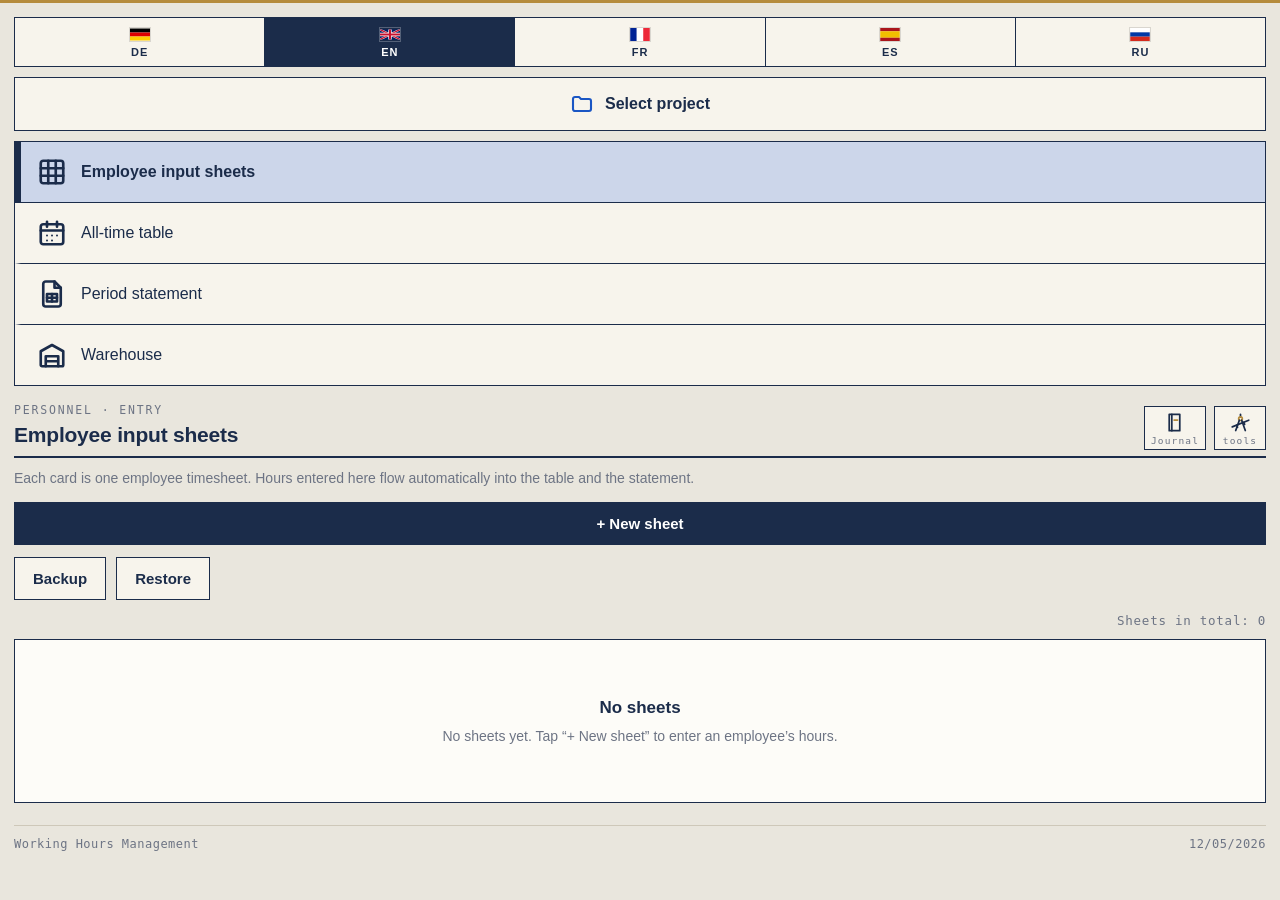
==== commit 05ea52d4: "Update Arbeitszeit app: remove Faktura/Kompanie, add Sklad (cache v25)" ====
--- a/arbeitszeit/index.html
+++ b/arbeitszeit/index.html
@@ -1471,11 +1471,18 @@
       </svg>
       <span data-nav="report"></span>
     </button>
+    <button class="nav-card" data-view="lager">
+      <svg width="30" height="30" viewBox="0 0 24 24" fill="none" stroke-width="2.1" stroke-linecap="round" stroke-linejoin="round">
+        <path d="M3 9l9-5 9 5v11a1 1 0 0 1-1 1H4a1 1 0 0 1-1-1z"/><path d="M7 21v-8h10v8M7 17h10"/>
+      </svg>
+      <span data-nav="lager"></span>
+    </button>
   </div>
 
   <div id="viewInput"></div>
   <div id="viewAll" style="display:none;"></div>
   <div id="viewReport" style="display:none;"></div>
+  <div id="viewLager" style="display:none;"></div>
 
   <div class="app-footer no-print">
     <span id="footName"></span>
@@ -1531,6 +1538,7 @@
       emptySheetsTitle:'No sheets', emptyFilterTitle:'No data for this filter',
       emptyFilterDesc:'Enter hours under “Employee input sheets”.', confirmDeleteBtn:'Delete?',
       navInput:'Employee input sheets', navAll:'All-time table', navReport:'Period statement',
+      navLager:"Warehouse", ebLager:"Warehouse · Parts", lagerTitle:"Warehouse", lagerSub:"Parts registry: part number, storage location and name.", lagerAdd:"Add / update part", lagerNum:"Part number", lagerLoc:"Location", lagerName:"Name", lagerSave:"Save", lagerFind:"Find part", lagerFindPh:"Type a part number…", lagerNotFound:"No part found", lagerAll:"All parts", lagerEmpty:"No parts saved yet", lagerDel:"Delete", lagerDelConfirm:"Delete this part?", lagerNeedNum:"Enter a part number", lagerSaved:"Saved", lagerUpdated:"Updated",
       inputTitle:'Employee input sheets',
       inputSub:'Each card is one employee timesheet. Hours entered here flow automatically into the table and the statement.',
       newSheet:'+ New sheet', sheetsTotal:'Sheets in total:',
@@ -1658,6 +1666,7 @@
       emptySheetsTitle:'Keine Tabellen', emptyFilterTitle:'Keine Daten für diesen Filter',
       emptyFilterDesc:'Stunden unter „Eingabetabellen Personal“ erfassen.', confirmDeleteBtn:'Löschen?',
       navInput:'Eingabetabellen Personal', navAll:'Tabelle über die gesamte Zeit', navReport:'Auswertung für Zeitraum',
+      navLager:"Lager", ebLager:"Lager · Teile", lagerTitle:"Lager", lagerSub:"Teileverzeichnis: Teilenummer, Lagerort und Bezeichnung.", lagerAdd:"Teil hinzufügen / aktualisieren", lagerNum:"Teilenummer", lagerLoc:"Lagerort", lagerName:"Bezeichnung", lagerSave:"Speichern", lagerFind:"Teil suchen", lagerFindPh:"Teilenummer eingeben…", lagerNotFound:"Kein Teil gefunden", lagerAll:"Alle Teile", lagerEmpty:"Noch keine Teile gespeichert", lagerDel:"Löschen", lagerDelConfirm:"Dieses Teil löschen?", lagerNeedNum:"Teilenummer eingeben", lagerSaved:"Gespeichert", lagerUpdated:"Aktualisiert",
       inputTitle:'Eingabetabellen Personal',
       inputSub:'Jede Karte ist ein Stundennachweis eines Mitarbeiters. Die Stunden fließen automatisch in Tabelle und Auswertung.',
       newSheet:'+ Neue Tabelle', sheetsTotal:'Tabellen insgesamt:',
@@ -1785,6 +1794,7 @@
       emptySheetsTitle:'Нет таблиц', emptyFilterTitle:'Нет данных по этому фильтру',
       emptyFilterDesc:'Внесите часы в разделе «Вводные таблицы персонала».', confirmDeleteBtn:'Удалить?',
       navInput:'Вводные таблицы персонала', navAll:'Таблица за все время', navReport:'Выписка за период',
+      navLager:"Склад", ebLager:"Склад · Детали", lagerTitle:"Склад", lagerSub:"Реестр деталей: номер детали, место хранения и название.", lagerAdd:"Добавить / обновить деталь", lagerNum:"Номер детали", lagerLoc:"Место", lagerName:"Название", lagerSave:"Сохранить", lagerFind:"Поиск детали", lagerFindPh:"Введите номер детали…", lagerNotFound:"Деталь не найдена", lagerAll:"Все детали", lagerEmpty:"Детали пока не сохранены", lagerDel:"Удалить", lagerDelConfirm:"Удалить эту деталь?", lagerNeedNum:"Введите номер детали", lagerSaved:"Сохранено", lagerUpdated:"Обновлено",
       inputTitle:'Вводные таблицы персонала',
       inputSub:'Каждая карточка — таблица часов одного работника. Данные автоматически попадают в сводку и выписку.',
       newSheet:'+ Новая таблица', sheetsTotal:'Всего таблиц:',
@@ -1912,6 +1922,7 @@
       emptySheetsTitle:'Aucune feuille', emptyFilterTitle:'Aucune donnée pour ce filtre',
       emptyFilterDesc:'Saisissez les heures sous « Feuilles du personnel ».', confirmDeleteBtn:'Supprimer ?',
       navInput:'Feuilles du personnel', navAll:'Tableau global', navReport:'Relevé de période',
+      navLager:"Entrepôt", ebLager:"Entrepôt · Pièces", lagerTitle:"Entrepôt", lagerSub:"Registre des pièces : référence, emplacement et désignation.", lagerAdd:"Ajouter / modifier une pièce", lagerNum:"Référence", lagerLoc:"Emplacement", lagerName:"Désignation", lagerSave:"Enregistrer", lagerFind:"Rechercher une pièce", lagerFindPh:"Saisir une référence…", lagerNotFound:"Aucune pièce trouvée", lagerAll:"Toutes les pièces", lagerEmpty:"Aucune pièce enregistrée", lagerDel:"Supprimer", lagerDelConfirm:"Supprimer cette pièce ?", lagerNeedNum:"Saisir une référence", lagerSaved:"Enregistré", lagerUpdated:"Mis à jour",
       inputTitle:'Feuilles du personnel',
       inputSub:'Chaque carte est le relevé d’un salarié. Les heures alimentent automatiquement le tableau et le relevé.',
       newSheet:'+ Nouvelle feuille', sheetsTotal:'Feuilles au total :',
@@ -2039,6 +2050,7 @@
       emptySheetsTitle:'Sin hojas', emptyFilterTitle:'Sin datos para este filtro',
       emptyFilterDesc:'Registre las horas en «Hojas de personal».', confirmDeleteBtn:'¿Eliminar?',
       navInput:'Hojas de personal', navAll:'Tabla global', navReport:'Extracto del periodo',
+      navLager:"Almacén", ebLager:"Almacén · Piezas", lagerTitle:"Almacén", lagerSub:"Registro de piezas: número de pieza, ubicación y nombre.", lagerAdd:"Añadir / actualizar pieza", lagerNum:"Número de pieza", lagerLoc:"Ubicación", lagerName:"Nombre", lagerSave:"Guardar", lagerFind:"Buscar pieza", lagerFindPh:"Escriba un número de pieza…", lagerNotFound:"Pieza no encontrada", lagerAll:"Todas las piezas", lagerEmpty:"Aún no hay piezas guardadas", lagerDel:"Eliminar", lagerDelConfirm:"¿Eliminar esta pieza?", lagerNeedNum:"Introduzca un número de pieza", lagerSaved:"Guardado", lagerUpdated:"Actualizado",
       inputTitle:'Hojas de personal',
       inputSub:'Cada tarjeta es el parte de un empleado. Las horas pasan solas a la tabla y al extracto.',
       newSheet:'+ Nueva hoja', sheetsTotal:'Hojas en total:',
@@ -2546,6 +2558,7 @@
     document.querySelector('[data-nav="input"]').textContent  = t('navInput');
     document.querySelector('[data-nav="all"]').textContent    = t('navAll');
     document.querySelector('[data-nav="report"]').textContent = t('navReport');
+    document.querySelector('[data-nav="lager"]').textContent  = t('navLager');
     const now = new Date();
     document.getElementById('footName').textContent = t('docTitle');
     document.getElementById('footDate').textContent =
@@ -2566,6 +2579,7 @@
       document.getElementById('viewInput').style.display  = currentView==='input'  ? '' : 'none';
       document.getElementById('viewAll').style.display    = currentView==='all'    ? '' : 'none';
       document.getElementById('viewReport').style.display = currentView==='report' ? '' : 'none';
+      document.getElementById('viewLager').style.display  = currentView==='lager'  ? '' : 'none';
       renderAll();
     });
   });
@@ -2580,6 +2594,7 @@
     if(headMode==='tools'){ renderHub('tools'); return; }
     if(currentView==='input') renderInput();
     else if(currentView==='all') renderAllTime();
+    else if(currentView==='lager') renderLager();
     else renderReport();
   }
 
@@ -3657,6 +3672,98 @@
   /* ================================================================
      VIEW 3 — period statement
      ================================================================ */
+  /* ================================================================
+     VIEW 4 — warehouse (parts registry), own storage key
+     ================================================================ */
+  const KEY_LAGER = 'timetracking-lager-parts';
+  let lagerParts = null;        // [{num, loc, name}]
+  let lagerQuery = '';
+  function lagerLoad(){
+    if(lagerParts) return lagerParts;
+    try{ const v = storage.get(KEY_LAGER).value; lagerParts = v ? JSON.parse(v) : []; }
+    catch(e){ lagerParts = []; }
+    if(!Array.isArray(lagerParts)) lagerParts = [];
+    return lagerParts;
+  }
+  function lagerStore(){ try{ storage.set(KEY_LAGER, JSON.stringify(lagerParts)); }catch(e){} }
+  const lagerNorm = s => String(s||'').trim().toLowerCase();
+  function lagerMatches(q){
+    q = lagerNorm(q); if(!q) return [];
+    const exact = lagerParts.filter(p=>lagerNorm(p.num)===q);
+    if(exact.length) return exact;
+    return lagerParts.filter(p=>lagerNorm(p.num).startsWith(q))
+      .sort((a,b)=>String(a.num).localeCompare(String(b.num),undefined,{numeric:true}));
+  }
+  function lagerResultHtml(){
+    if(!lagerNorm(lagerQuery)) return '';
+    const m = lagerMatches(lagerQuery);
+    if(!m.length) return '<div class="empty"><div class="empty-title">'+esc(t('lagerNotFound'))+'</div></div>';
+    return '<table class="kv lager-res">'+m.map(p=>
+      '<tr><th>'+esc(t('lagerNum'))+'</th><td><b>'+esc(p.num)+'</b></td></tr>'+
+      '<tr><th>'+esc(t('lagerLoc'))+'</th><td>'+esc(p.loc)+'</td></tr>'+
+      '<tr><th>'+esc(t('lagerName'))+'</th><td>'+esc(p.name)+'</td></tr>'
+    ).join('<tr><td colspan="2"><hr style="border:none;border-top:1px solid var(--line,#ccc);margin:2px 0;"></td></tr>')+'</table>';
+  }
+  function renderLager(){
+    const host = document.getElementById('viewLager');
+    lagerLoad();
+    const list = lagerParts.slice().sort((a,b)=>String(a.num).localeCompare(String(b.num),undefined,{numeric:true}));
+    host.innerHTML = viewHead('ebLager','lagerTitle')+
+      '<p class="view-sub">'+esc(t('lagerSub'))+'</p>'+
+      '<div class="flab" style="margin:10px 0 4px;">'+esc(t('lagerAdd'))+'</div>'+
+      '<div class="toolbar no-print">'+
+        '<span class="fpair" style="flex:1 1 140px;"><span class="flab">'+esc(t('lagerNum'))+'</span><input type="text" id="lgNum" autocomplete="off"></span>'+
+        '<span class="fpair" style="flex:1 1 140px;"><span class="flab">'+esc(t('lagerLoc'))+'</span><input type="text" id="lgLoc" autocomplete="off"></span>'+
+        '<span class="fpair" style="flex:2 1 200px;"><span class="flab">'+esc(t('lagerName'))+'</span><input type="text" id="lgName" autocomplete="off"></span>'+
+        '<button class="btn primary" id="lgSave" style="align-self:flex-end;">'+esc(t('lagerSave'))+'</button>'+
+      '</div>'+
+      '<div id="lgMsg" class="view-sub" style="min-height:1.2em;"></div>'+
+      '<div class="toolbar no-print">'+
+        '<span class="fpair" style="flex:1 1 240px;"><span class="flab">'+esc(t('lagerFind'))+'</span><input type="text" id="lgFind" autocomplete="off" placeholder="'+esc(t('lagerFindPh'))+'" value="'+esc(lagerQuery)+'"></span>'+
+      '</div>'+
+      '<div id="lgResult">'+lagerResultHtml()+'</div>'+
+      '<div class="flab" style="margin:14px 0 4px;">'+esc(t('lagerAll'))+' ('+list.length+')</div>'+
+      (list.length ?
+        '<table class="az lager-list"><thead><tr><th>'+esc(t('lagerNum'))+'</th><th>'+esc(t('lagerLoc'))+'</th><th>'+esc(t('lagerName'))+'</th><th class="no-print"></th></tr></thead><tbody>'+
+        list.map(p=>'<tr><td><b>'+esc(p.num)+'</b></td><td>'+esc(p.loc)+'</td><td>'+esc(p.name)+'</td>'+
+          '<td class="no-print" style="width:1%;white-space:nowrap;"><button class="btn ghost" data-lgdel="'+esc(p.num)+'">'+esc(t('lagerDel'))+'</button></td></tr>').join('')+
+        '</tbody></table>'
+        : emptyBox(t('lagerEmpty'),''));
+    wireLager(host); wireHeadTools(host);
+  }
+  function wireLager(host){
+    const num = host.querySelector('#lgNum'), loc = host.querySelector('#lgLoc'), nm = host.querySelector('#lgName');
+    const msg = host.querySelector('#lgMsg');
+    function doSave(){
+      const n = num.value.trim();
+      if(!n){ msg.textContent = t('lagerNeedNum'); num.focus(); return; }
+      const ex = lagerParts.find(p=>lagerNorm(p.num)===lagerNorm(n));
+      if(ex){ ex.num = n; ex.loc = loc.value.trim(); ex.name = nm.value.trim(); }
+      else lagerParts.push({ num:n, loc:loc.value.trim(), name:nm.value.trim() });
+      lagerStore();
+      renderLager();
+      const m = document.getElementById('lgMsg'); if(m) m.textContent = t(ex ? 'lagerUpdated' : 'lagerSaved')+': '+n;
+      const f = document.getElementById('lgNum'); if(f) f.focus();
+    }
+    host.querySelector('#lgSave').addEventListener('click', doSave);
+    [num,loc,nm].forEach(i=>i.addEventListener('keydown', e=>{ if(e.key==='Enter'){ e.preventDefault(); doSave(); } }));
+    num.addEventListener('input', ()=>{          // prefill when editing an existing part
+      const ex = lagerParts.find(p=>lagerNorm(p.num)===lagerNorm(num.value));
+      if(ex){ loc.value = ex.loc; nm.value = ex.name; }
+    });
+    const find = host.querySelector('#lgFind');
+    find.addEventListener('input', ()=>{
+      lagerQuery = find.value;
+      host.querySelector('#lgResult').innerHTML = lagerResultHtml();
+    });
+    host.querySelectorAll('[data-lgdel]').forEach(b=>b.addEventListener('click', ()=>{
+      const n = b.dataset.lgdel;
+      if(!confirm(t('lagerDelConfirm')+'\n'+n)) return;
+      lagerParts = lagerParts.filter(p=>p.num!==n);
+      lagerStore(); renderLager();
+    }));
+  }
+
   let repFrom = '', repTo = '';
 
   function renderReport(){
@@ -4102,6 +4209,7 @@
   function invoiceHost(){
     if(currentView==='all') return document.getElementById('viewAll');
     if(currentView==='report') return document.getElementById('viewReport');
+    if(currentView==='lager') return document.getElementById('viewLager');
     return document.getElementById('viewInput');
   }
   function emptyHubTile(){
@@ -4111,25 +4219,13 @@
     const host = invoiceHost();
     const tiles = [];
     if(kind==='journal'){
-      tiles.push(
-        '<button class="hub-tile" type="button" data-hubitem="faktura">'+
-          '<span class="hub-mark">'+FE_MARK+'</span>'+
-          '<span class="hub-label">'+esc(t('faktura'))+'</span>'+
-        '</button>'
-      );
       tiles.push(
         '<button class="hub-tile" type="button" data-hubitem="staff">'+
           '<img src="staff-icon.png" alt="">'+
           '<span class="hub-label">'+esc(t('staffJournal'))+'</span>'+
         '</button>'
       );
-      tiles.push(
-        '<button class="hub-tile" type="button" data-hubitem="company">'+
-          '<img src="company-icon.png" alt="">'+
-          '<span class="hub-label">'+esc(t('coMenu'))+'</span>'+
-        '</button>'
-      );
-      tiles.push(emptyHubTile());
+      tiles.push(emptyHubTile(), emptyHubTile(), emptyHubTile());
     } else {
       tiles.push(
         '<button class="hub-tile" type="button" data-hubitem="calc">'+
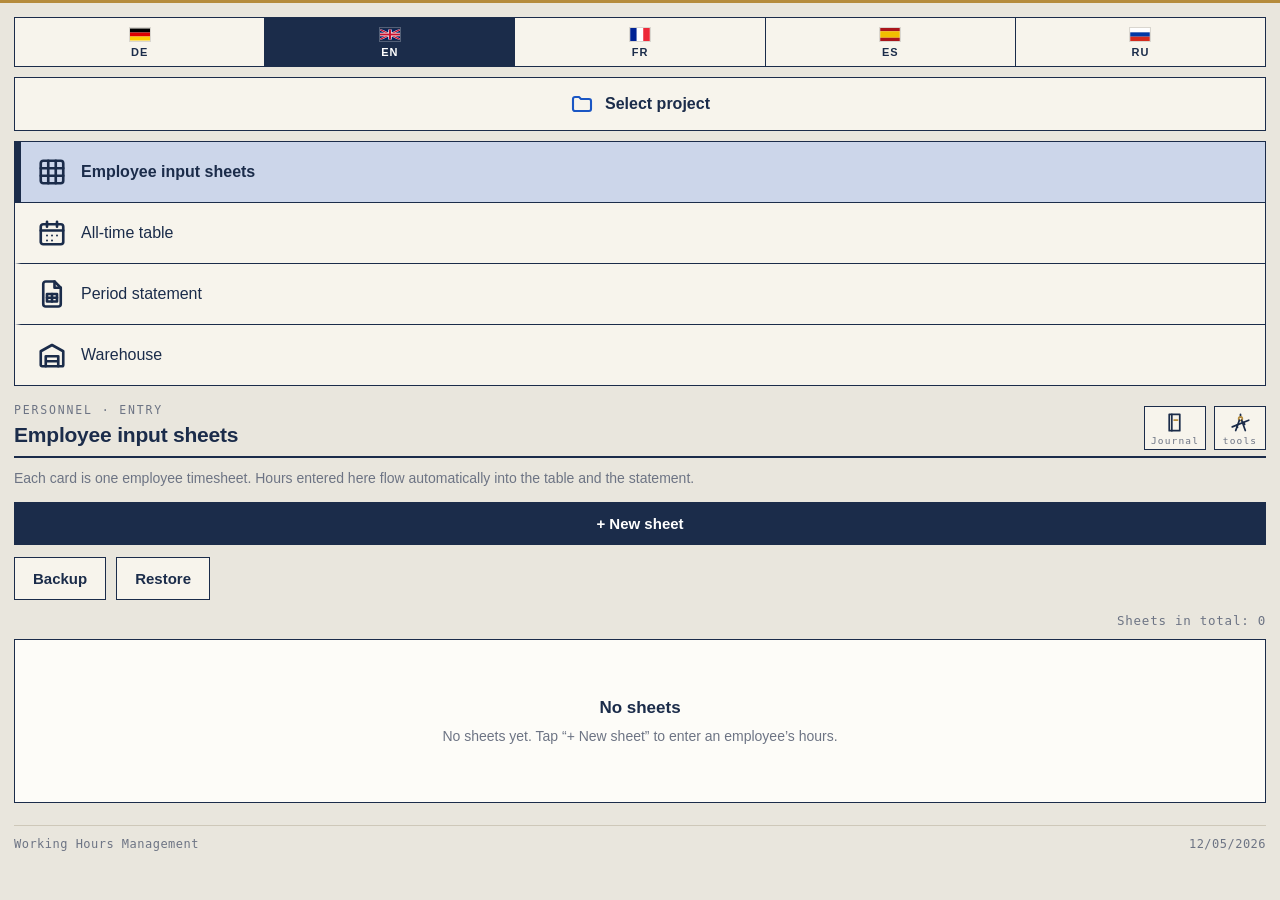
==== commit 184e609e: "Update Arbeitszeit app: Lager CSV export/import (cache v26)" ====
--- a/arbeitszeit/index.html
+++ b/arbeitszeit/index.html
@@ -1539,6 +1539,7 @@
       emptyFilterDesc:'Enter hours under “Employee input sheets”.', confirmDeleteBtn:'Delete?',
       navInput:'Employee input sheets', navAll:'All-time table', navReport:'Period statement',
       navLager:"Warehouse", ebLager:"Warehouse · Parts", lagerTitle:"Warehouse", lagerSub:"Parts registry: part number, storage location and name.", lagerAdd:"Add / update part", lagerNum:"Part number", lagerLoc:"Location", lagerName:"Name", lagerSave:"Save", lagerFind:"Find part", lagerFindPh:"Type a part number…", lagerNotFound:"No part found", lagerAll:"All parts", lagerEmpty:"No parts saved yet", lagerDel:"Delete", lagerDelConfirm:"Delete this part?", lagerNeedNum:"Enter a part number", lagerSaved:"Saved", lagerUpdated:"Updated",
+      lagerExport:"Export CSV", lagerImport:"Import CSV", lagerImpConfirm:"Import {f}?\nNew parts: {a}\nUpdated parts: {u}\nSkipped rows: {s}\n\nApply these changes?", lagerImpDone:"Import finished: added {a}, updated {u}, skipped {s}", lagerImpNone:"No parts found in the file", lagerImpErr:"Could not read the file", lagerExpEmpty:"No parts to export", lagerImpCancel:"Import cancelled",
       inputTitle:'Employee input sheets',
       inputSub:'Each card is one employee timesheet. Hours entered here flow automatically into the table and the statement.',
       newSheet:'+ New sheet', sheetsTotal:'Sheets in total:',
@@ -1667,6 +1668,7 @@
       emptyFilterDesc:'Stunden unter „Eingabetabellen Personal“ erfassen.', confirmDeleteBtn:'Löschen?',
       navInput:'Eingabetabellen Personal', navAll:'Tabelle über die gesamte Zeit', navReport:'Auswertung für Zeitraum',
       navLager:"Lager", ebLager:"Lager · Teile", lagerTitle:"Lager", lagerSub:"Teileverzeichnis: Teilenummer, Lagerort und Bezeichnung.", lagerAdd:"Teil hinzufügen / aktualisieren", lagerNum:"Teilenummer", lagerLoc:"Lagerort", lagerName:"Bezeichnung", lagerSave:"Speichern", lagerFind:"Teil suchen", lagerFindPh:"Teilenummer eingeben…", lagerNotFound:"Kein Teil gefunden", lagerAll:"Alle Teile", lagerEmpty:"Noch keine Teile gespeichert", lagerDel:"Löschen", lagerDelConfirm:"Dieses Teil löschen?", lagerNeedNum:"Teilenummer eingeben", lagerSaved:"Gespeichert", lagerUpdated:"Aktualisiert",
+      lagerExport:"CSV exportieren", lagerImport:"CSV importieren", lagerImpConfirm:"{f} importieren?\nNeue Teile: {a}\nAktualisierte Teile: {u}\nÜbersprungene Zeilen: {s}\n\nÄnderungen übernehmen?", lagerImpDone:"Import abgeschlossen: {a} hinzugefügt, {u} aktualisiert, {s} übersprungen", lagerImpNone:"Keine Teile in der Datei gefunden", lagerImpErr:"Datei konnte nicht gelesen werden", lagerExpEmpty:"Keine Teile zum Exportieren", lagerImpCancel:"Import abgebrochen",
       inputTitle:'Eingabetabellen Personal',
       inputSub:'Jede Karte ist ein Stundennachweis eines Mitarbeiters. Die Stunden fließen automatisch in Tabelle und Auswertung.',
       newSheet:'+ Neue Tabelle', sheetsTotal:'Tabellen insgesamt:',
@@ -1795,6 +1797,7 @@
       emptyFilterDesc:'Внесите часы в разделе «Вводные таблицы персонала».', confirmDeleteBtn:'Удалить?',
       navInput:'Вводные таблицы персонала', navAll:'Таблица за все время', navReport:'Выписка за период',
       navLager:"Склад", ebLager:"Склад · Детали", lagerTitle:"Склад", lagerSub:"Реестр деталей: номер детали, место хранения и название.", lagerAdd:"Добавить / обновить деталь", lagerNum:"Номер детали", lagerLoc:"Место", lagerName:"Название", lagerSave:"Сохранить", lagerFind:"Поиск детали", lagerFindPh:"Введите номер детали…", lagerNotFound:"Деталь не найдена", lagerAll:"Все детали", lagerEmpty:"Детали пока не сохранены", lagerDel:"Удалить", lagerDelConfirm:"Удалить эту деталь?", lagerNeedNum:"Введите номер детали", lagerSaved:"Сохранено", lagerUpdated:"Обновлено",
+      lagerExport:"Экспорт CSV", lagerImport:"Импорт CSV", lagerImpConfirm:"Импортировать {f}?\nНовых деталей: {a}\nОбновлённых деталей: {u}\nПропущено строк: {s}\n\nПрименить изменения?", lagerImpDone:"Импорт завершён: добавлено {a}, обновлено {u}, пропущено {s}", lagerImpNone:"В файле не найдено деталей", lagerImpErr:"Не удалось прочитать файл", lagerExpEmpty:"Нет деталей для экспорта", lagerImpCancel:"Импорт отменён",
       inputTitle:'Вводные таблицы персонала',
       inputSub:'Каждая карточка — таблица часов одного работника. Данные автоматически попадают в сводку и выписку.',
       newSheet:'+ Новая таблица', sheetsTotal:'Всего таблиц:',
@@ -1923,6 +1926,7 @@
       emptyFilterDesc:'Saisissez les heures sous « Feuilles du personnel ».', confirmDeleteBtn:'Supprimer ?',
       navInput:'Feuilles du personnel', navAll:'Tableau global', navReport:'Relevé de période',
       navLager:"Entrepôt", ebLager:"Entrepôt · Pièces", lagerTitle:"Entrepôt", lagerSub:"Registre des pièces : référence, emplacement et désignation.", lagerAdd:"Ajouter / modifier une pièce", lagerNum:"Référence", lagerLoc:"Emplacement", lagerName:"Désignation", lagerSave:"Enregistrer", lagerFind:"Rechercher une pièce", lagerFindPh:"Saisir une référence…", lagerNotFound:"Aucune pièce trouvée", lagerAll:"Toutes les pièces", lagerEmpty:"Aucune pièce enregistrée", lagerDel:"Supprimer", lagerDelConfirm:"Supprimer cette pièce ?", lagerNeedNum:"Saisir une référence", lagerSaved:"Enregistré", lagerUpdated:"Mis à jour",
+      lagerExport:"Exporter CSV", lagerImport:"Importer CSV", lagerImpConfirm:"Importer {f} ?\nNouvelles pièces : {a}\nPièces mises à jour : {u}\nLignes ignorées : {s}\n\nAppliquer ces modifications ?", lagerImpDone:"Import terminé : {a} ajoutées, {u} mises à jour, {s} ignorées", lagerImpNone:"Aucune pièce trouvée dans le fichier", lagerImpErr:"Impossible de lire le fichier", lagerExpEmpty:"Aucune pièce à exporter", lagerImpCancel:"Import annulé",
       inputTitle:'Feuilles du personnel',
       inputSub:'Chaque carte est le relevé d’un salarié. Les heures alimentent automatiquement le tableau et le relevé.',
       newSheet:'+ Nouvelle feuille', sheetsTotal:'Feuilles au total :',
@@ -2051,6 +2055,7 @@
       emptyFilterDesc:'Registre las horas en «Hojas de personal».', confirmDeleteBtn:'¿Eliminar?',
       navInput:'Hojas de personal', navAll:'Tabla global', navReport:'Extracto del periodo',
       navLager:"Almacén", ebLager:"Almacén · Piezas", lagerTitle:"Almacén", lagerSub:"Registro de piezas: número de pieza, ubicación y nombre.", lagerAdd:"Añadir / actualizar pieza", lagerNum:"Número de pieza", lagerLoc:"Ubicación", lagerName:"Nombre", lagerSave:"Guardar", lagerFind:"Buscar pieza", lagerFindPh:"Escriba un número de pieza…", lagerNotFound:"Pieza no encontrada", lagerAll:"Todas las piezas", lagerEmpty:"Aún no hay piezas guardadas", lagerDel:"Eliminar", lagerDelConfirm:"¿Eliminar esta pieza?", lagerNeedNum:"Introduzca un número de pieza", lagerSaved:"Guardado", lagerUpdated:"Actualizado",
+      lagerExport:"Exportar CSV", lagerImport:"Importar CSV", lagerImpConfirm:"¿Importar {f}?\nPiezas nuevas: {a}\nPiezas actualizadas: {u}\nFilas omitidas: {s}\n\n¿Aplicar los cambios?", lagerImpDone:"Importación terminada: {a} añadidas, {u} actualizadas, {s} omitidas", lagerImpNone:"No se encontraron piezas en el archivo", lagerImpErr:"No se pudo leer el archivo", lagerExpEmpty:"No hay piezas para exportar", lagerImpCancel:"Importación cancelada",
       inputTitle:'Hojas de personal',
       inputSub:'Cada tarjeta es el parte de un empleado. Las horas pasan solas a la tabla y al extracto.',
       newSheet:'+ Nueva hoja', sheetsTotal:'Hojas en total:',
@@ -3722,7 +3727,13 @@
         '<span class="fpair" style="flex:1 1 240px;"><span class="flab">'+esc(t('lagerFind'))+'</span><input type="text" id="lgFind" autocomplete="off" placeholder="'+esc(t('lagerFindPh'))+'" value="'+esc(lagerQuery)+'"></span>'+
       '</div>'+
       '<div id="lgResult">'+lagerResultHtml()+'</div>'+
-      '<div class="flab" style="margin:14px 0 4px;">'+esc(t('lagerAll'))+' ('+list.length+')</div>'+
+      '<div class="toolbar no-print" style="margin-top:14px;align-items:center;">'+
+        '<span class="flab" style="margin:0;">'+esc(t('lagerAll'))+' ('+list.length+')</span>'+
+        '<span class="spacer"></span>'+
+        '<button class="btn ghost" id="lgImport">'+esc(t('lagerImport'))+'</button>'+
+        '<button class="btn ghost" id="lgExport">'+esc(t('lagerExport'))+'</button>'+
+        '<input type="file" id="lgFile" accept=".csv,text/csv,text/comma-separated-values,application/vnd.ms-excel,text/plain" style="display:none;">'+
+      '</div>'+
       (list.length ?
         '<table class="az lager-list"><thead><tr><th>'+esc(t('lagerNum'))+'</th><th>'+esc(t('lagerLoc'))+'</th><th>'+esc(t('lagerName'))+'</th><th class="no-print"></th></tr></thead><tbody>'+
         list.map(p=>'<tr><td><b>'+esc(p.num)+'</b></td><td>'+esc(p.loc)+'</td><td>'+esc(p.name)+'</td>'+
@@ -3762,6 +3773,136 @@
       lagerParts = lagerParts.filter(p=>p.num!==n);
       lagerStore(); renderLager();
     }));
+    host.querySelector('#lgExport').addEventListener('click', ()=>{
+      if(!lagerParts.length){ msg.textContent = t('lagerExpEmpty'); return; }
+      lagerExport();
+    });
+    const file = host.querySelector('#lgFile');
+    host.querySelector('#lgImport').addEventListener('click', ()=>{ file.value = ''; file.click(); });
+    file.addEventListener('change', ()=>{
+      const f = file.files && file.files[0];
+      file.value = '';                                   // allow re-selecting the same file
+      if(f) lagerImportFile(f);
+    });
+  }
+
+  /* ---- Lager CSV export / import (Excel-friendly: UTF-8 BOM, ';') ---- */
+  const tpl = (s, o) => String(s).replace(/\{(\w+)\}/g, (m,k)=> o[k]!==undefined ? o[k] : m);
+  function lagerCsvCell(v){
+    v = v==null ? '' : String(v);
+    return /[";,\t\r\n]|^\s|\s$/.test(v) ? '"'+v.replace(/"/g,'""')+'"' : v;
+  }
+  function lagerCsvText(){
+    const list = lagerParts.slice().sort((a,b)=>String(a.num).localeCompare(String(b.num),undefined,{numeric:true}));
+    const rows = [[t('lagerNum'), t('lagerLoc'), t('lagerName')]].concat(list.map(p=>[p.num, p.loc, p.name]));
+    return rows.map(r=>r.map(lagerCsvCell).join(';')).join('\r\n')+'\r\n';
+  }
+  function lagerExport(){
+    const filename = 'lager-'+todayIso()+'.csv';
+    const blob = new Blob(['\uFEFF'+lagerCsvText()], {type:'text/csv;charset=utf-8'});
+    // iOS home-screen PWAs can't save blob downloads -> use the share sheet there
+    const ios = /iP(hone|ad|od)/.test(navigator.userAgent) ||
+                (navigator.platform==='MacIntel' && navigator.maxTouchPoints>1);
+    const standalone = (window.matchMedia && matchMedia('(display-mode: standalone)').matches) || navigator.standalone===true;
+    let file = null;
+    try{ file = new File([blob], filename, {type:'text/csv'}); }catch(e){}
+    const canShare = !!file && typeof navigator.canShare==='function' &&
+      (()=>{ try{ return navigator.canShare({files:[file]}); }catch(e){ return false; } })();
+    if(ios && standalone && canShare){
+      navigator.share({files:[file], title:filename}).catch(err=>{
+        if(err && err.name==='AbortError') return;
+        downloadBlob(blob, filename);
+      });
+      return;
+    }
+    try{ downloadBlob(blob, filename); }
+    catch(e){ if(canShare) navigator.share({files:[file], title:filename}).catch(()=>{}); }
+  }
+  function lagerDecode(buf){
+    const bytes = new Uint8Array(buf);
+    try{ return new TextDecoder('utf-8', {fatal:true}).decode(bytes); }
+    catch(e){
+      // legacy Excel "CSV (delimited)" saves in the ANSI code page
+      const enc = lang==='ru' ? 'windows-1251' : 'windows-1252';
+      try{ return new TextDecoder(enc).decode(bytes); }catch(e2){ return new TextDecoder('utf-8').decode(bytes); }
+    }
+  }
+  function lagerParseCsv(text){
+    text = String(text).replace(/^\uFEFF/, '');
+    let delim = null;
+    const sepLine = text.match(/^sep=(.)\r?\n/i);       // Excel hint line
+    if(sepLine){ delim = sepLine[1]; text = text.slice(sepLine[0].length); }
+    if(!delim){
+      const cnt = {';':0, ',':0, '\t':0}; let q = false;
+      for(let i=0;i<text.length;i++){
+        const c = text[i];
+        if(c==='"') q = !q;
+        else if(!q && (c==='\n' || c==='\r')) break;
+        else if(!q && cnt[c]!==undefined) cnt[c]++;
+      }
+      delim = cnt[';']>=cnt[','] && cnt[';']>=cnt['\t'] ? ';' : (cnt['\t']>cnt[','] ? '\t' : ',');
+      if(!cnt[';'] && !cnt[','] && !cnt['\t']) delim = ';';
+    }
+    const rows = []; let row = [], cell = '', q = false;
+    for(let i=0;i<text.length;i++){
+      const c = text[i];
+      if(q){
+        if(c==='"'){ if(text[i+1]==='"'){ cell += '"'; i++; } else q = false; }
+        else cell += c;
+      } else if(c==='"' && cell==='') q = true;           // quotes only open a field at its start
+      else if(c===delim){ row.push(cell); cell = ''; }
+      else if(c==='\r' || c==='\n'){
+        if(c==='\r' && text[i+1]==='\n') i++;
+        row.push(cell); rows.push(row); row = []; cell = '';
+      } else cell += c;
+    }
+    if(cell!=='' || row.length){ row.push(cell); rows.push(row); }
+    return rows.filter(r=>r.some(c=>String(c).trim()!==''));
+  }
+  function lagerIsHeader(r){
+    const n = lagerNorm(r[0]);
+    return Object.keys(I18N).some(k=>I18N[k].lagerNum && lagerNorm(I18N[k].lagerNum)===n) ||
+      /^(part ?(no|number|#)|teile?-?nr\.?|artikel(nummer)?|номер|référence|reference|número|numero|pn)$/i.test(String(r[0]).trim());
+  }
+  function lagerPlanImport(rows){
+    if(rows.length && lagerIsHeader(rows[0])) rows = rows.slice(1);
+    const plan = {add:[], upd:[], skip:0, total:rows.length};
+    const byKey = {}, order = [];                         // later rows in the same file win
+    rows.forEach(r=>{
+      const num = String(r[0]||'').trim(), loc = String(r[1]||'').trim(), name = String(r[2]||'').trim();
+      if(!num){ plan.skip++; return; }
+      const k = lagerNorm(num);
+      if(byKey[k]) plan.skip++; else order.push(k);
+      byKey[k] = {num, loc, name};
+    });
+    order.forEach(k=>{
+      const it = byKey[k], ex = lagerParts.find(p=>lagerNorm(p.num)===k);
+      if(!ex) plan.add.push(it);
+      else if(ex.num===it.num && ex.loc===it.loc && ex.name===it.name) plan.skip++;
+      else plan.upd.push(it);
+    });
+    return plan;
+  }
+  function lagerImportFile(f){
+    const say = s => { const m = document.getElementById('lgMsg'); if(m) m.textContent = s; };
+    const rd = new FileReader();
+    rd.onerror = () => say(t('lagerImpErr'));
+    rd.onload = () => {
+      let plan;
+      try{ plan = lagerPlanImport(lagerParseCsv(lagerDecode(rd.result))); }
+      catch(e){ console.error(e); say(t('lagerImpErr')); return; }
+      if(!plan.add.length && !plan.upd.length && !plan.total){ say(t('lagerImpNone')); return; }
+      const o = {f:f.name, a:plan.add.length, u:plan.upd.length, s:plan.skip};
+      if(!confirm(tpl(t('lagerImpConfirm'), o))){ say(t('lagerImpCancel')); return; }
+      plan.upd.forEach(it=>{
+        const ex = lagerParts.find(p=>lagerNorm(p.num)===lagerNorm(it.num));
+        if(ex){ ex.num = it.num; ex.loc = it.loc; ex.name = it.name; }
+      });
+      plan.add.forEach(it=>lagerParts.push({num:it.num, loc:it.loc, name:it.name}));
+      lagerStore(); renderLager();
+      say(tpl(t('lagerImpDone'), o));
+    };
+    rd.readAsArrayBuffer(f);
   }
 
   let repFrom = '', repTo = '';
